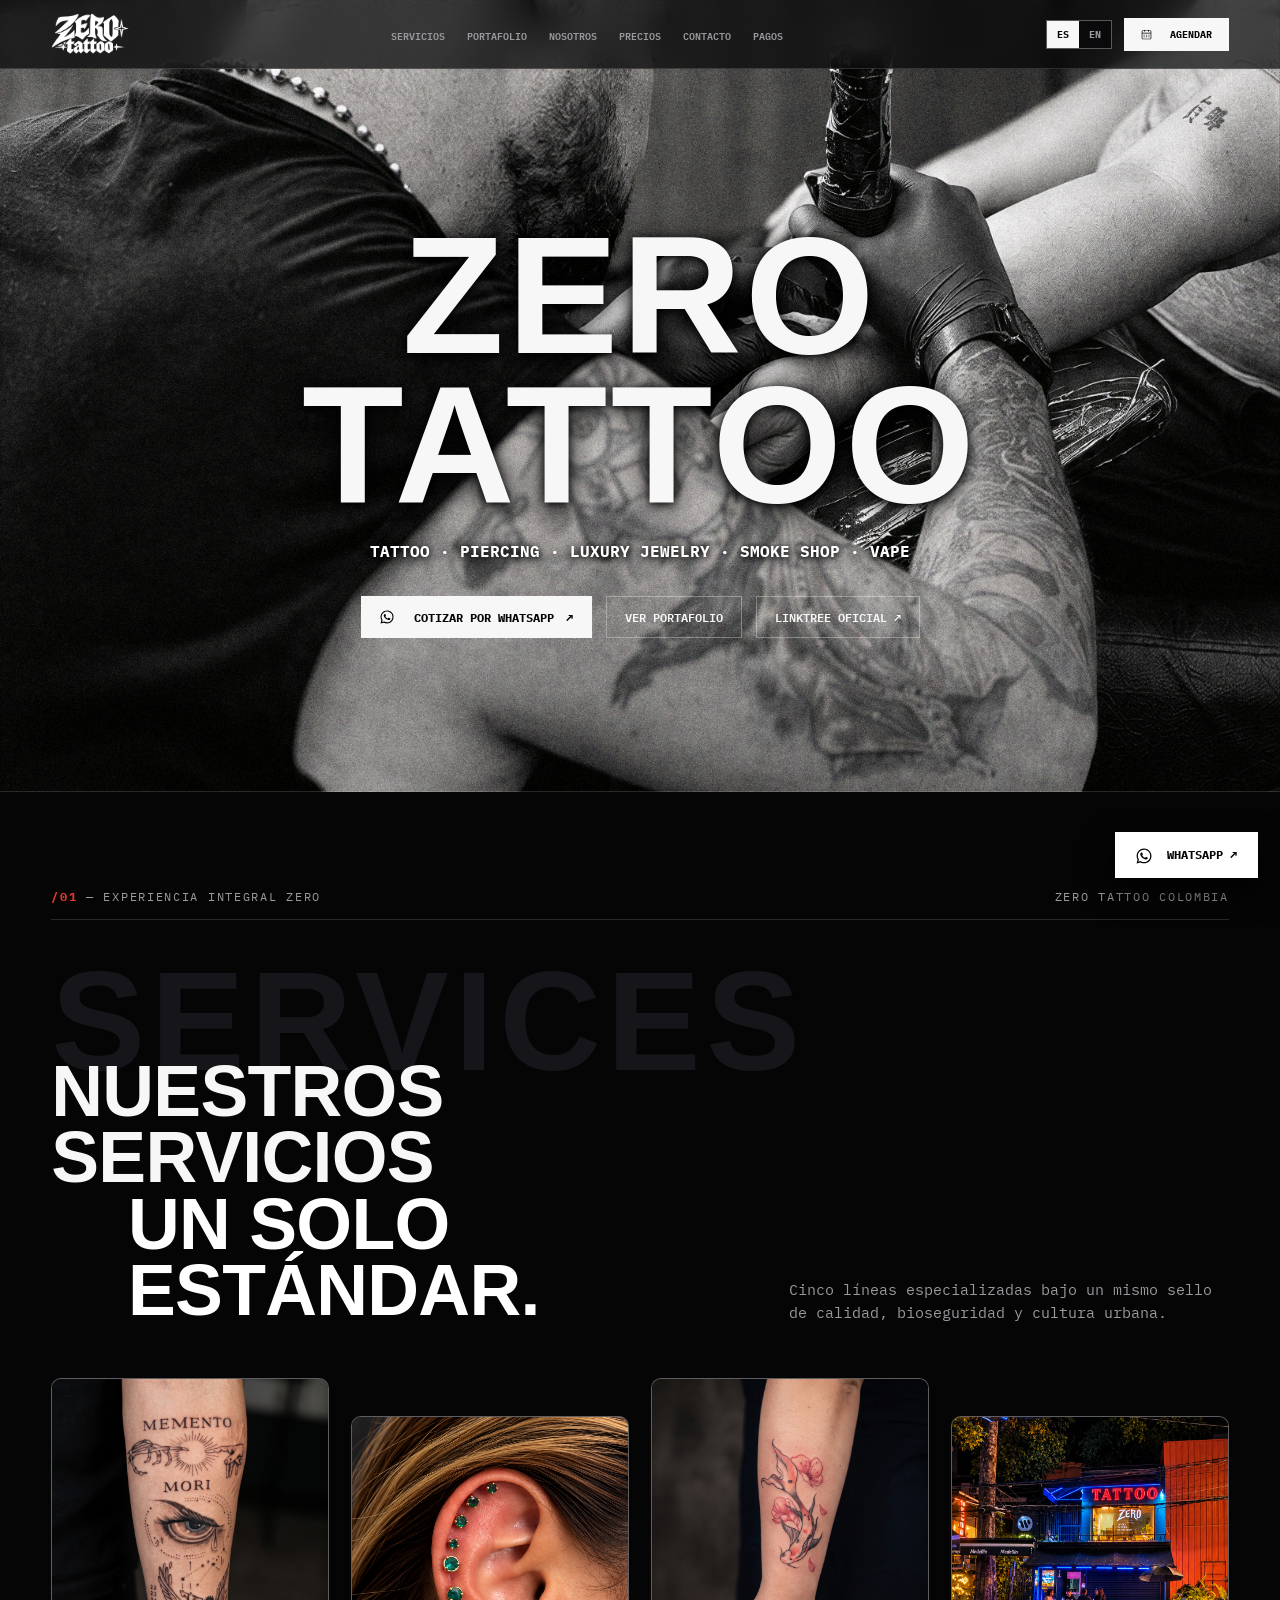
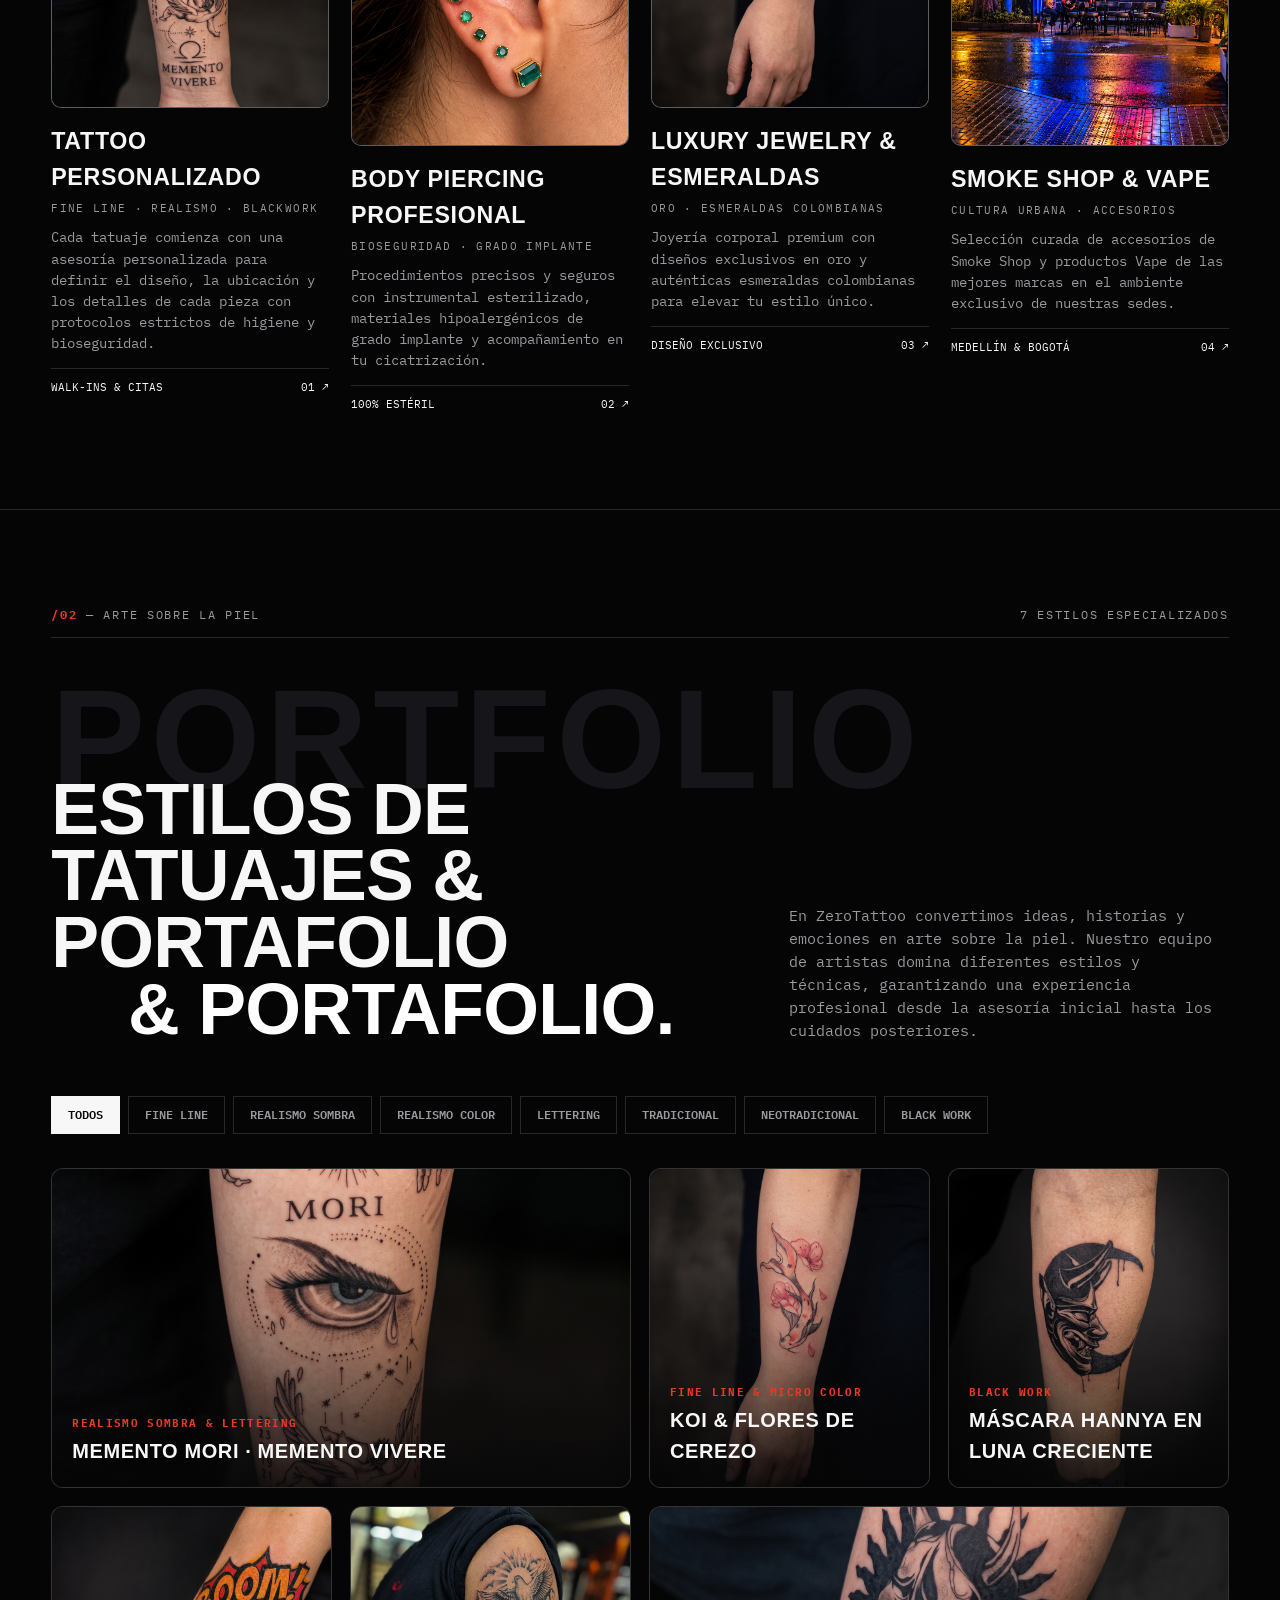
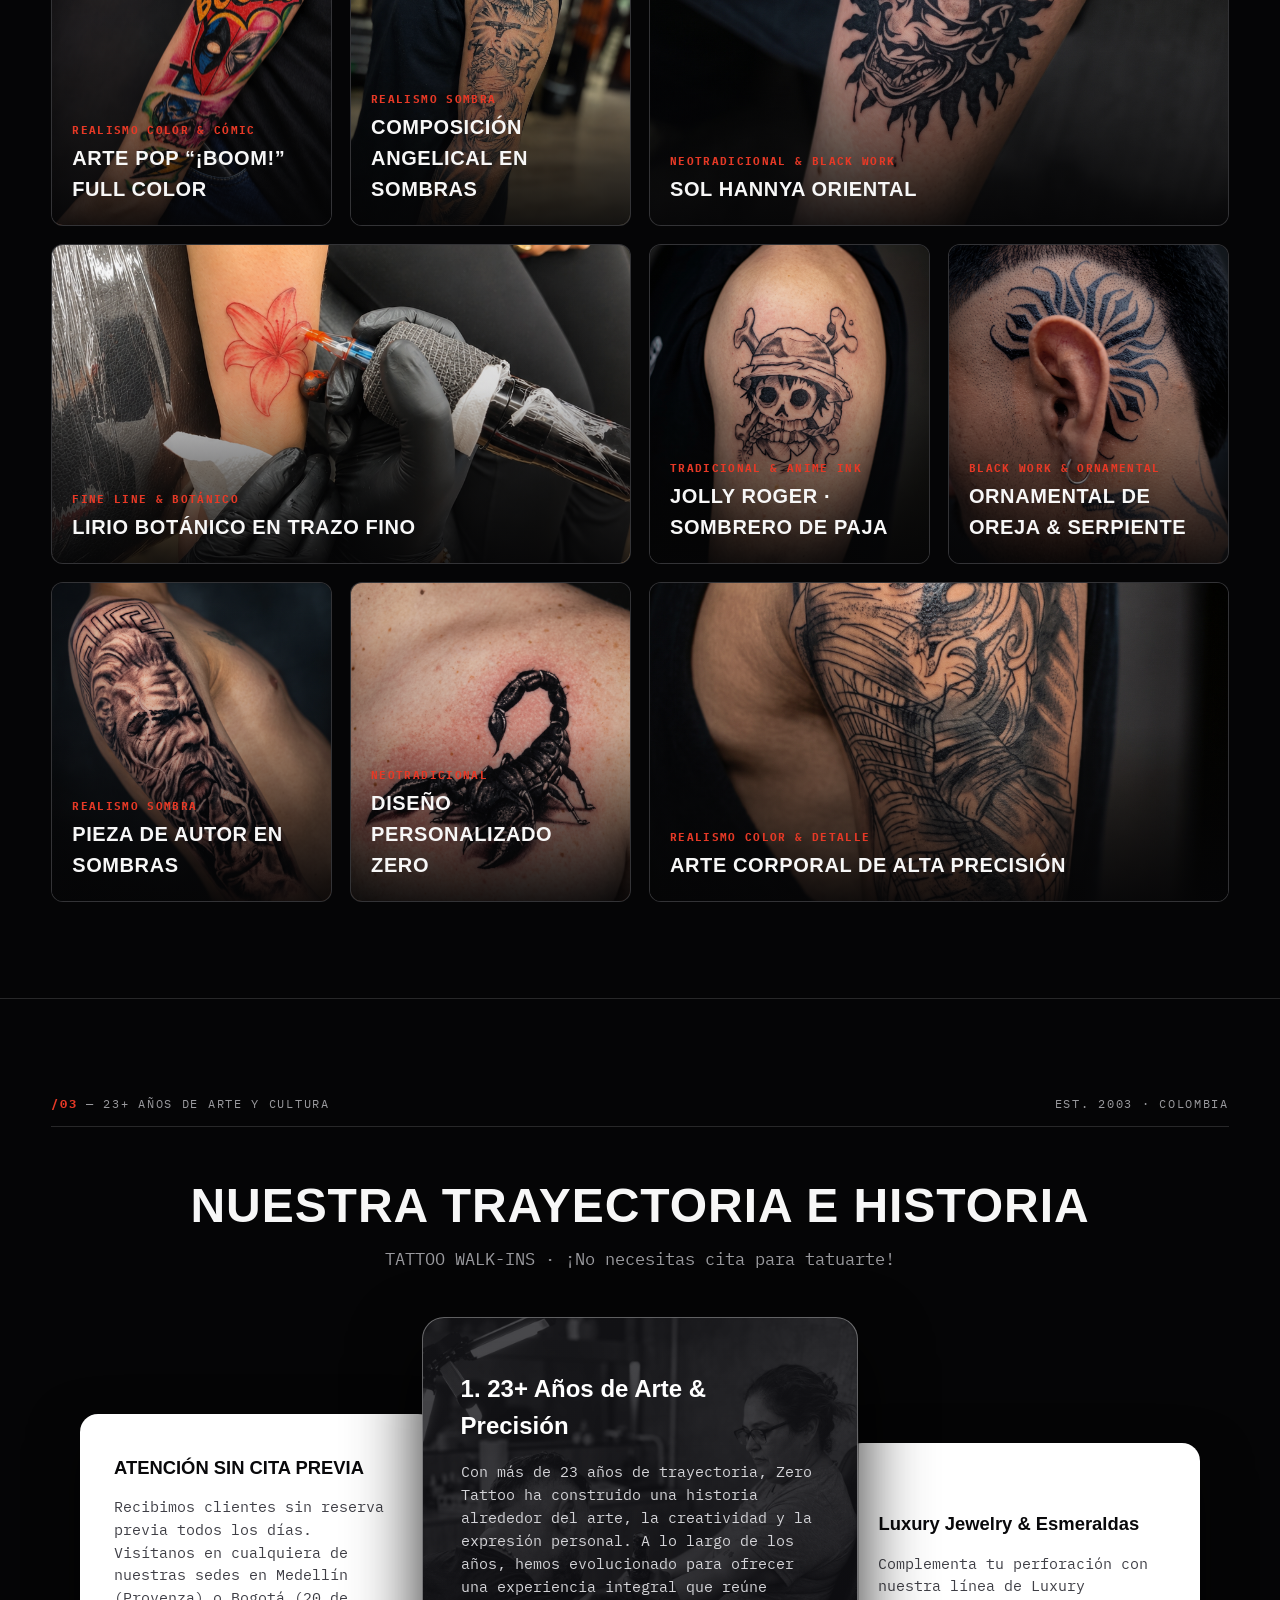
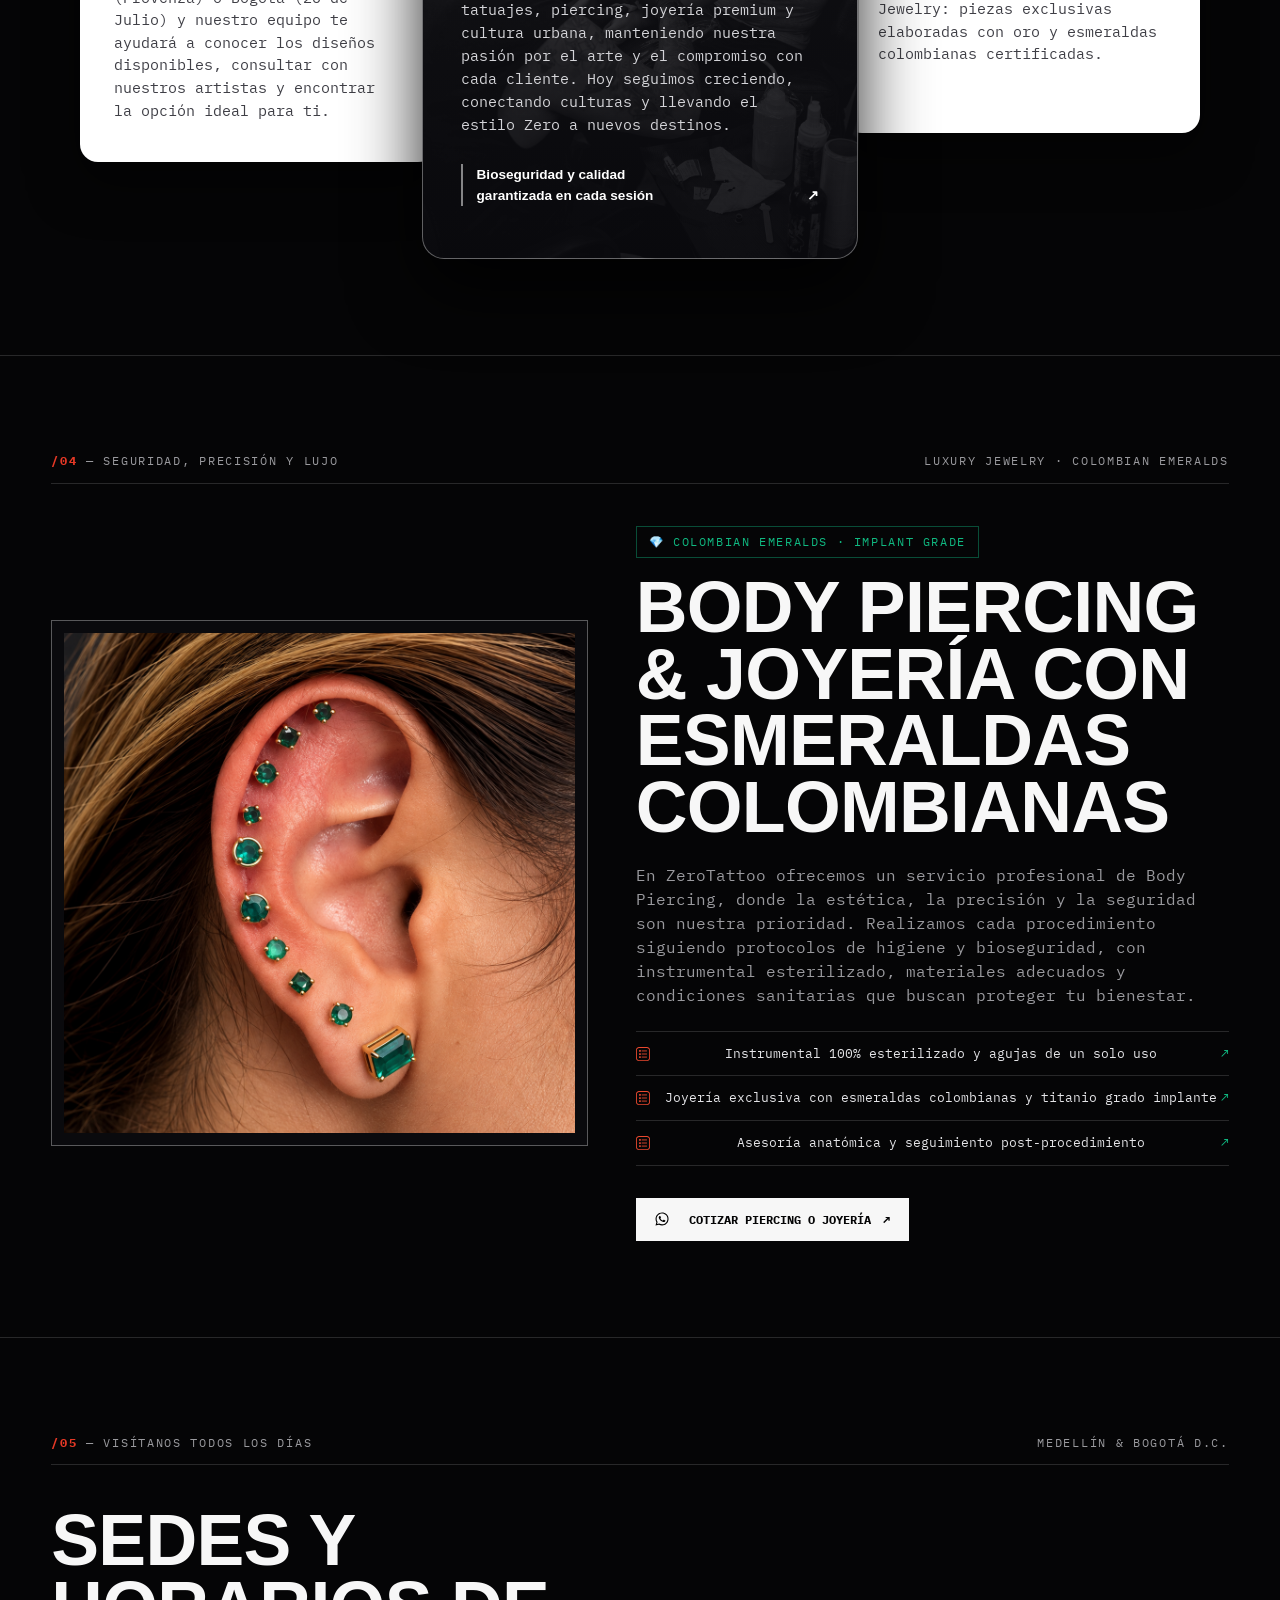
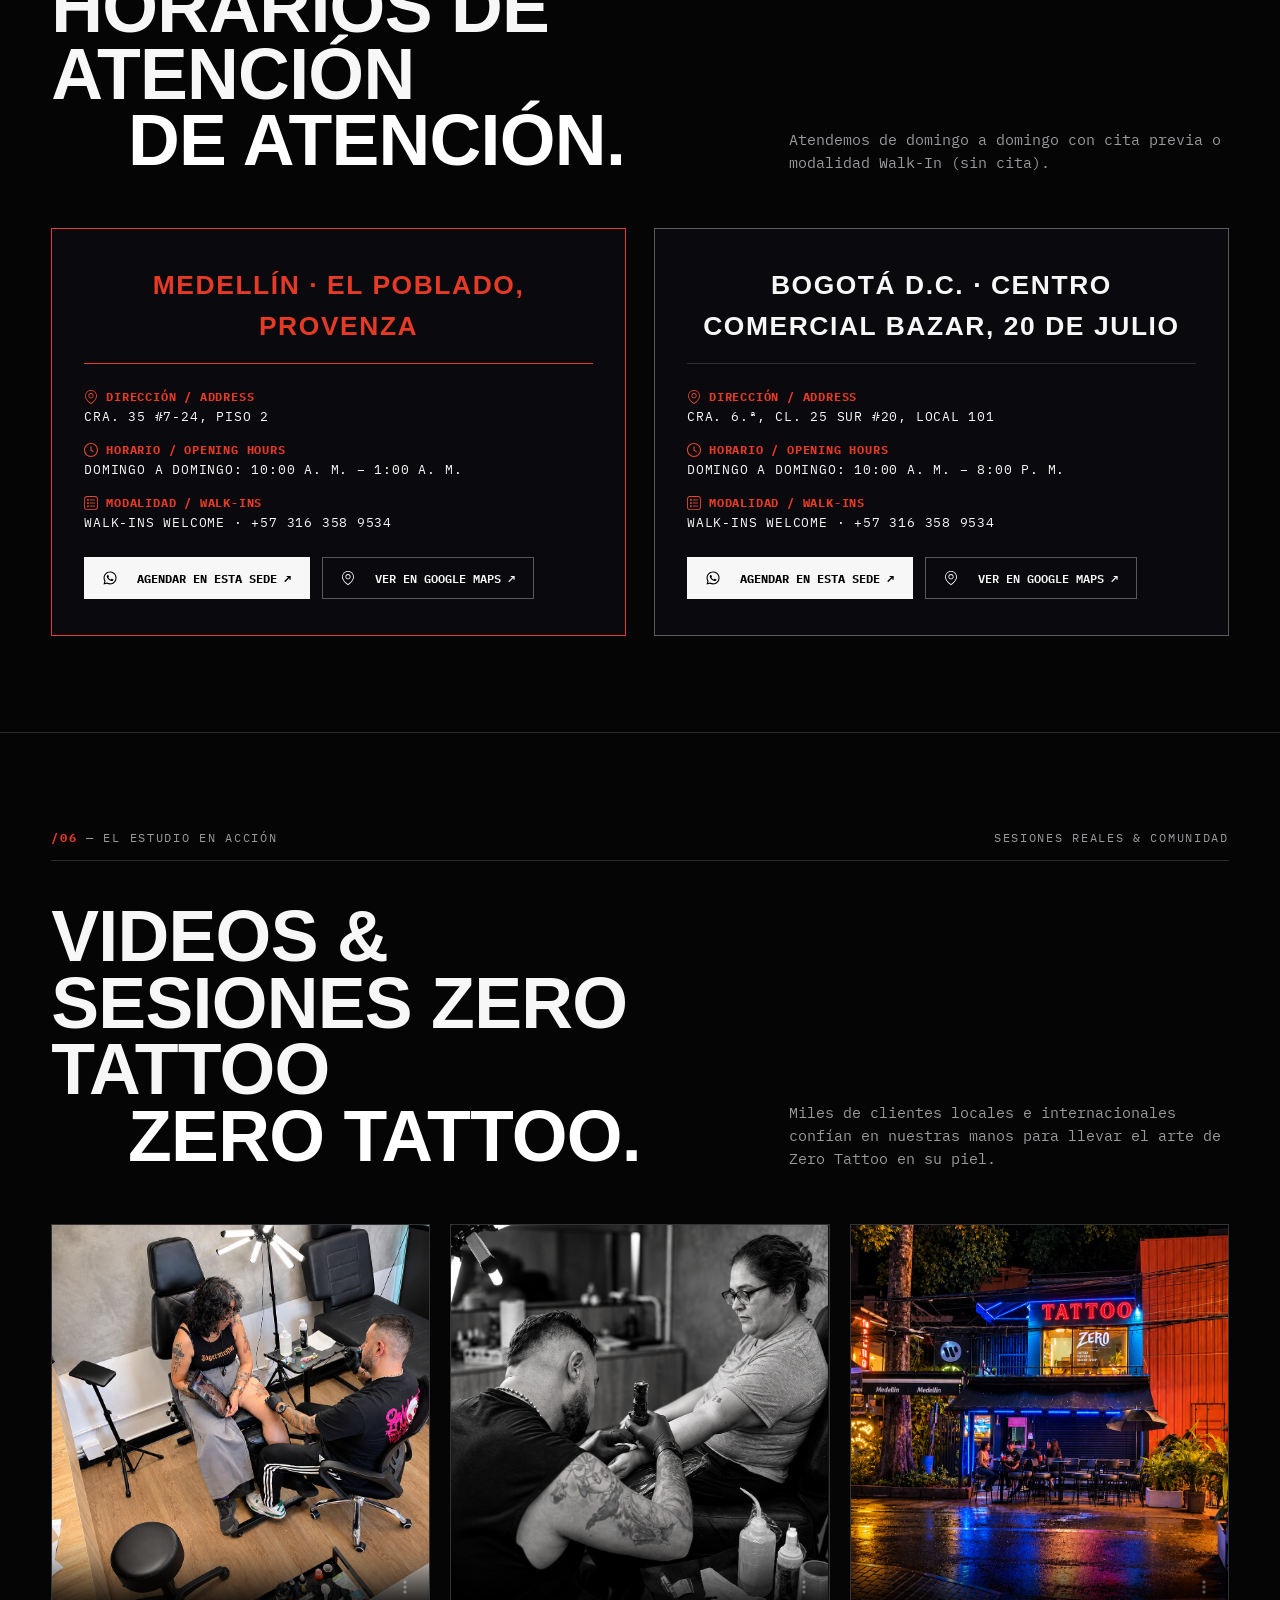
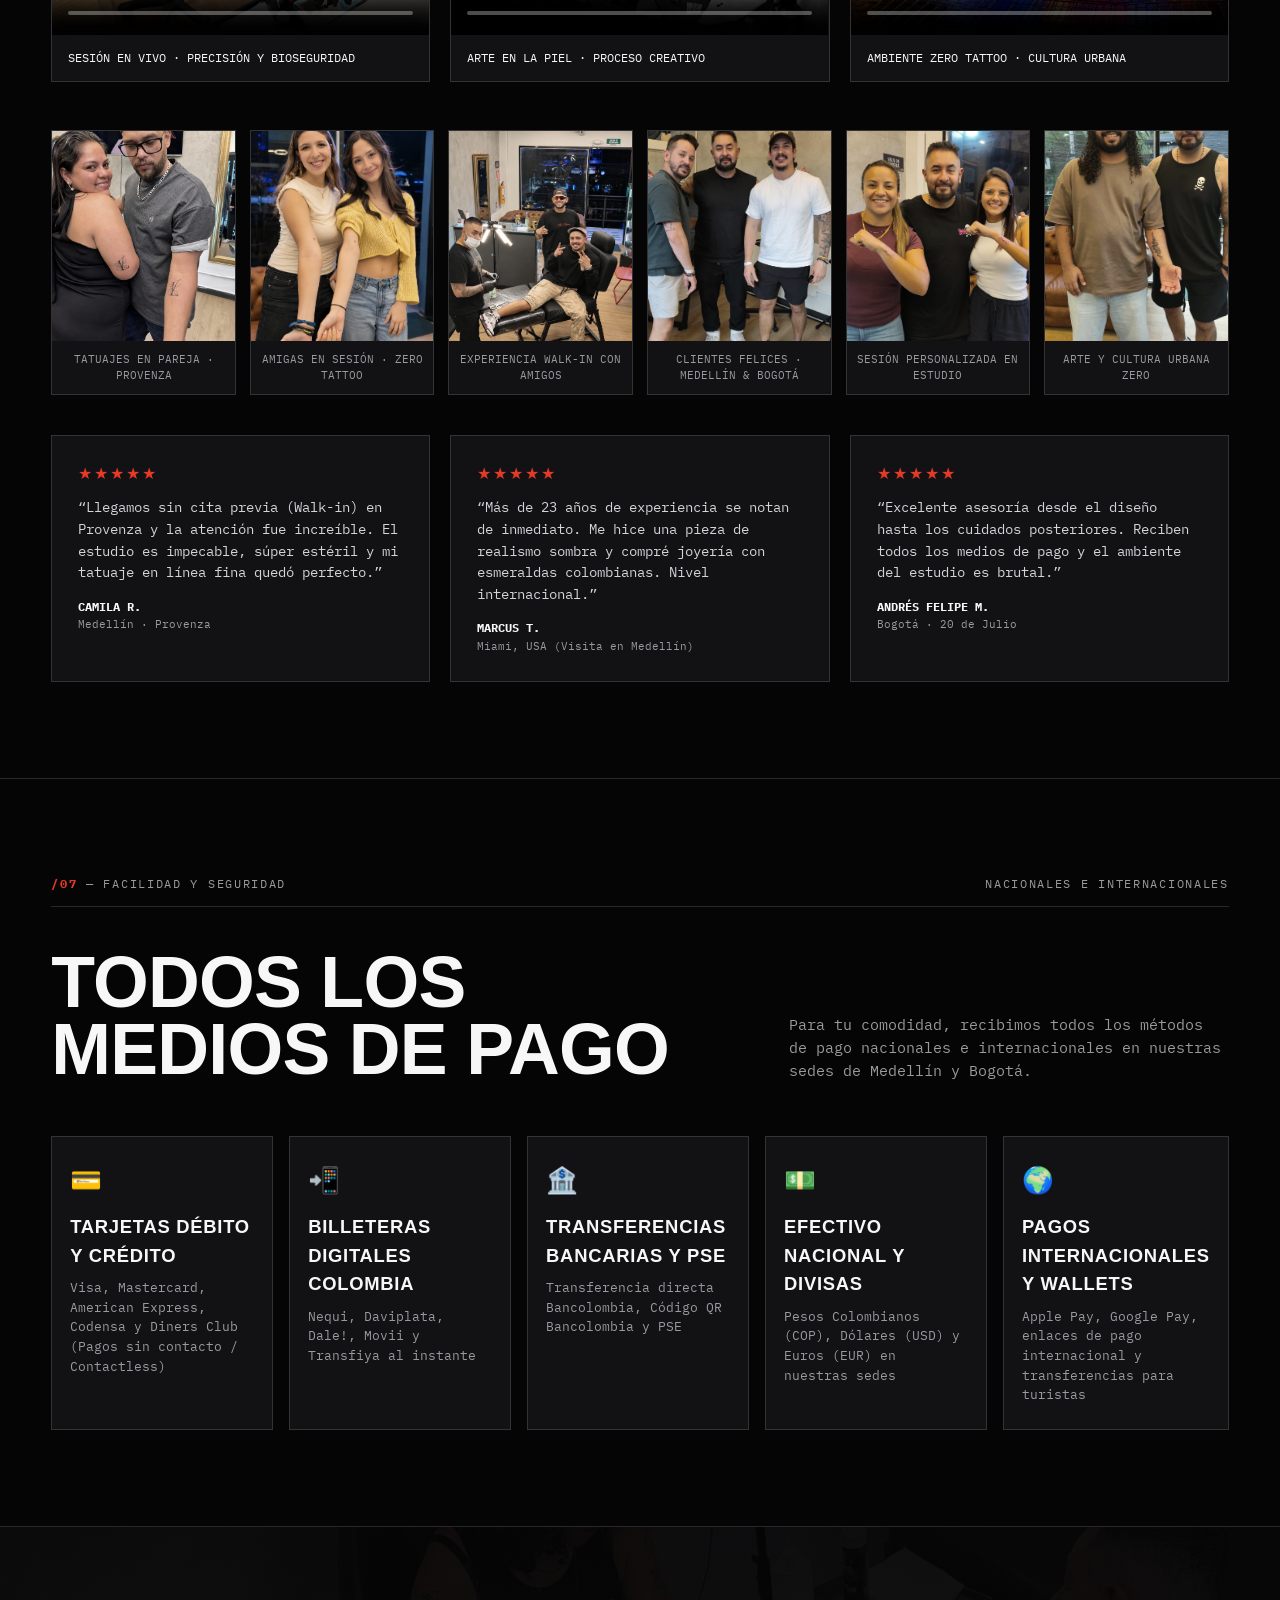
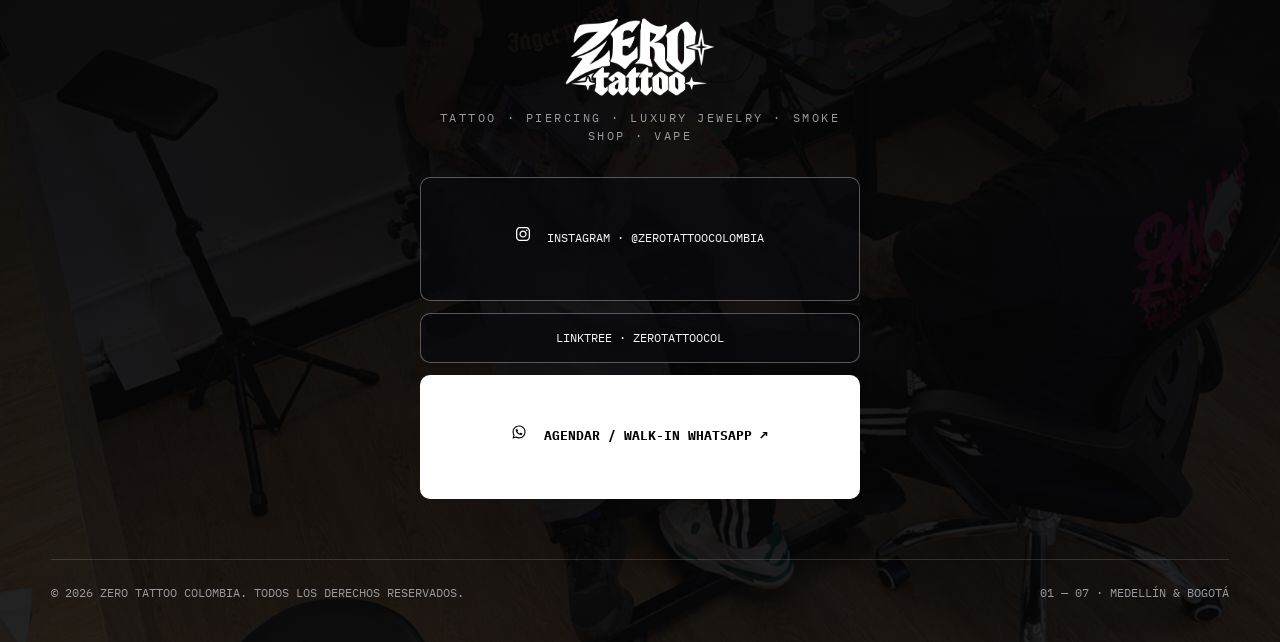
==== index.html @ 1a03e484 "Initial commit: Zero Tattoo Colombia website" ====
<!DOCTYPE html>
<html lang="es">
<head>
  <meta charset="UTF-8" />
  <meta name="viewport" content="width=device-width, initial-scale=1.0" />
  <title>ZERO TATTOO COLOMBIA | Tattoo · Piercing · Luxury Jewelry · Smoke Shop · Vape</title>
  <meta name="description" content="Zero Tattoo Colombia: Más de 23 años de trayectoria en tatuajes personalizados, body piercing, joyería con esmeraldas colombianas, Smoke Shop y Vape en Medellín y Bogotá." />
  <link rel="preconnect" href="https://fonts.googleapis.com">
  <link rel="preconnect" href="https://fonts.gstatic.com" crossorigin>
  <link href="https://fonts.googleapis.com/css2?family=IBM+Plex+Mono:ital,wght@0,400;0,500;0,600;0,700;1,400&display=swap" rel="stylesheet">
  <link rel="stylesheet" href="styles.css" />
</head>
<body>

  <!-- ========================================================================
       1. BARRA DE NAVEGACIÓN MINIMALISTA (Ref: banner principal.jpg & tipofrafia.jpg)
       ======================================================================== -->
  <header class="navbar">
    <div class="container nav-inner">
      <a href="#inicio" class="nav-logo" aria-label="Zero Tattoo Inicio">
        <img src="img/logo.png" alt="Zero Tattoo Logo" />
      </a>

      <ul class="nav-links" id="navLinks">
        <li><a href="#servicios" data-i18n="navServicios">SERVICIOS</a></li>
        <li><a href="#portafolio" data-i18n="navPortafolio">PORTAFOLIO</a></li>
        <li><a href="#nosotros" data-i18n="navNosotros">NOSOTROS</a></li>
        <li><a href="#precios" data-i18n="navPrecios">PRECIOS</a></li>
        <li><a href="#contacto" data-i18n="navContacto">CONTACTO</a></li>
        <li><a href="#pagos" data-i18n="navPagos">PAGOS</a></li>
      </ul>

      <div class="nav-actions">
        <div class="lang-switch" role="group" aria-label="Selector de idioma">
          <button type="button" class="lang-btn active" id="btnLangEs" data-lang="es">ES</button>
          <button type="button" class="lang-btn" id="btnLangEn" data-lang="en">EN</button>
        </div>

        <a href="#sedes" class="btn-square-white" id="navCtaWhatsapp">
          <img src="Icon/agenda.svg" class="btn-icon" alt="" />
          <span data-i18n="navCotizar">AGENDAR</span>
        </a>

        <button type="button" class="menu-toggle" id="menuToggle" aria-label="Abrir menú">
          ☰
        </button>
      </div>
    </div>
  </header>

  <!-- ========================================================================
       2. HERO EDITORIAL MONUMENTAL CON TEXTO CENTRADO (banner_principal.jpg)
       ======================================================================== -->
  <section class="hero-editorial" id="inicio">
    <div class="container hero-center-container">
      <div class="hero-center-content">
        <h1 class="hero-giant-title-center">ZERO TATTOO</h1>
        
        <p class="hero-center-subtitle" data-i18n="heroSubtitulo">
          TATTOO · PIERCING · LUXURY JEWELRY · SMOKE SHOP · VAPE
        </p>
        
        <div class="hero-center-cta">
          <a href="#sedes" class="btn-square-white" id="heroBtnWa">
            <img src="Icon/whatsapp.svg" class="btn-icon" alt="" />
            <span data-i18n="heroBtnPrimario">Cotizar por WhatsApp</span> <span>↗</span>
          </a>
          <a href="#portafolio" class="btn-square-outline" data-i18n="heroBtnSecundario">
            Ver Portafolio
          </a>
          <a href="#sedes" class="btn-square-outline" id="heroBtnLinktree">
            Linktree Oficial ↗
          </a>
        </div>
      </div>
    </div>
  </section>

  <!-- ========================================================================
       3. SERVICIOS — GRILLA ESCALONADA DE 4 COLUMNAS (Ref: tipofrafia.jpg & galeria de fotos.jpg)
       ======================================================================== -->
  <div id="precios"></div>
  <section class="section-editorial" id="servicios">
    <div class="container">
      <div class="section-meta-line">
        <span><span class="section-num">/01</span> — <span data-i18n="serviciosTag">EXPERIENCIA INTEGRAL ZERO</span></span>
        <span>ZERO TATTOO COLOMBIA</span>
      </div>

      <div class="watermark-title" aria-hidden="true">SERVICES</div>

      <div class="editorial-split-head">
        <h2 class="display-heading">
          <span data-i18n="serviciosTitulo">NUESTROS SERVICIOS.</span>
          <span class="indent-line">UN SOLO ESTÁNDAR.</span>
        </h2>
        <p class="editorial-lead" data-i18n="serviciosIntro">
          Cinco líneas especializadas bajo un mismo sello de calidad, bioseguridad y cultura urbana.
        </p>
      </div>

      <div class="staggered-services-grid">
        <article class="staggered-card">
          <div class="staggered-card-img">
            <img src="img/tattoo-4.jpg" alt="Custom Tattoo Zero" />
          </div>
          <h3 data-i18n="srv1Titulo">Tattoo Personalizado</h3>
          <div class="staggered-card-sub">FINE LINE · REALISMO · BLACKWORK</div>
          <p data-i18n="srv1Desc">Cada tatuaje comienza con una asesoría personalizada para definir el diseño, la ubicación y los detalles de cada pieza.</p>
          <div class="staggered-card-foot">
            <span>WALK-INS &amp; CITAS</span>
            <span>01 ↗</span>
          </div>
        </article>

        <article class="staggered-card">
          <div class="staggered-card-img">
            <img src="img/piercing-esmeraldas.png" alt="Body Piercing Zero" />
          </div>
          <h3 data-i18n="srv2Titulo">Body Piercing Profesional</h3>
          <div class="staggered-card-sub">BIOSEGURIDAD · GRADO IMPLANTE</div>
          <p data-i18n="srv2Desc">Procedimientos precisos y seguros con instrumental esterilizado, materiales hipoalergénicos y acompañamiento.</p>
          <div class="staggered-card-foot">
            <span>100% ESTÉRIL</span>
            <span>02 ↗</span>
          </div>
        </article>

        <article class="staggered-card">
          <div class="staggered-card-img">
            <img src="img/tattoo-5.jpg" alt="Luxury Jewelry Esmeraldas" />
          </div>
          <h3 data-i18n="srv3Titulo">Luxury Jewelry &amp; Esmeraldas</h3>
          <div class="staggered-card-sub">ORO · ESMERALDAS COLOMBIANAS</div>
          <p data-i18n="srv3Desc">Joyería corporal premium con diseños exclusivos en oro y auténticas esmeraldas colombianas.</p>
          <div class="staggered-card-foot">
            <span>DISEÑO EXCLUSIVO</span>
            <span>03 ↗</span>
          </div>
        </article>

        <article class="staggered-card">
          <div class="staggered-card-img">
            <img src="img/hero-studio.png" alt="Smoke Shop & Vape Zero" />
          </div>
          <h3 data-i18n="srv4Titulo">Smoke Shop &amp; Vape</h3>
          <div class="staggered-card-sub">CULTURA URBANA · ACCESORIOS</div>
          <p data-i18n="srv4Desc">Selección curada de accesorios de Smoke Shop y productos Vape de las mejores marcas en nuestras sedes.</p>
          <div class="staggered-card-foot">
            <span>MEDELLÍN &amp; BOGOTÁ</span>
            <span>04 ↗</span>
          </div>
        </article>
      </div>
    </div>
  </section>

  <!-- ========================================================================
       4. PORTAFOLIO BENTO ASIMÉTRICO (Ref: galeria de fotos.jpg PORTFOLIO)
       ======================================================================== -->
  <section class="section-editorial" id="portafolio">
    <div class="container">
      <div class="section-meta-line">
        <span><span class="section-num">/02</span> — <span data-i18n="estilosTag">ARTE SOBRE LA PIEL</span></span>
        <span>7 ESTILOS ESPECIALIZADOS</span>
      </div>

      <div class="watermark-title" aria-hidden="true">PORTFOLIO</div>

      <div class="editorial-split-head">
        <h2 class="display-heading">
          <span data-i18n="estilosTitulo">ESTILOS DE TATUAJES</span>
          <span class="indent-line">&amp; PORTAFOLIO.</span>
        </h2>
        <p class="editorial-lead" data-i18n="estilosIntro">
          Convertimos ideas, historias y emociones en arte sobre la piel con atención al detalle y protocolos de bioseguridad.
        </p>
      </div>

      <div class="filter-bar-editorial" id="filterBar">
        <button type="button" class="filter-btn active" data-filter="all" data-i18n="filtroTodos">Todos</button>
        <button type="button" class="filter-btn" data-filter="fine-line" data-i18n="filtroFineLine">Fine Line</button>
        <button type="button" class="filter-btn" data-filter="realismo-sombra" data-i18n="filtroRealismoSombra">Realismo Sombra</button>
        <button type="button" class="filter-btn" data-filter="realismo-color" data-i18n="filtroRealismoColor">Realismo Color</button>
        <button type="button" class="filter-btn" data-filter="lettering" data-i18n="filtroLettering">Lettering</button>
        <button type="button" class="filter-btn" data-filter="tradicional" data-i18n="filtroTradicional">Tradicional</button>
        <button type="button" class="filter-btn" data-filter="neotradicional" data-i18n="filtroNeotradicional">Neotradicional</button>
        <button type="button" class="filter-btn" data-filter="black-work" data-i18n="filtroBlackWork">Black Work</button>
      </div>

      <div class="bento-portfolio-grid" id="portfolioGrid"></div>
    </div>
  </section>

  <!-- ========================================================================
       5. ACERCA DE NOSOTROS — 3 TARJETAS CONTRASTE BLANCO/GLASS (Ref: acerca de nosotros.jpg)
       ======================================================================== -->
  <div id="nosotros"></div>
  <section class="section-editorial" id="historia">
    <div class="container about-showcase">
      <div class="section-meta-line">
        <span><span class="section-num">/03</span> — <span data-i18n="historiaTag">23+ AÑOS DE ARTE Y CULTURA</span></span>
        <span>EST. 2003 · COLOMBIA</span>
      </div>

      <div class="about-title-block">
        <h2 data-i18n="historiaTitulo">NUESTRA TRAYECTORIA E HISTORIA</h2>
        <p data-i18n="walkinTitulo">TATTOO WALK-INS · ¡No necesitas cita para tatuarte!</p>
      </div>

      <div class="about-trio-cards">
        <!-- Tarjeta Blanca Izquierda -->
        <article class="about-card-white">
          <h3 data-i18n="walkinBadge">2. Atención Sin Cita (Walk-Ins)</h3>
          <p data-i18n="walkinTexto">
            No necesitas cita para tatuarte, recibimos clientes sin reserva previa todos los días en Medellín y Bogotá. Nuestro equipo te asesora en tiempo real.
          </p>
        </article>

        <!-- Tarjeta Central Oscura Glassmorphism -->
        <article class="about-card-glass">
          <div>
            <h3>1. 23+ Años de Arte &amp; Precisión</h3>
            <p data-i18n="historiaTexto">
              Con más de 23 años de trayectoria, Zero Tattoo ha construido una historia alrededor del arte, la creatividad y la expresión personal, reuniendo tatuajes, piercing, joyería premium y cultura urbana.
            </p>
          </div>
          <div class="about-card-glass-foot">
            <span>Bioseguridad y calidad<br/>garantizada en cada sesión</span>
            <span>↗</span>
          </div>
        </article>

        <!-- Tarjeta Blanca Derecha -->
        <article class="about-card-white">
          <h3 data-i18n="srv3Titulo">3. Joyería &amp; Esmeraldas</h3>
          <p data-i18n="piercingP2">
            Complementa tu estilo con nuestra línea de Luxury Jewelry: diseños exclusivos elaborados en oro con auténticas esmeraldas colombianas y protocolo estéril.
          </p>
        </article>
      </div>
    </div>
  </section>

  <!-- ========================================================================
       6. BODY PIERCING & LUXURY JEWELRY CON ESMERALDAS COLOMBIANAS
       ======================================================================== -->
  <section class="section-editorial" id="piercing">
    <div class="container">
      <div class="section-meta-line">
        <span><span class="section-num">/04</span> — <span data-i18n="piercingTag">SEGURIDAD, PRECISIÓN Y LUJO</span></span>
        <span>LUXURY JEWELRY · COLOMBIAN EMERALDS</span>
      </div>

      <div class="piercing-editorial-grid">
        <div class="piercing-frame">
          <img src="img/piercing-esmeraldas.png" alt="Body Piercing con Esmeraldas Colombianas" id="imgPiercingEsmeraldas" />
        </div>

        <div>
          <span class="piercing-tag-emerald">💎 COLOMBIAN EMERALDS · IMPLANT GRADE</span>
          <h2 class="display-heading" data-i18n="piercingTitulo" style="margin-bottom:22px;">
            BODY PIERCING &amp; JOYERÍA CON ESMERALDAS
          </h2>
          <p style="color:var(--text-gray); margin-bottom:16px;" data-i18n="piercingP1">
            En ZeroTattoo ofrecemos un servicio profesional de Body Piercing, donde la estética, la precisión y la seguridad son nuestra prioridad. Realizamos cada procedimiento siguiendo protocolos de higiene y bioseguridad.
          </p>

          <ul class="piercing-checklist">
            <li data-i18n="piercingCheck1">Instrumental 100% esterilizado y agujas de un solo uso</li>
            <li data-i18n="piercingCheck2">Joyería exclusiva con esmeraldas colombianas y titanio grado implante</li>
            <li data-i18n="piercingCheck3">Asesoría anatómica y seguimiento post-procedimiento</li>
          </ul>

          <a href="#sedes" class="btn-square-white" id="piercingBtnWa">
            <img src="Icon/whatsapp.svg" class="btn-icon" alt="" />
            <span data-i18n="piercingBtn">Cotizar Piercing o Joyería</span> <span>↗</span>
          </a>
        </div>
      </div>
    </div>
  </section>

  <!-- ========================================================================
       7. SEDES Y HORARIOS — CAJAS COMPARATIVAS ROJO/BLANCO (Ref: estructura.jpg /02)
       ======================================================================== -->
  <div id="contacto"></div>
  <section class="section-editorial" id="sedes">
    <div class="container">
      <div class="section-meta-line">
        <span><span class="section-num">/05</span> — <span data-i18n="sedesTag">VISÍTANOS TODOS LOS DÍAS</span></span>
        <span>MEDELLÍN &amp; BOGOTÁ D.C.</span>
      </div>

      <div class="editorial-split-head">
        <h2 class="display-heading">
          <span data-i18n="sedesTitulo">SEDES Y HORARIOS</span>
          <span class="indent-line">DE ATENCIÓN.</span>
        </h2>
        <p class="editorial-lead" data-i18n="sedesIntro">
          Atendemos de domingo a domingo con cita previa o modalidad Walk-In (sin cita).
        </p>
      </div>

      <div class="kharkiv-boxes-grid" id="locationsGrid"></div>
    </div>
  </section>

  <!-- ========================================================================
       8. VIDEOS, CLIENTES Y TODOS LOS MEDIOS DE PAGO
       ======================================================================== -->
  <section class="section-editorial" id="videos">
    <div class="container">
      <div class="section-meta-line">
        <span><span class="section-num">/06</span> — <span data-i18n="videosTag">EL ESTUDIO EN ACCIÓN</span></span>
        <span>SESIONES REALES &amp; COMUNIDAD</span>
      </div>

      <div class="editorial-split-head">
        <h2 class="display-heading">
          <span data-i18n="videosTitulo">VIDEOS &amp; CLIENTES</span>
          <span class="indent-line">ZERO TATTOO.</span>
        </h2>
        <p class="editorial-lead" data-i18n="clientesIntro">
          Miles de clientes locales e internacionales confían en nuestras manos para llevar el arte de Zero Tattoo en su piel.
        </p>
      </div>

      <div class="videos-grid" id="videosGrid" style="margin-bottom:48px;"></div>
      <div class="clients-grid" id="clientsGrid"></div>
      <div class="reviews-grid" id="reviewsGrid"></div>
    </div>
  </section>

  <section class="section-editorial" id="pagos">
    <div class="container">
      <div class="section-meta-line">
        <span><span class="section-num">/07</span> — <span data-i18n="pagosTag">FACILIDAD Y SEGURIDAD</span></span>
        <span>NACIONALES E INTERNACIONALES</span>
      </div>

      <div class="editorial-split-head">
        <h2 class="display-heading" data-i18n="pagosTitulo">TODOS LOS MEDIOS DE PAGO.</h2>
        <p class="editorial-lead" data-i18n="pagosIntro">
          Recibimos tarjetas, billeteras digitales, transferencias y divisas en Medellín y Bogotá.
        </p>
      </div>

      <div class="payments-grid" id="paymentsGrid"></div>
    </div>
  </section>

  <!-- ========================================================================
       9. CIERRE ESTILO EMPIRE (Ref: galeria de fotos.jpg parte inferior)
       ======================================================================== -->
  <footer class="empire-footer">
    <div class="container">
      <div class="empire-center-box">
        <img src="img/logo.png" alt="Zero Tattoo Logo" />
        <div class="empire-sub">TATTOO · PIERCING · LUXURY JEWELRY · SMOKE SHOP · VAPE</div>

        <div class="empire-pill-stack">
          <a href="#sedes" class="empire-pill-outline" id="footerIgLink"><img src="Icon/instagram.svg" class="btn-icon icon-white" alt="" /> INSTAGRAM · @ZEROTATTOOCOLOMBIA</a>
          <a href="#sedes" class="empire-pill-outline" id="footerLinktreeLink">LINKTREE · ZEROTATTOOCOL</a>
          <a href="#sedes" class="empire-pill-solid" id="footerWaBtn"><img src="Icon/whatsapp.svg" class="btn-icon" alt="" /> AGENDAR / WALK-IN WHATSAPP ↗</a>
        </div>
      </div>

      <div class="footer-bottom-bar">
        <span data-i18n="footerDerechos">© 2026 Zero Tattoo Colombia. Todos los derechos reservados.</span>
        <span>01 — 07 · MEDELLÍN &amp; BOGOTÁ</span>
      </div>
    </div>
  </footer>

  <!-- Botón flotante de WhatsApp -->
  <a href="#sedes" class="whatsapp-float" id="floatWaBtn" aria-label="Chatear por WhatsApp">
    <img src="Icon/whatsapp.svg" class="btn-icon" alt="" />
    <span>WHATSAPP ↗</span>
  </a>

  <!-- Visor Lightbox para ampliar imágenes -->
  <div class="lightbox" id="lightbox">
    <button type="button" class="lightbox-close" id="lightboxClose" aria-label="Cerrar">&times;</button>
    <img id="lightboxImg" src="" alt="Vista ampliada Zero Tattoo" />
  </div>

  <script src="datos.js"></script>
  <script src="script.js"></script>
</body>
</html>
---- styles.css ----
@import url('https://fonts.googleapis.com/css2?family=IBM+Plex+Mono:ital,wght@0,400;0,500;0,600;0,700;1,400&display=swap');

/* ==========================================================================
   ESTILOS VISUALES EDITORIALES — ZERO TATTOO COLOMBIA (styles.css)
   Inspirado en la carpeta Referentes/:
   1. banner principal.jpg (UROKI: Hero tipográfico gigante + esquinas editoriales)
   2. tipofrafia.jpg (BLACK LEDGER: Condensada ultra-bold + tarjetas escalonadas + mono metadata)
   3. acerca de nosotros.jpg (ABOUT US: 3 tarjetas con central en Glassmorphism y laterales blancas)
   4. galeria de fotos.jpg (EMPIRE: Títulos gigantes en bajo contraste + Mosaico Bento asimétrico)
   5. estructura.jpg (KHARKIV: Numeración /01-/06 + títulos escalonados + cajas comparativas ROJO/BLANCO)
   ========================================================================== */

:root {
  --bg-black: #050506;
  --bg-elevated: #0c0c0e;
  --bg-card: #121215;
  --text-white: #f7f7f7;
  --text-gray: #9a9a9e;
  --text-Watermark: #16161a;
  --accent-red: #e63926;
  --accent-emerald: #10b981;
  --border-line: rgba(255, 255, 255, 0.14);
  --border-strong: rgba(255, 255, 255, 0.32);
  --font-display: 'Impact', 'Haettenschweiler', 'Arial Narrow Bold', 'Oswald', sans-serif;
  --font-sans: 'Inter', -apple-system, BlinkMacSystemFont, 'Helvetica Neue', sans-serif;
  --font-mono: 'IBM Plex Mono', ui-monospace, 'SFMono-Regular', 'Menlo', 'Monaco', 'Consolas', monospace;
  --transition: all 0.28s cubic-bezier(0.22, 1, 0.36, 1);
}

* {
  box-sizing: border-box;
  margin: 0;
  padding: 0;
}

html {
  scroll-behavior: smooth;
}

body {
  background-color: var(--bg-black);
  color: var(--text-white);
  font-family: var(--font-sans);
  line-height: 1.55;
  overflow-x: hidden;
  -webkit-font-smoothing: antialiased;
}

/* ==========================================================================
   TIPOGRAFÍA IBM PLEX MONO (Párrafos, Listas, Botones y Descripciones)
   Especificaciones: Fuente 'IBM Plex Mono', letter-spacing: 0.00em, line-height: 1.5
   ========================================================================== */
p,
ul,
ol,
li,
button,
.btn-square-white,
.btn-square-outline,
.lang-btn,
.filter-btn,
.empire-pill-solid,
.empire-pill-outline,
.whatsapp-float,
.hero-center-desc,
.editorial-lead,
.staggered-card p,
.about-card-white p,
.about-card-glass p,
.piercing-checklist,
.piercing-checklist li,
.review-text,
.payment-card p,
.client-card p,
.video-caption,
.description,
.desc {
  font-family: 'IBM Plex Mono', ui-monospace, 'SFMono-Regular', 'Menlo', 'Monaco', 'Consolas', monospace !important;
  letter-spacing: 0.00em !important;
  line-height: 1.5 !important;
}


a {
  color: inherit;
  text-decoration: none;
}

img, video {
  max-width: 100%;
  display: block;
}

.container {
  width: 92%;
  max-width: 1340px;
  margin: 0 auto;
}

/* ==========================================================================
   1. NAVBAR MINIMALISTA (Transparencia 70%, Desenfoque y Textos a 10px)
   ========================================================================== */
.navbar {
  position: fixed;
  top: 0;
  left: 0;
  width: 100%;
  z-index: 1000;
  background: rgba(5, 5, 6, 0.70);
  backdrop-filter: blur(16px);
  -webkit-backdrop-filter: blur(16px);
  border-bottom: 1px solid var(--border-line);
}

.nav-inner {
  display: flex;
  align-items: center;
  justify-content: space-between;
  height: 68px;
  gap: 20px;
}

.nav-logo {
  display: flex;
  align-items: center;
}

.nav-logo img {
  height: 42px;
  width: auto;
}

.nav-links {
  display: flex;
  align-items: center;
  gap: 22px;
  list-style: none;
}

.nav-links a {
  font-family: 'IBM Plex Mono', monospace;
  font-size: 10px !important;
  font-weight: 600;
  text-transform: uppercase;
  letter-spacing: 0.00em !important;
  line-height: 1.5 !important;
  color: var(--text-gray);
  padding-bottom: 4px;
  border-bottom: 1px solid transparent;
  transition: var(--transition);
}

.nav-links a:hover {
  color: var(--text-white);
  border-bottom-color: var(--text-white);
}

.nav-actions {
  display: flex;
  align-items: center;
  gap: 12px;
}

.lang-switch {
  display: inline-flex;
  border: 1px solid var(--border-strong);
  background: #0a0a0c;
}

.lang-btn {
  background: transparent;
  border: none;
  color: var(--text-gray);
  font-family: 'IBM Plex Mono', monospace;
  font-size: 10px !important;
  font-weight: 700;
  letter-spacing: 0.00em !important;
  line-height: 1.5 !important;
  padding: 6px 10px;
  cursor: pointer;
  transition: var(--transition);
}

.lang-btn.active {
  background: var(--text-white);
  color: var(--bg-black);
}

#navCtaWhatsapp.btn-square-white {
  font-family: 'IBM Plex Mono', monospace;
  font-size: 10px !important;
  font-weight: 700;
  letter-spacing: 0.00em !important;
  line-height: 1.5 !important;
  padding: 8px 16px;
  justify-content: center;
}

.btn-square-white {
  display: inline-flex;
  align-items: center;
  justify-content: space-between;
  gap: 12px;
  background: var(--text-white);
  color: var(--bg-black);
  font-size: 0.78rem;
  font-weight: 700;
  text-transform: uppercase;
  letter-spacing: 0.00em;
  line-height: 1.5;
  font-family: 'IBM Plex Mono', monospace;
  padding: 11px 18px;
  border: 1px solid var(--text-white);
  cursor: pointer;
  transition: var(--transition);
}

.btn-square-white:hover {
  background: var(--accent-red);
  border-color: var(--accent-red);
  color: var(--text-white);
}

.btn-square-outline {
  display: inline-flex;
  align-items: center;
  justify-content: space-between;
  gap: 12px;
  background: transparent;
  color: var(--text-white);
  font-size: 0.78rem;
  font-weight: 600;
  text-transform: uppercase;
  letter-spacing: 0.00em;
  line-height: 1.5;
  font-family: 'IBM Plex Mono', monospace;
  padding: 11px 18px;
  border: 1px solid var(--border-strong);
  cursor: pointer;
  transition: var(--transition);
}

.btn-square-outline:hover {
  border-color: var(--text-white);
  background: rgba(255, 255, 255, 0.06);
}

.menu-toggle {
  display: none;
  background: transparent;
  border: 1px solid var(--border-line);
  color: var(--text-white);
  padding: 8px 12px;
  font-size: 1.1rem;
  cursor: pointer;
}

/* ==========================================================================
   2. HERO MONUMENTAL CON TEXTO CENTRADO (banner_principal.jpg sin transparencias)
   ========================================================================== */
.hero-editorial {
  position: relative;
  min-height: 88vh;
  padding-top: 68px;
  display: flex;
  align-items: center;
  justify-content: center;
  border-bottom: 1px solid var(--border-line);
  overflow: hidden;
  background: url('img/banner_principal.jpg') center/cover no-repeat;
}

.hero-center-container {
  display: flex;
  align-items: center;
  justify-content: center;
  padding: 60px 0;
  position: relative;
  z-index: 2;
  width: 100%;
}

.hero-center-content {
  max-width: 960px;
  margin: 0 auto;
  text-align: center;
  display: flex;
  flex-direction: column;
  align-items: center;
}

.hero-giant-title-center {
  font-family: var(--font-display);
  font-size: clamp(4.2rem, 13vw, 10.5rem);
  font-weight: 900;
  text-transform: uppercase;
  letter-spacing: 0.02em;
  line-height: 0.90;
  color: var(--text-white);
  margin-bottom: 20px;
  text-shadow: 0 4px 30px rgba(0, 0, 0, 0.95), 0 2px 10px #000000;
}

.hero-center-subtitle {
  font-family: 'IBM Plex Mono', monospace;
  font-size: clamp(0.78rem, 1.8vw, 0.98rem);
  font-weight: 700;
  letter-spacing: 0.00em !important;
  line-height: 1.5 !important;
  text-transform: uppercase;
  color: #ffffff;
  margin-bottom: 32px;
  text-shadow: 0 2px 12px rgba(0, 0, 0, 0.95), 0 1px 6px #000000;
}

.hero-center-cta {
  display: flex;
  align-items: center;
  justify-content: center;
  gap: 14px;
  flex-wrap: wrap;
}

/* ==========================================================================
   3. CABECERAS DE SECCIÓN EDITORIALES (Referentes: estructura.jpg & tipofrafia.jpg)
   ========================================================================== */
.section-editorial {
  position: relative;
  padding: 96px 0;
  border-bottom: 1px solid var(--border-line);
}

.section-meta-line {
  display: flex;
  justify-content: space-between;
  align-items: center;
  border-bottom: 1px solid var(--border-line);
  padding-bottom: 12px;
  margin-bottom: 42px;
  font-family: var(--font-mono);
  font-size: 0.76rem;
  letter-spacing: 0.14em;
  text-transform: uppercase;
  color: var(--text-gray);
}

.section-num {
  color: var(--accent-red);
  font-weight: 700;
}

/* Título gigante en bajo contraste (Referente: galeria de fotos.jpg SERVICES / PORTFOLIO) */
.watermark-title {
  font-family: var(--font-display);
  font-size: clamp(3.8rem, 11vw, 10rem);
  font-weight: 900;
  text-transform: uppercase;
  letter-spacing: 0.04em;
  line-height: 0.85;
  color: var(--text-Watermark);
  user-select: none;
  margin-bottom: -24px;
}

.editorial-split-head {
  display: grid;
  grid-template-columns: 1.2fr 0.8fr;
  gap: 36px;
  align-items: end;
  margin-bottom: 54px;
}

.display-heading {
  font-family: var(--font-display);
  font-size: clamp(2.6rem, 5.6vw, 4.8rem);
  font-weight: 900;
  text-transform: uppercase;
  line-height: 0.93;
  letter-spacing: -0.01em;
  color: var(--text-white);
}

.display-heading .indent-line {
  display: block;
  padding-left: clamp(24px, 6vw, 90px);
  color: #ffffff;
}

.editorial-lead {
  color: var(--text-gray);
  font-size: 0.96rem;
  max-width: 440px;
  justify-self: end;
  font-family: 'IBM Plex Mono', monospace;
  letter-spacing: 0.00em;
  line-height: 1.5;
}

/* ==========================================================================
   4. SERVICIOS EN GRILLA ESCALONADA DE 4 COLUMNAS (Referente: tipofrafia.jpg & galeria de fotos.jpg)
   ========================================================================== */
.staggered-services-grid {
  display: grid;
  grid-template-columns: repeat(4, 1fr);
  gap: 22px;
}

.staggered-card {
  display: flex;
  flex-direction: column;
}

/* Columnas 2 y 4 desplazadas hacia abajo como en tipofrafia.jpg (FOUR HANDS. ONE STANDARD.) */
.staggered-card:nth-child(even) {
  margin-top: 38px;
}

.staggered-card-img {
  height: 330px;
  border: 1px solid var(--border-strong);
  border-radius: 10px;
  overflow: hidden;
  margin-bottom: 16px;
  background: var(--bg-card);
}

.staggered-card-img img {
  width: 100%;
  height: 100%;
  object-fit: cover;
  transition: transform 0.5s ease;
}

.staggered-card:hover .staggered-card-img img {
  transform: scale(1.06);
}

.staggered-card h3 {
  font-family: var(--font-display);
  font-size: 1.45rem;
  text-transform: uppercase;
  letter-spacing: 0.03em;
  margin-bottom: 4px;
}

.staggered-card-sub {
  font-family: var(--font-mono);
  font-size: 0.7rem;
  text-transform: uppercase;
  letter-spacing: 0.12em;
  color: var(--text-gray);
  margin-bottom: 10px;
}

.staggered-card p {
  font-size: 0.88rem;
  color: var(--text-gray);
  padding-bottom: 14px;
  border-bottom: 1px solid var(--border-line);
  margin-bottom: 10px;
}

.staggered-card-foot {
  display: flex;
  justify-content: space-between;
  font-family: var(--font-mono);
  font-size: 0.7rem;
  color: var(--text-white);
  text-transform: uppercase;
}

/* ==========================================================================
   5. PORTAFOLIO BENTO ASIMÉTRICO (Referente: galeria de fotos.jpg PORTFOLIO)
   ========================================================================== */
.filter-bar-editorial {
  display: flex;
  flex-wrap: wrap;
  gap: 8px;
  margin-bottom: 34px;
}

.filter-btn {
  background: transparent;
  color: var(--text-gray);
  border: 1px solid var(--border-line);
  padding: 9px 16px;
  font-family: var(--font-mono);
  font-size: 0.74rem;
  font-weight: 600;
  text-transform: uppercase;
  letter-spacing: 0.00em;
  line-height: 1.5;
  font-family: 'IBM Plex Mono', monospace;
  cursor: pointer;
  transition: var(--transition);
}

.filter-btn:hover,
.filter-btn.active {
  background: var(--text-white);
  color: var(--bg-black);
  border-color: var(--text-white);
}

/* Mosaico Bento de 4 columnas donde los ítems 1 y 6 ocupan 2 columnas (anchos) */
.bento-portfolio-grid {
  display: grid;
  grid-template-columns: repeat(4, 1fr);
  grid-auto-rows: 320px;
  gap: 18px;
}

.portfolio-item {
  position: relative;
  border-radius: 12px;
  overflow: hidden;
  background: var(--bg-card);
  border: 1px solid var(--border-line);
  cursor: pointer;
}

/* Patrón asimétrico exacto de galeria de fotos.jpg:
   Fila 1: Ancha (2 col) + Vertical (1 col) + Vertical (1 col)
   Fila 2: Vertical (1 col) + Vertical (1 col) + Ancha (2 col) */
.portfolio-item:nth-child(6n + 1),
.portfolio-item:nth-child(6n + 6) {
  grid-column: span 2;
}

.portfolio-item img {
  width: 100%;
  height: 100%;
  object-fit: cover;
  transition: transform 0.55s ease;
}

.portfolio-item:hover img {
  transform: scale(1.05);
}

.portfolio-overlay {
  position: absolute;
  inset: 0;
  background: linear-gradient(to top, rgba(5, 5, 6, 0.9) 0%, rgba(5, 5, 6, 0.15) 55%, transparent 100%);
  display: flex;
  flex-direction: column;
  justify-content: flex-end;
  padding: 20px;
}

.portfolio-style {
  font-family: var(--font-mono);
  font-size: 0.7rem;
  text-transform: uppercase;
  letter-spacing: 0.12em;
  color: var(--accent-red);
  font-weight: 700;
  margin-bottom: 4px;
}

.portfolio-title {
  font-family: var(--font-display);
  font-size: 1.25rem;
  letter-spacing: 0.03em;
  text-transform: uppercase;
  color: var(--text-white);
}

/* ==========================================================================
   6. ACERCA DE NOSOTROS — 3 TARJETAS (Referente: acerca de nosotros.jpg ABOUT US)
   ========================================================================== */
.about-showcase {
  position: relative;
  text-align: center;
}

.about-title-block {
  margin-bottom: 44px;
}

.about-title-block h2 {
  font-family: var(--font-sans);
  font-size: clamp(2rem, 4vw, 3rem);
  font-weight: 800;
  text-transform: uppercase;
  letter-spacing: 0.02em;
}

.about-title-block p {
  color: var(--text-gray);
  font-size: 1.05rem;
  margin-top: 4px;
}

.about-trio-cards {
  display: grid;
  grid-template-columns: 1fr 1.15fr 1fr;
  align-items: center;
  gap: 0;
  max-width: 1120px;
  margin: 0 auto;
  position: relative;
}

.about-card-white {
  background: #ffffff;
  color: #09090b;
  padding: 40px 34px;
  border-radius: 18px;
  text-align: left;
  min-height: 290px;
  display: flex;
  flex-direction: column;
  justify-content: center;
  box-shadow: 0 20px 50px rgba(0, 0, 0, 0.5);
}

.about-card-white h3 {
  font-size: 1.15rem;
  font-weight: 800;
  margin-bottom: 14px;
  color: #09090b;
}

.about-card-white p {
  font-size: 0.94rem;
  color: #3f3f46;
  line-height: 1.5;
  letter-spacing: 0.00em;
  font-family: 'IBM Plex Mono', monospace;
}

.about-card-glass {
  background:
    linear-gradient(180deg, rgba(22, 22, 26, 0.78) 0%, rgba(10, 10, 14, 0.92) 100%),
    url('img/studio-shadows.png') center/cover no-repeat;
  backdrop-filter: blur(20px);
  border: 1px solid rgba(255, 255, 255, 0.35);
  border-radius: 22px;
  padding: 52px 38px;
  min-height: 390px;
  text-align: left;
  display: flex;
  flex-direction: column;
  justify-content: space-between;
  z-index: 2;
  margin: 0 -14px;
  box-shadow: 0 30px 70px rgba(0, 0, 0, 0.85);
}

.about-card-glass h3 {
  font-size: 1.5rem;
  font-weight: 700;
  color: #ffffff;
  margin-bottom: 16px;
}

.about-card-glass p {
  font-size: 0.96rem;
  color: #d4d4d8;
  line-height: 1.5;
  letter-spacing: 0.00em;
  font-family: 'IBM Plex Mono', monospace;
}

.about-card-glass-foot {
  display: flex;
  justify-content: space-between;
  align-items: flex-end;
  border-left: 2px solid rgba(255, 255, 255, 0.5);
  padding-left: 14px;
  margin-top: 28px;
  font-size: 0.85rem;
  font-weight: 600;
  color: #ffffff;
}

/* ==========================================================================
   7. BODY PIERCING & JOYERÍA CON ESMERALDAS
   ========================================================================== */
.piercing-editorial-grid {
  display: grid;
  grid-template-columns: 0.95fr 1.05fr;
  gap: 48px;
  align-items: center;
}

.piercing-frame {
  position: relative;
  border: 1px solid var(--border-strong);
  padding: 12px;
  background: #0a0a0d;
}

.piercing-frame img {
  width: 100%;
  height: 500px;
  object-fit: cover;
}

.piercing-tag-emerald {
  display: inline-block;
  font-family: var(--font-mono);
  font-size: 0.72rem;
  letter-spacing: 0.14em;
  text-transform: uppercase;
  color: var(--accent-emerald);
  border: 1px solid rgba(16, 185, 129, 0.4);
  padding: 6px 12px;
  margin-bottom: 16px;
}

.piercing-checklist {
  list-style: none;
  margin: 24px 0 32px;
  border-top: 1px solid var(--border-line);
}

.piercing-checklist li {
  padding: 12px 0;
  border-bottom: 1px solid var(--border-line);
  font-family: var(--font-mono);
  font-size: 0.82rem;
  color: #e4e4e7;
  display: flex;
  justify-content: space-between;
}

.piercing-checklist li::after {
  content: "↗";
  color: var(--accent-emerald);
}

/* ==========================================================================
   8. SEDES Y WALK-INS EN CAJAS COMPARATIVAS (Referente: estructura.jpg /02)
   ========================================================================== */
.kharkiv-boxes-grid {
  display: grid;
  grid-template-columns: repeat(2, 1fr);
  gap: 28px;
}

.kharkiv-box {
  padding: 36px 32px;
  background: rgba(12, 12, 15, 0.9);
  border: 1px solid var(--border-strong);
  display: flex;
  flex-direction: column;
  justify-content: space-between;
  gap: 24px;
}

.kharkiv-box.red-box {
  border-color: var(--accent-red);
}

.kharkiv-box-header {
  text-align: center;
  border-bottom: 1px solid var(--border-line);
  padding-bottom: 16px;
}

.kharkiv-box.red-box .kharkiv-box-header {
  border-bottom-color: var(--accent-red);
}

.kharkiv-box-header h3 {
  font-family: var(--font-display);
  font-size: 1.65rem;
  letter-spacing: 0.06em;
  text-transform: uppercase;
}

.kharkiv-box.red-box .kharkiv-box-header h3 {
  color: var(--accent-red);
}

.kharkiv-meta-list {
  display: flex;
  flex-direction: column;
  gap: 14px;
  font-family: var(--font-mono);
  font-size: 0.83rem;
  text-transform: uppercase;
  letter-spacing: 0.06em;
}

.kharkiv-meta-label {
  color: var(--accent-red);
  font-weight: 700;
  font-size: 0.74rem;
}

/* ==========================================================================
   9. VIDEOS, CLIENTES Y MEDIOS DE PAGO
   ========================================================================== */
.videos-grid {
  display: grid;
  grid-template-columns: repeat(3, 1fr);
  gap: 20px;
}

.video-card {
  border: 1px solid var(--border-line);
  background: var(--bg-card);
}

.video-card video {
  width: 100%;
  height: 410px;
  object-fit: cover;
}

.video-caption {
  padding: 14px 16px;
  font-family: var(--font-mono);
  font-size: 0.76rem;
  text-transform: uppercase;
  letter-spacing: 0.08em;
}

.clients-grid {
  display: grid;
  grid-template-columns: repeat(6, 1fr);
  gap: 14px;
  margin-bottom: 40px;
}

.client-card {
  border: 1px solid var(--border-line);
  background: var(--bg-card);
}

.client-card img {
  width: 100%;
  height: 210px;
  object-fit: cover;
  filter: grayscale(35%);
  transition: var(--transition);
}

.client-card:hover img {
  filter: grayscale(0%);
}

.client-card p {
  padding: 10px;
  font-family: var(--font-mono);
  font-size: 0.68rem;
  text-transform: uppercase;
  color: var(--text-gray);
  text-align: center;
}

.reviews-grid {
  display: grid;
  grid-template-columns: repeat(3, 1fr);
  gap: 20px;
}

.review-card {
  border: 1px solid var(--border-line);
  background: var(--bg-card);
  padding: 26px;
}

.review-stars {
  color: var(--accent-red);
  margin-bottom: 10px;
  letter-spacing: 2px;
}

.review-text {
  font-size: 0.9rem;
  color: #d4d4d8;
  margin-bottom: 14px;
}

.review-author {
  font-family: var(--font-mono);
  font-size: 0.78rem;
  font-weight: 700;
  text-transform: uppercase;
}

.review-location {
  font-family: var(--font-mono);
  font-size: 0.7rem;
  color: var(--text-gray);
}

.payments-grid {
  display: grid;
  grid-template-columns: repeat(5, 1fr);
  gap: 16px;
}

.payment-card {
  border: 1px solid var(--border-line);
  background: var(--bg-card);
  padding: 24px 18px;
  transition: var(--transition);
}

.payment-card:hover {
  border-color: var(--text-white);
}

.payment-icon {
  font-size: 1.6rem;
  margin-bottom: 12px;
}

.payment-card h3 {
  font-family: var(--font-display);
  font-size: 1.15rem;
  text-transform: uppercase;
  letter-spacing: 0.04em;
  margin-bottom: 8px;
}

.payment-card p {
  font-size: 0.82rem;
  color: var(--text-gray);
}

/* ==========================================================================
   10. CIERRE ESTILO EMPIRE (Referente: galeria de fotos.jpg parte inferior)
   ========================================================================== */
.empire-footer {
  position: relative;
  padding: 90px 0 40px;
  background:
    linear-gradient(180deg, rgba(5, 5, 6, 0.96) 0%, rgba(5, 5, 6, 0.88) 100%),
    url('img/studio-interior.png') center/cover no-repeat;
}

.empire-center-box {
  max-width: 440px;
  margin: 0 auto 60px;
  text-align: center;
}

.empire-center-box img {
  height: 82px;
  margin: 0 auto 10px;
}

.empire-sub {
  font-family: var(--font-mono);
  font-size: 0.72rem;
  letter-spacing: 0.22em;
  text-transform: uppercase;
  color: var(--text-gray);
  margin-bottom: 32px;
}

.empire-pill-stack {
  display: flex;
  flex-direction: column;
  gap: 12px;
}

.empire-pill-outline {
  display: block;
  padding: 15px 24px;
  border-radius: 10px;
  border: 1px solid var(--border-strong);
  background: rgba(10, 10, 14, 0.75);
  font-family: var(--font-mono);
  font-size: 0.76rem;
  letter-spacing: 0.00em;
  line-height: 1.5;
  font-family: 'IBM Plex Mono', monospace;
  text-transform: uppercase;
  color: var(--text-white);
  transition: var(--transition);
}

.empire-pill-outline:hover {
  border-color: var(--text-white);
  background: rgba(255, 255, 255, 0.08);
}

.empire-pill-solid {
  display: block;
  padding: 16px 24px;
  border-radius: 10px;
  background: #ffffff;
  color: #050506;
  font-family: var(--font-mono);
  font-size: 0.8rem;
  font-weight: 800;
  letter-spacing: 0.00em;
  line-height: 1.5;
  font-family: 'IBM Plex Mono', monospace;
  text-transform: uppercase;
  transition: var(--transition);
}

.empire-pill-solid:hover {
  background: var(--accent-red);
  color: #ffffff;
}

.footer-bottom-bar {
  display: flex;
  justify-content: space-between;
  align-items: center;
  flex-wrap: wrap;
  gap: 16px;
  padding-top: 24px;
  border-top: 1px solid var(--border-line);
  font-family: var(--font-mono);
  font-size: 0.72rem;
  color: var(--text-gray);
  text-transform: uppercase;
}

/* Botón flotante y Lightbox */
.whatsapp-float {
  position: fixed;
  bottom: 22px;
  right: 22px;
  z-index: 999;
  background: #ffffff;
  color: #050506;
  font-family: var(--font-mono);
  font-size: 0.76rem;
  font-weight: 800;
  text-transform: uppercase;
  letter-spacing: 0.00em;
  line-height: 1.5;
  font-family: 'IBM Plex Mono', monospace;
  padding: 13px 20px;
  border: 1px solid #ffffff;
  box-shadow: 0 12px 30px rgba(0, 0, 0, 0.75);
  transition: var(--transition);
}

.whatsapp-float:hover {
  background: var(--accent-red);
  border-color: var(--accent-red);
  color: #ffffff;
}

.lightbox {
  position: fixed;
  inset: 0;
  background: rgba(0, 0, 0, 0.94);
  z-index: 2000;
  display: none;
  align-items: center;
  justify-content: center;
  padding: 24px;
}

.lightbox.open {
  display: flex;
}

.lightbox img {
  max-height: 88vh;
  max-width: 92vw;
  border: 1px solid var(--border-strong);
}

.lightbox-close {
  position: absolute;
  top: 24px;
  right: 32px;
  background: none;
  border: none;
  color: #fff;
  font-size: 2.4rem;
  cursor: pointer;
}

/* ==========================================================================
   RESPONSIVE DESIGN (TABLETS Y CELULARES)
   ========================================================================== */
@media (max-width: 1024px) {
  .staggered-services-grid {
    grid-template-columns: repeat(2, 1fr);
  }
  .bento-portfolio-grid {
    grid-template-columns: repeat(2, 1fr);
  }
  .portfolio-item:nth-child(6n + 1),
  .portfolio-item:nth-child(6n + 6) {
    grid-column: span 2;
  }
  .about-trio-cards,
  .piercing-editorial-grid,
  .kharkiv-boxes-grid,
  .editorial-split-head {
    grid-template-columns: 1fr;
  }
  .about-card-glass {
    margin: -10px 0;
  }
  .payments-grid {
    grid-template-columns: repeat(2, 1fr);
  }
  .clients-grid {
    grid-template-columns: repeat(3, 1fr);
  }
  .videos-grid,
  .reviews-grid {
    grid-template-columns: 1fr;
  }
}

@media (max-width: 768px) {
  .nav-links {
    display: none;
    position: absolute;
    top: 76px;
    left: 0;
    width: 100%;
    background: #08080a;
    flex-direction: column;
    padding: 24px;
    border-bottom: 1px solid var(--border-line);
  }
  .nav-links.open {
    display: flex;
  }
  .menu-toggle {
    display: inline-block;
  }
  .hero-bottom-row {
    grid-template-columns: 1fr;
  }
  .hero-see-work {
    justify-self: start;
  }
  .staggered-services-grid,
  .bento-portfolio-grid,
  .payments-grid {
    grid-template-columns: 1fr;
  }
  .staggered-card:nth-child(even) {
    margin-top: 0;
  }
  .portfolio-item:nth-child(6n + 1),
  .portfolio-item:nth-child(6n + 6) {
    grid-column: span 1;
  }
  .clients-grid {
    grid-template-columns: repeat(2, 1fr);
  }
}


/* ==========================================================================
   ESTILOS DE ICONOS SVG EN BOTONES Y LISTAS
   ========================================================================== */
.btn-icon,
.meta-icon,
.icon-svg {
  display: inline-block;
  width: 14px;
  height: 14px;
  object-fit: contain;
  vertical-align: middle;
  flex-shrink: 0;
}

.btn-square-white .btn-icon {
  filter: brightness(0);
  margin-right: 8px;
}

.btn-square-white:hover .btn-icon {
  filter: brightness(0) invert(1);
}

.btn-square-outline .btn-icon {
  filter: brightness(0) invert(1);
  margin-right: 8px;
}

#navCtaWhatsapp .btn-icon {
  width: 11px;
  height: 11px;
  margin-right: 6px;
  filter: brightness(0);
}

#navCtaWhatsapp:hover .btn-icon {
  filter: brightness(0) invert(1);
}

.whatsapp-float .btn-icon {
  width: 16px;
  height: 16px;
  margin-right: 8px;
  filter: brightness(0);
}

.whatsapp-float:hover .btn-icon {
  filter: brightness(0) invert(1);
}

.empire-pill-outline .btn-icon {
  filter: brightness(0) invert(1);
  margin-right: 10px;
}

.empire-pill-solid .btn-icon {
  filter: brightness(0);
  margin-right: 10px;
}

.empire-pill-solid:hover .btn-icon {
  filter: brightness(0) invert(1);
}

.icon-white {
  filter: brightness(0) invert(1) !important;
}

.kharkiv-meta-label {
  display: flex !important;
  align-items: center;
  gap: 8px;
  color: var(--accent-red);
  font-weight: 700;
  font-size: 0.74rem;
}

.kharkiv-meta-label .meta-icon {
  width: 14px;
  height: 14px;
  filter: invert(34%) sepia(85%) saturate(2250%) hue-rotate(345deg) brightness(95%) contrast(92%);
}

.piercing-checklist li {
  display: flex;
  align-items: center;
  justify-content: space-between;
}

.piercing-checklist li::before {
  content: '';
  display: inline-block;
  width: 14px;
  height: 14px;
  margin-right: 12px;
  background: url('Icon/modalidad.svg') no-repeat center/contain;
  filter: invert(34%) sepia(85%) saturate(2250%) hue-rotate(345deg) brightness(95%) contrast(92%);
  flex-shrink: 0;
}
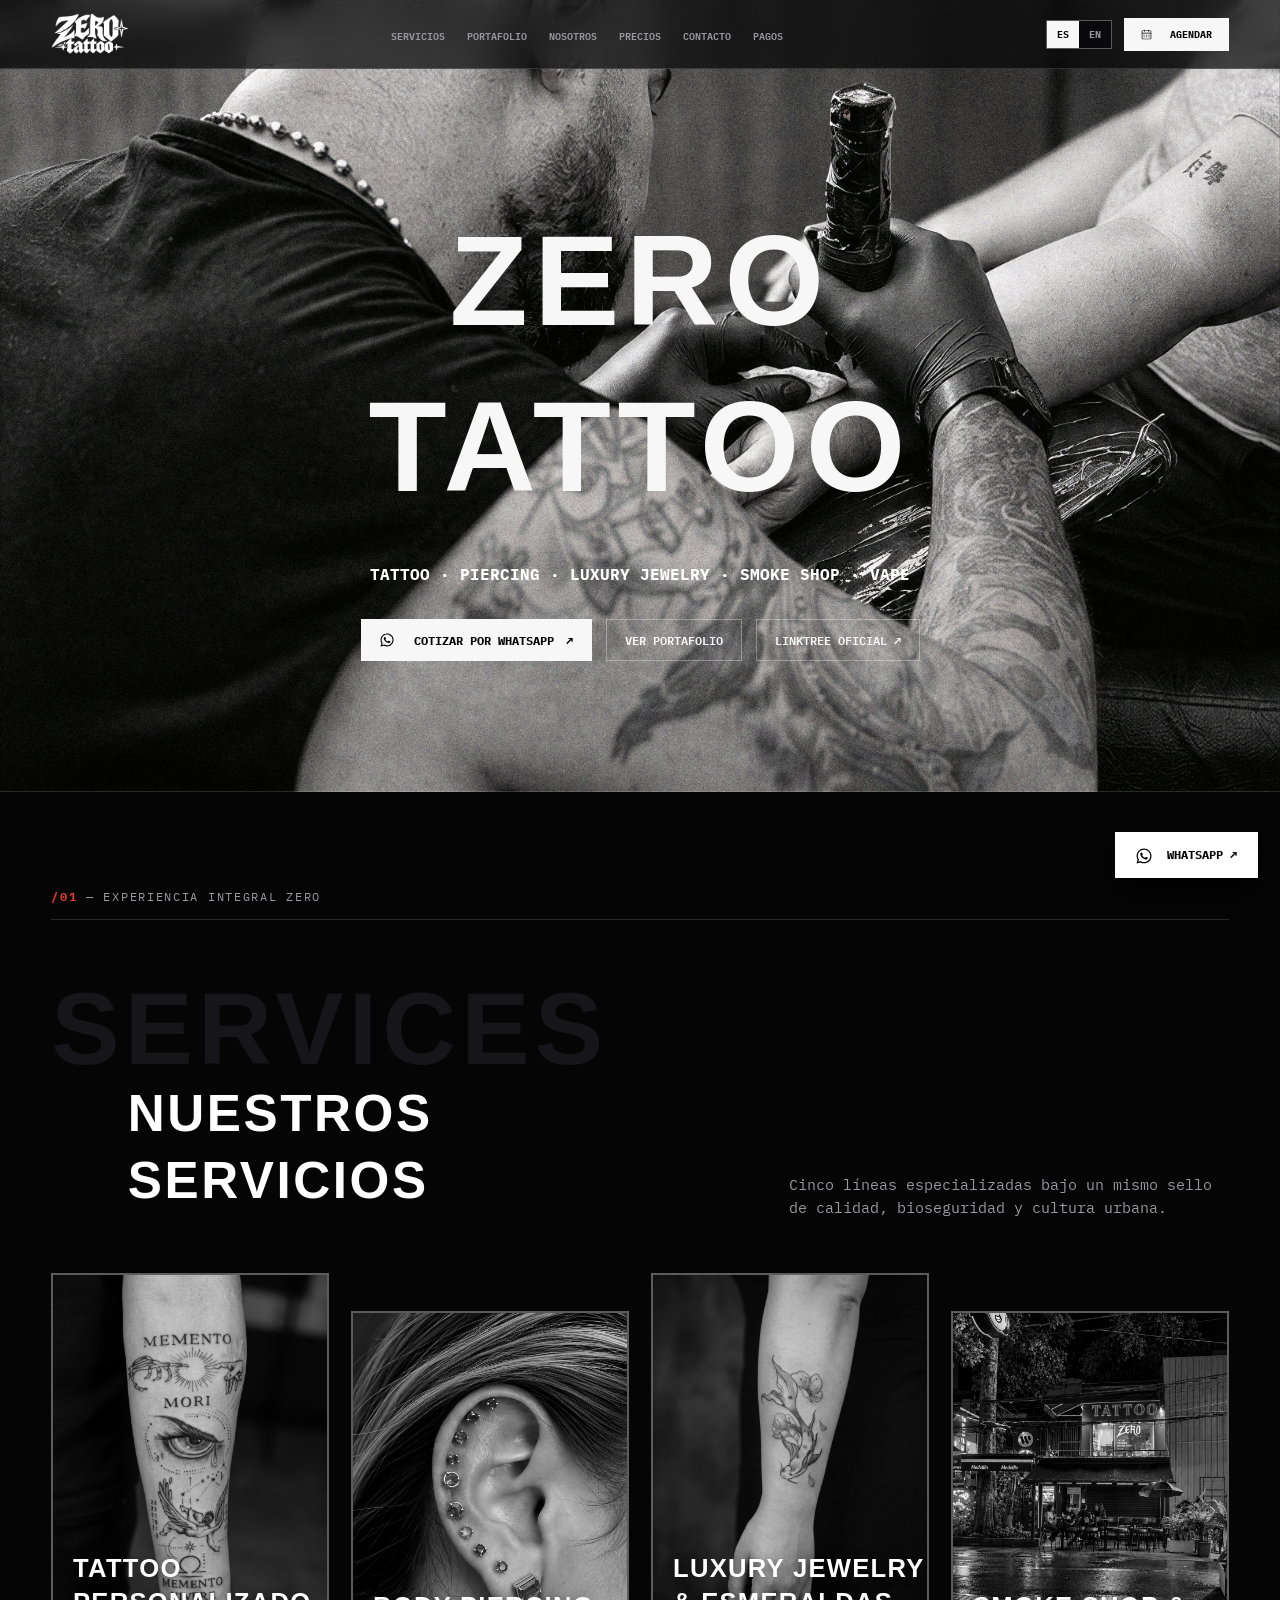
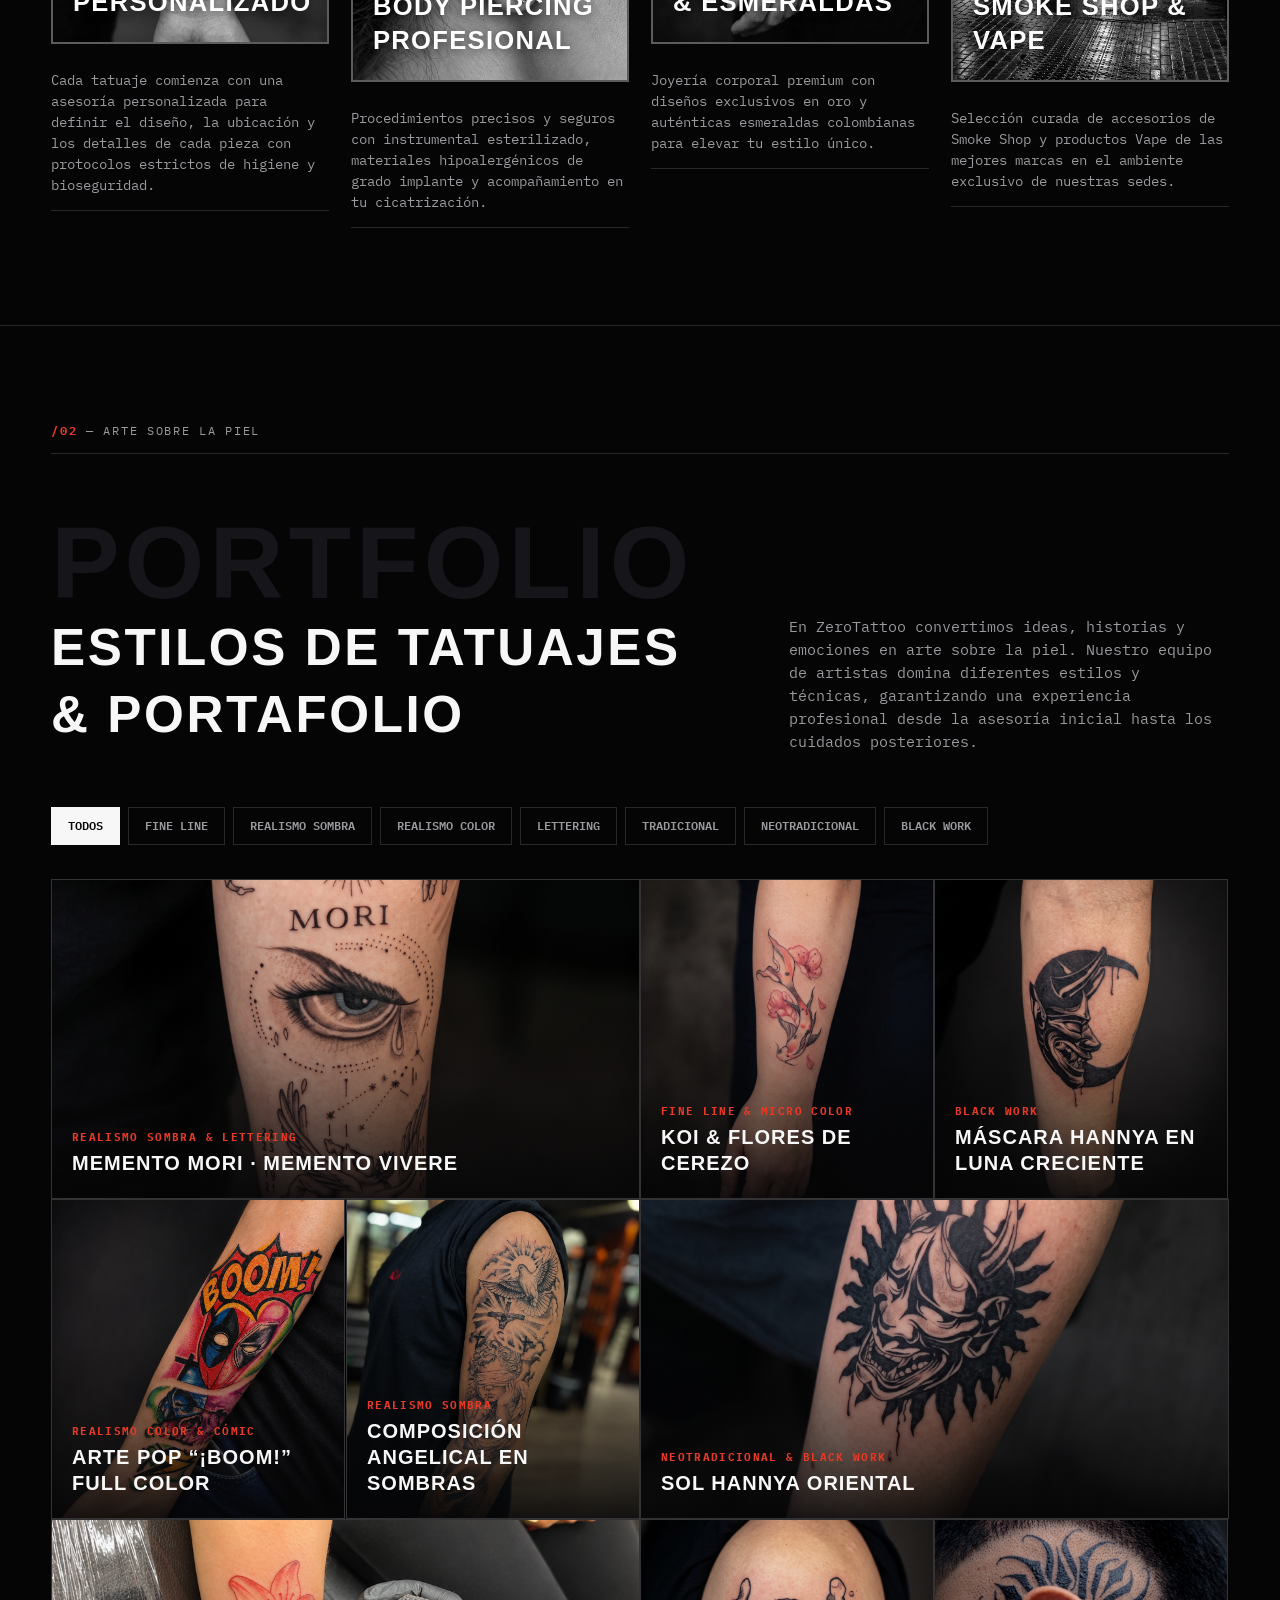
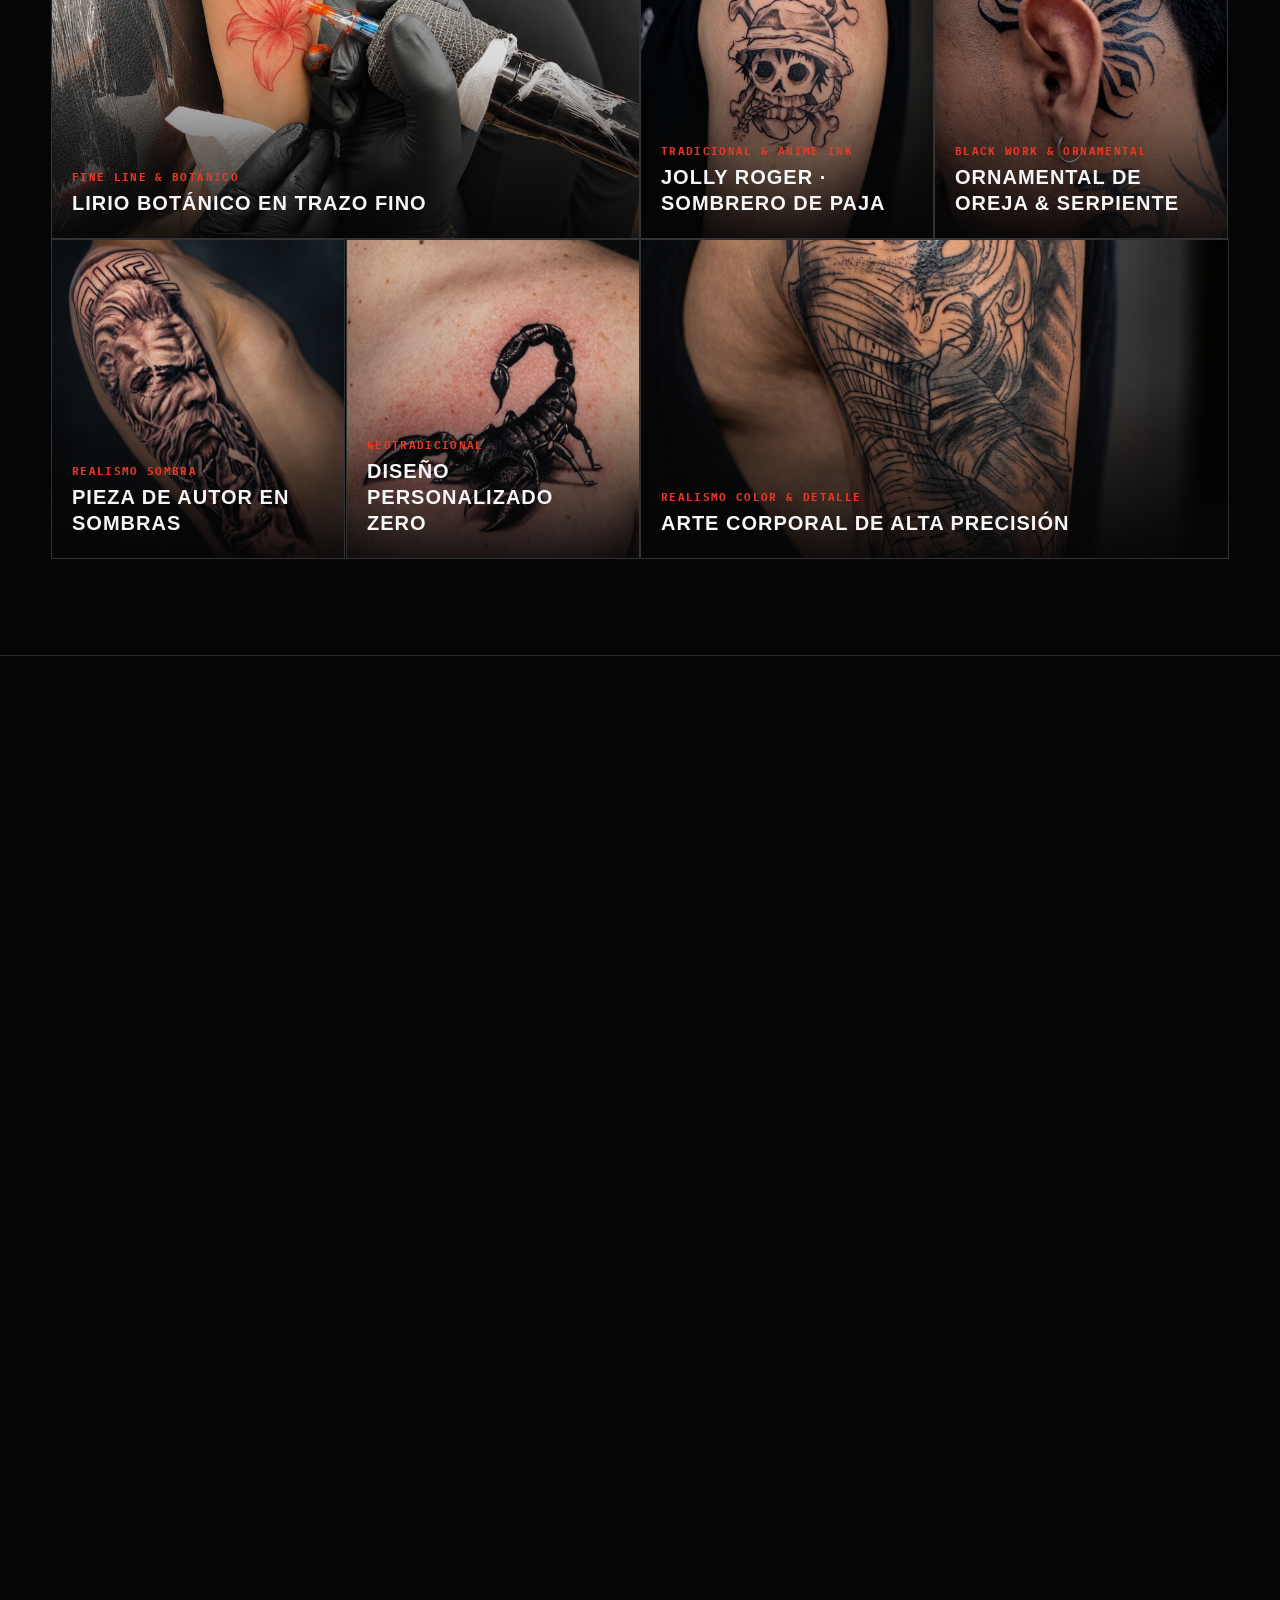
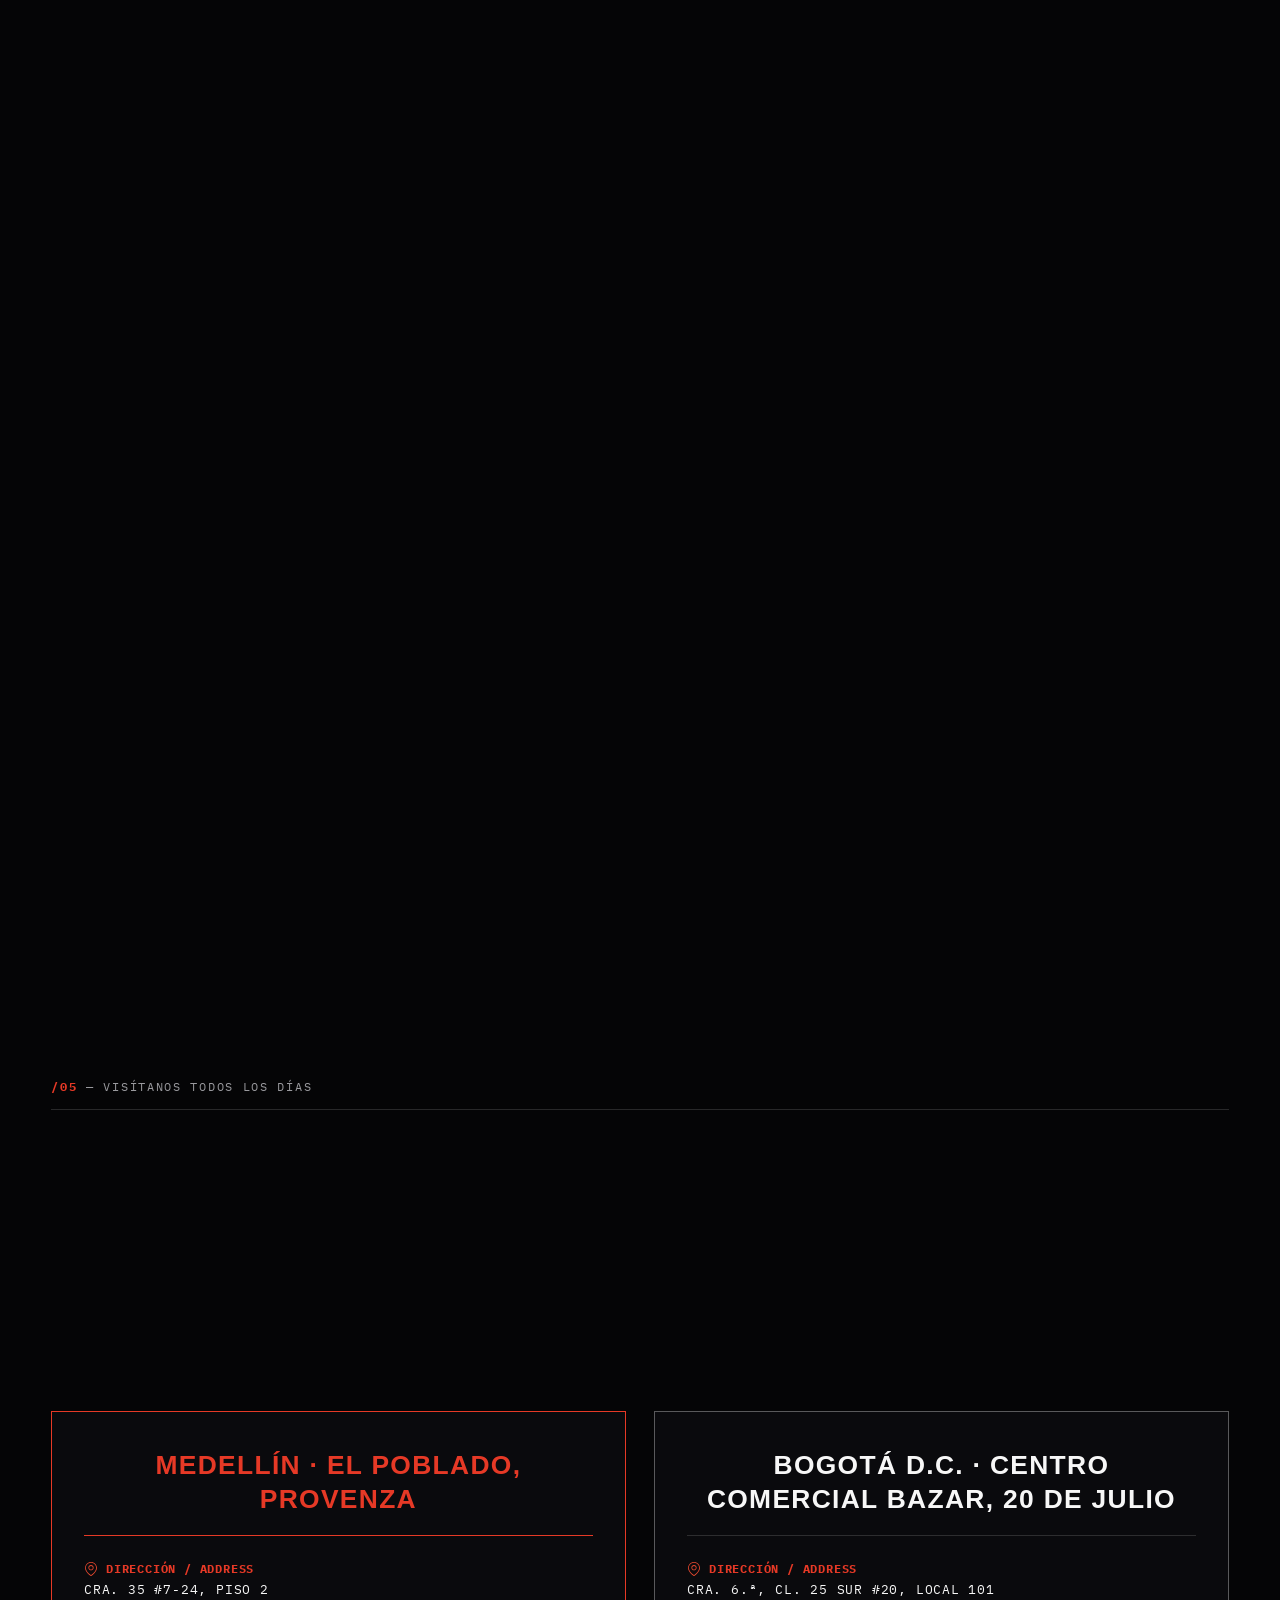
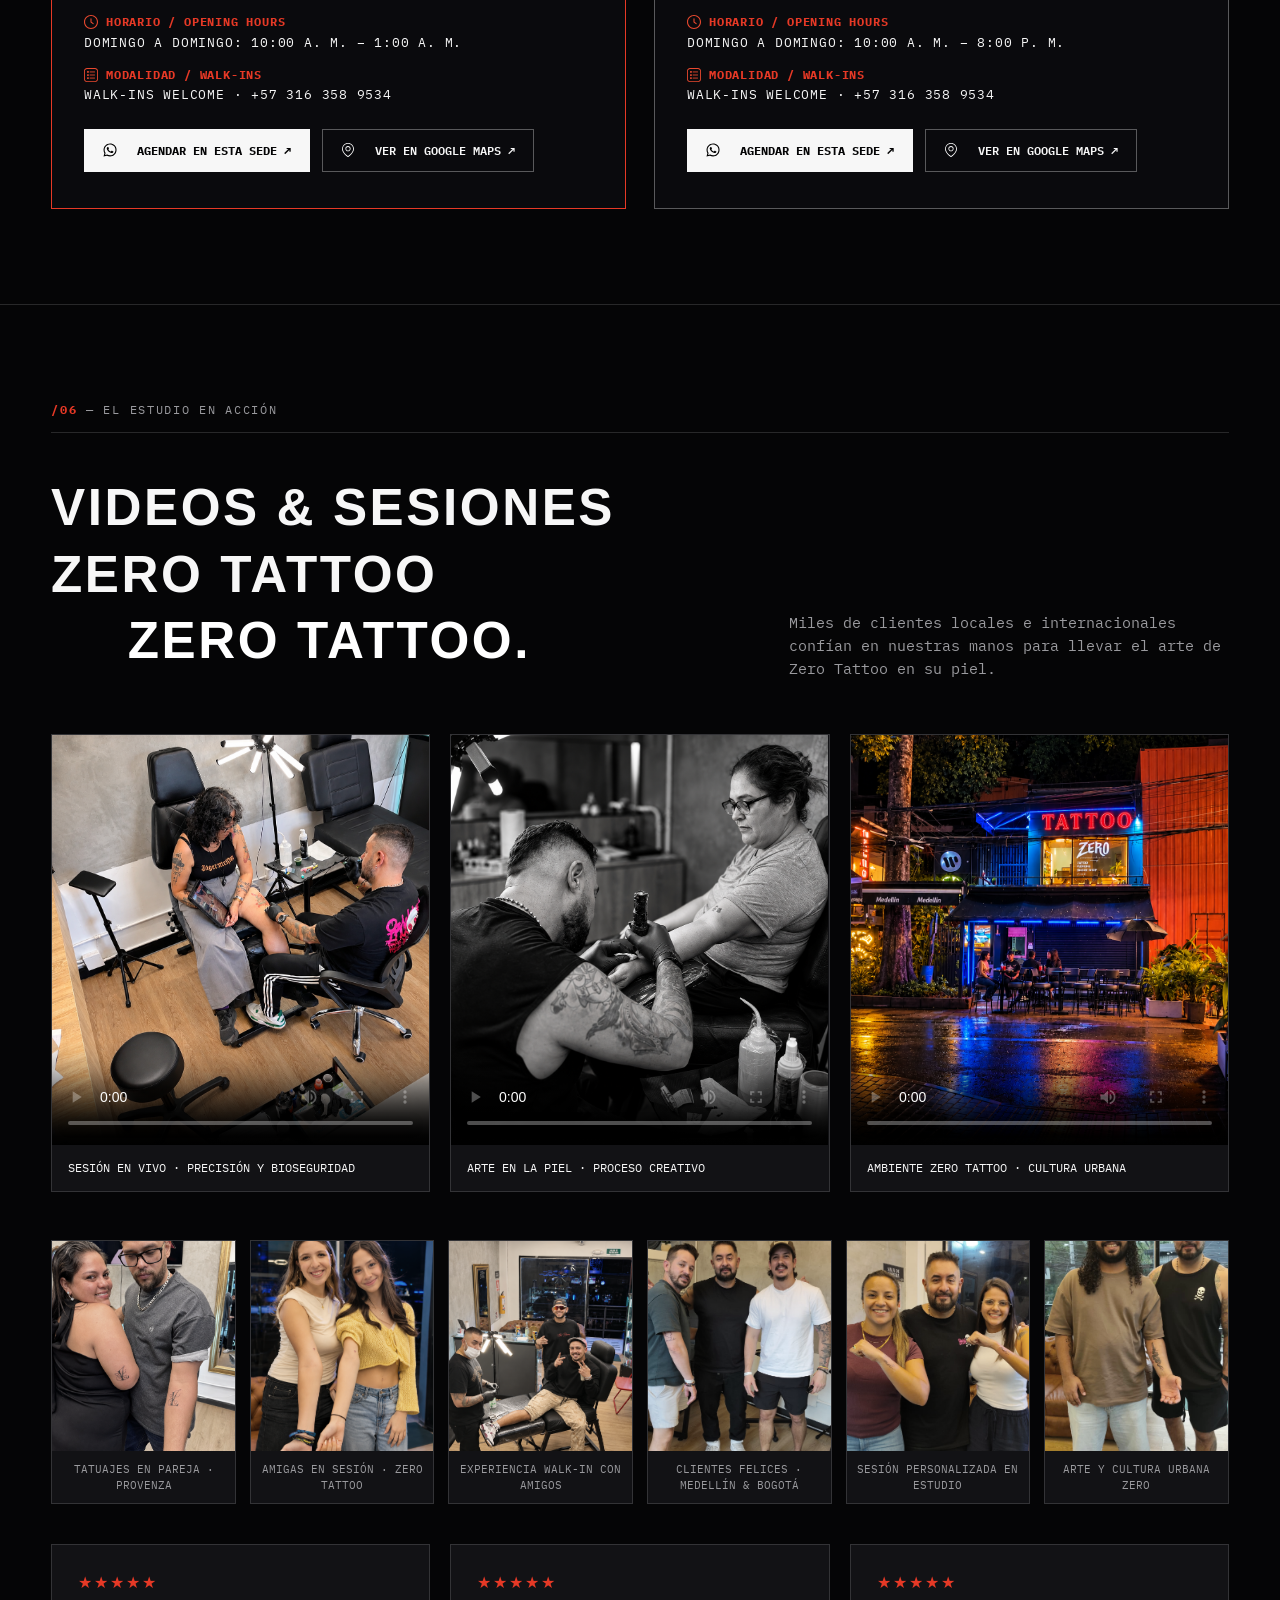
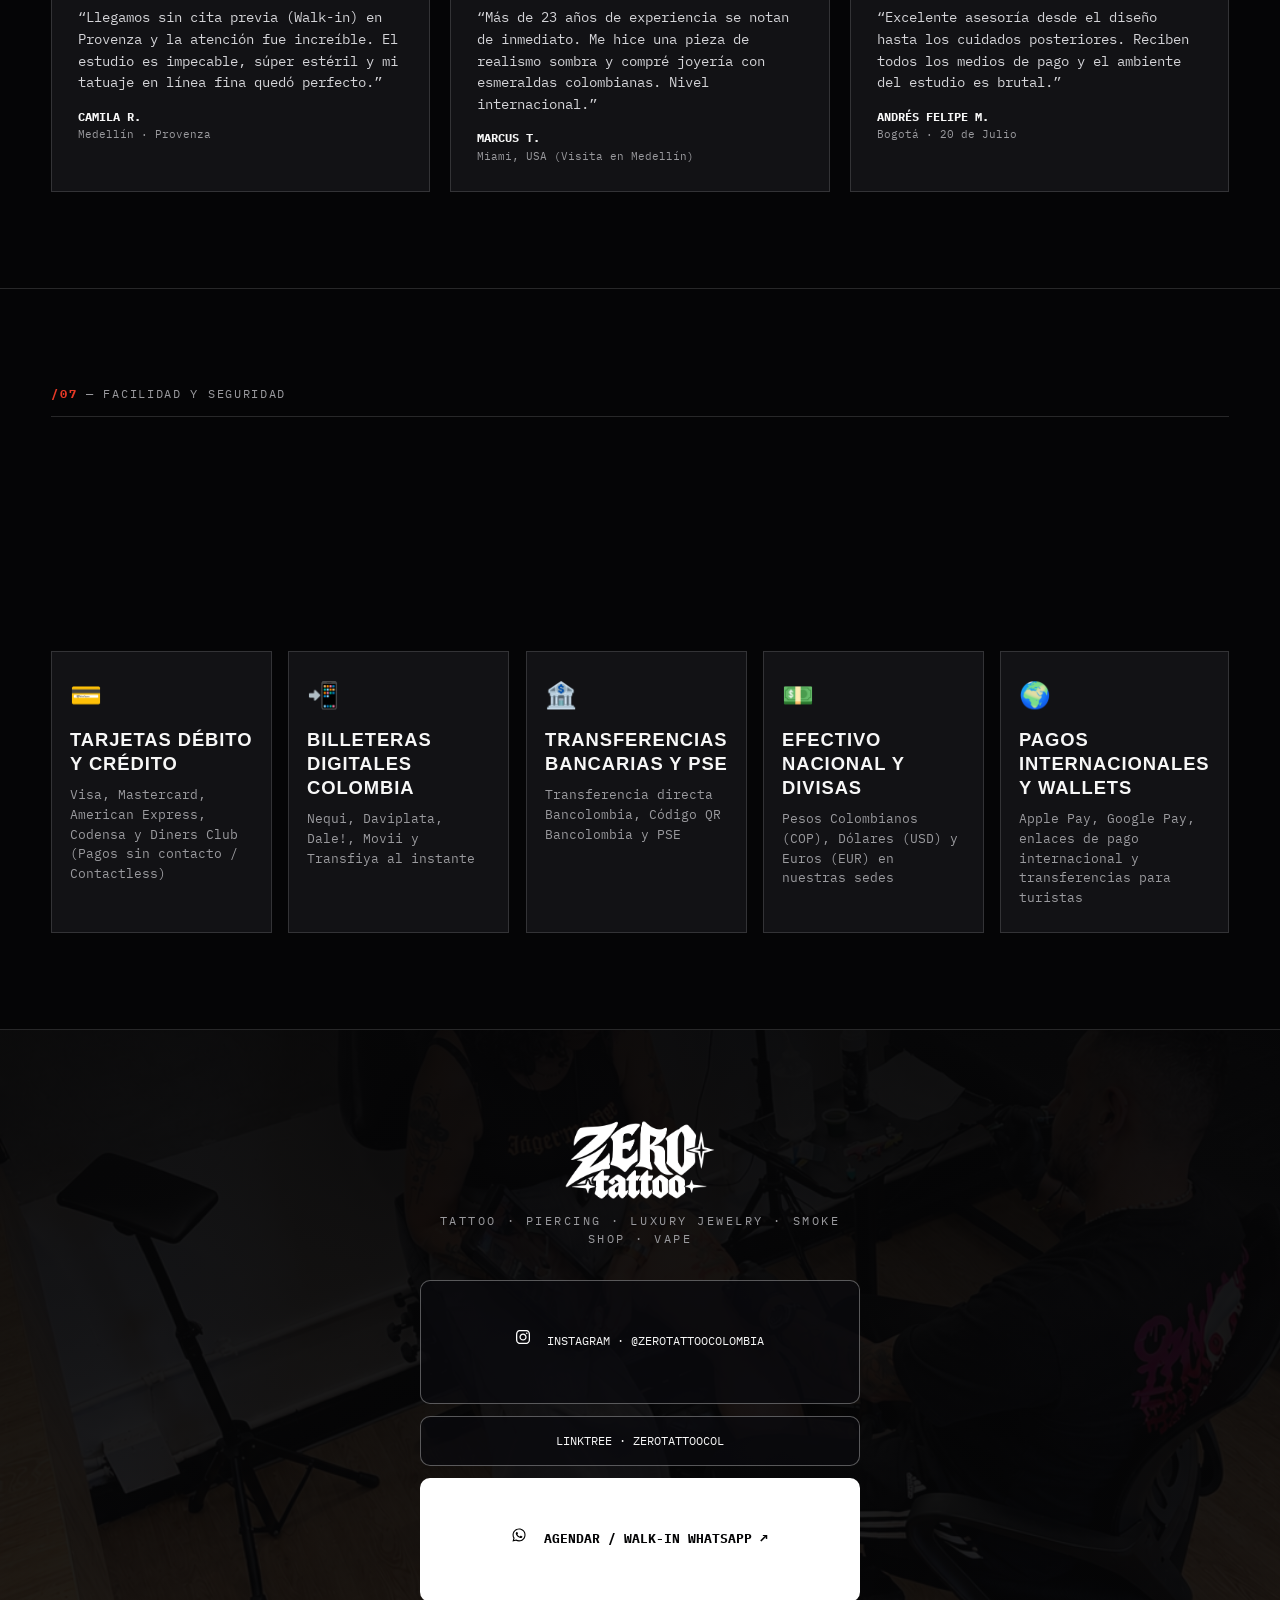
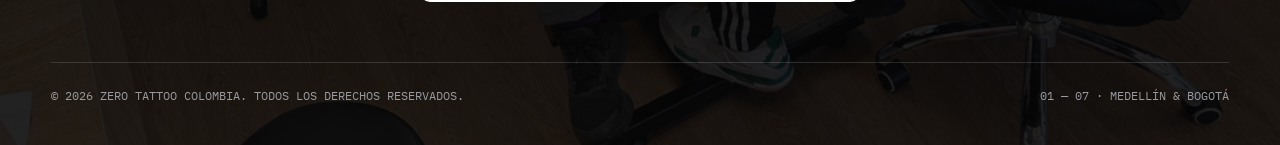
==== commit fcf39130: "Add files via upload" ====
--- a/index.html
+++ b/index.html
@@ -84,15 +84,13 @@
     <div class="container">
       <div class="section-meta-line">
         <span><span class="section-num">/01</span> — <span data-i18n="serviciosTag">EXPERIENCIA INTEGRAL ZERO</span></span>
-        <span>ZERO TATTOO COLOMBIA</span>
       </div>
 
       <div class="watermark-title" aria-hidden="true">SERVICES</div>
 
       <div class="editorial-split-head">
         <h2 class="display-heading">
-          <span data-i18n="serviciosTitulo">NUESTROS SERVICIOS.</span>
-          <span class="indent-line">UN SOLO ESTÁNDAR.</span>
+          <span class="indent-line" data-i18n="serviciosTitulo">UN SOLO ESTÁNDAR.</span>
         </h2>
         <p class="editorial-lead" data-i18n="serviciosIntro">
           Cinco líneas especializadas bajo un mismo sello de calidad, bioseguridad y cultura urbana.
@@ -103,53 +101,33 @@
         <article class="staggered-card">
           <div class="staggered-card-img">
             <img src="img/tattoo-4.jpg" alt="Custom Tattoo Zero" />
-          </div>
-          <h3 data-i18n="srv1Titulo">Tattoo Personalizado</h3>
-          <div class="staggered-card-sub">FINE LINE · REALISMO · BLACKWORK</div>
+            <h3 data-i18n="srv1Titulo">Tattoo</h3>
+          </div>
           <p data-i18n="srv1Desc">Cada tatuaje comienza con una asesoría personalizada para definir el diseño, la ubicación y los detalles de cada pieza.</p>
-          <div class="staggered-card-foot">
-            <span>WALK-INS &amp; CITAS</span>
-            <span>01 ↗</span>
-          </div>
         </article>
 
         <article class="staggered-card">
           <div class="staggered-card-img">
             <img src="img/piercing-esmeraldas.png" alt="Body Piercing Zero" />
-          </div>
-          <h3 data-i18n="srv2Titulo">Body Piercing Profesional</h3>
-          <div class="staggered-card-sub">BIOSEGURIDAD · GRADO IMPLANTE</div>
+            <h3 data-i18n="srv2Titulo">Piercing</h3>
+          </div>
           <p data-i18n="srv2Desc">Procedimientos precisos y seguros con instrumental esterilizado, materiales hipoalergénicos y acompañamiento.</p>
-          <div class="staggered-card-foot">
-            <span>100% ESTÉRIL</span>
-            <span>02 ↗</span>
-          </div>
         </article>
 
         <article class="staggered-card">
           <div class="staggered-card-img">
             <img src="img/tattoo-5.jpg" alt="Luxury Jewelry Esmeraldas" />
-          </div>
-          <h3 data-i18n="srv3Titulo">Luxury Jewelry &amp; Esmeraldas</h3>
-          <div class="staggered-card-sub">ORO · ESMERALDAS COLOMBIANAS</div>
+            <h3 data-i18n="srv3Titulo">Joyería</h3>
+          </div>
           <p data-i18n="srv3Desc">Joyería corporal premium con diseños exclusivos en oro y auténticas esmeraldas colombianas.</p>
-          <div class="staggered-card-foot">
-            <span>DISEÑO EXCLUSIVO</span>
-            <span>03 ↗</span>
-          </div>
         </article>
 
         <article class="staggered-card">
           <div class="staggered-card-img">
             <img src="img/hero-studio.png" alt="Smoke Shop & Vape Zero" />
-          </div>
-          <h3 data-i18n="srv4Titulo">Smoke Shop &amp; Vape</h3>
-          <div class="staggered-card-sub">CULTURA URBANA · ACCESORIOS</div>
+            <h3 data-i18n="srv4Titulo">Smoke Shop</h3>
+          </div>
           <p data-i18n="srv4Desc">Selección curada de accesorios de Smoke Shop y productos Vape de las mejores marcas en nuestras sedes.</p>
-          <div class="staggered-card-foot">
-            <span>MEDELLÍN &amp; BOGOTÁ</span>
-            <span>04 ↗</span>
-          </div>
         </article>
       </div>
     </div>
@@ -162,15 +140,13 @@
     <div class="container">
       <div class="section-meta-line">
         <span><span class="section-num">/02</span> — <span data-i18n="estilosTag">ARTE SOBRE LA PIEL</span></span>
-        <span>7 ESTILOS ESPECIALIZADOS</span>
       </div>
 
       <div class="watermark-title" aria-hidden="true">PORTFOLIO</div>
 
       <div class="editorial-split-head">
         <h2 class="display-heading">
-          <span data-i18n="estilosTitulo">ESTILOS DE TATUAJES</span>
-          <span class="indent-line">&amp; PORTAFOLIO.</span>
+          <span data-i18n="estilosTitulo">PORTAFOLIO.</span>
         </h2>
         <p class="editorial-lead" data-i18n="estilosIntro">
           Convertimos ideas, historias y emociones en arte sobre la piel con atención al detalle y protocolos de bioseguridad.
@@ -200,11 +176,10 @@
     <div class="container about-showcase">
       <div class="section-meta-line">
         <span><span class="section-num">/03</span> — <span data-i18n="historiaTag">23+ AÑOS DE ARTE Y CULTURA</span></span>
-        <span>EST. 2003 · COLOMBIA</span>
       </div>
 
       <div class="about-title-block">
-        <h2 data-i18n="historiaTitulo">NUESTRA TRAYECTORIA E HISTORIA</h2>
+        <h2 data-i18n="historiaTitulo">QUIENES SOMOS</h2>
         <p data-i18n="walkinTitulo">TATTOO WALK-INS · ¡No necesitas cita para tatuarte!</p>
       </div>
 
@@ -249,7 +224,6 @@
     <div class="container">
       <div class="section-meta-line">
         <span><span class="section-num">/04</span> — <span data-i18n="piercingTag">SEGURIDAD, PRECISIÓN Y LUJO</span></span>
-        <span>LUXURY JEWELRY · COLOMBIAN EMERALDS</span>
       </div>
 
       <div class="piercing-editorial-grid">
@@ -289,7 +263,6 @@
     <div class="container">
       <div class="section-meta-line">
         <span><span class="section-num">/05</span> — <span data-i18n="sedesTag">VISÍTANOS TODOS LOS DÍAS</span></span>
-        <span>MEDELLÍN &amp; BOGOTÁ D.C.</span>
       </div>
 
       <div class="editorial-split-head">
@@ -313,7 +286,6 @@
     <div class="container">
       <div class="section-meta-line">
         <span><span class="section-num">/06</span> — <span data-i18n="videosTag">EL ESTUDIO EN ACCIÓN</span></span>
-        <span>SESIONES REALES &amp; COMUNIDAD</span>
       </div>
 
       <div class="editorial-split-head">
@@ -336,7 +308,6 @@
     <div class="container">
       <div class="section-meta-line">
         <span><span class="section-num">/07</span> — <span data-i18n="pagosTag">FACILIDAD Y SEGURIDAD</span></span>
-        <span>NACIONALES E INTERNACIONALES</span>
       </div>
 
       <div class="editorial-split-head">
@@ -387,5 +358,33 @@
 
   <script src="datos.js"></script>
   <script src="script.js"></script>
+  <script>
+    document.addEventListener("DOMContentLoaded", () => {
+      const observerOptions = {
+        root: null,
+        rootMargin: '0px',
+        threshold: 0.15
+      };
+
+      const observer = new IntersectionObserver((entries, observer) => {
+        entries.forEach(entry => {
+          if (entry.isIntersecting) {
+            entry.target.classList.add('in-view');
+          } else {
+            // Permite que desaparezcan y vuelvan a animarse al subir/bajar si se prefiere, 
+            // o comenta la siguiente línea si solo quieres que aparezcan una vez.
+            entry.target.classList.remove('in-view');
+          }
+        });
+      }, observerOptions);
+
+      // Seleccionar secciones, títulos y bloques de texto para animar al hacer scroll
+      const fadeElements = document.querySelectorAll('.section-editorial, .display-heading, .editorial-lead, .staggered-card, .portfolio-item, .kharkiv-box, .payment-card, .about-card-white, .about-card-glass');
+      fadeElements.forEach(el => {
+        el.classList.add('fade-in-section');
+        observer.observe(el);
+      });
+    });
+  </script>
 </body>
 </html>
--- a/styles.css
+++ b/styles.css
@@ -9,6 +9,14 @@
    4. galeria de fotos.jpg (EMPIRE: Títulos gigantes en bajo contraste + Mosaico Bento asimétrico)
    5. estructura.jpg (KHARKIV: Numeración /01-/06 + títulos escalonados + cajas comparativas ROJO/BLANCO)
    ========================================================================== */
+
+@font-face {
+  font-family: 'Boldonse';
+  src: url('Boldonse/Boldonse-Regular.ttf') format('truetype');
+  font-weight: normal;
+  font-style: normal;
+  font-display: swap;
+}
 
 :root {
   --bg-black: #050506;
@@ -21,10 +29,36 @@
   --accent-emerald: #10b981;
   --border-line: rgba(255, 255, 255, 0.14);
   --border-strong: rgba(255, 255, 255, 0.32);
-  --font-display: 'Impact', 'Haettenschweiler', 'Arial Narrow Bold', 'Oswald', sans-serif;
+  --font-display: 'Boldonse', 'Impact', 'Haettenschweiler', 'Arial Narrow Bold', 'Oswald', sans-serif;
   --font-sans: 'Inter', -apple-system, BlinkMacSystemFont, 'Helvetica Neue', sans-serif;
   --font-mono: 'IBM Plex Mono', ui-monospace, 'SFMono-Regular', 'Menlo', 'Monaco', 'Consolas', monospace;
   --transition: all 0.28s cubic-bezier(0.22, 1, 0.36, 1);
+}
+
+/* Restaurar uppercase donde es necesario */
+h1, h2, h3, .display-heading, .hero-giant-title-center, .watermark-title, .staggered-card h3, .portfolio-title, .about-card-glass h3, .kharkiv-box-header h3, .payment-card h3 {
+  font-family: 'Boldonse', sans-serif !important;
+  letter-spacing: 0.05em !important;
+  line-height: 1.3 !important;
+  padding-bottom: 0.1em;
+}
+
+/* Solo aplicar mayúsculas a elementos específicos que lo requieren */
+.display-heading, .hero-giant-title-center, .watermark-title, .staggered-card h3, .about-card-glass h3, .kharkiv-box-header h3, .payment-card h3 {
+  text-transform: uppercase !important;
+}
+
+/* Reducción de tamaños para evitar superposición */
+.hero-giant-title-center {
+  font-size: clamp(3rem, 10vw, 8rem) !important;
+}
+
+.display-heading {
+  font-size: clamp(2rem, 4vw, 3.5rem) !important;
+}
+
+.watermark-title {
+  font-size: clamp(3rem, 8vw, 7rem) !important;
 }
 
 * {
@@ -291,14 +325,14 @@
 
 .hero-giant-title-center {
   font-family: var(--font-display);
-  font-size: clamp(4.2rem, 13vw, 10.5rem);
+  font-size: clamp(3rem, 10vw, 8rem) !important;
   font-weight: 900;
   text-transform: uppercase;
   letter-spacing: 0.02em;
   line-height: 0.90;
   color: var(--text-white);
   margin-bottom: 20px;
-  text-shadow: 0 4px 30px rgba(0, 0, 0, 0.95), 0 2px 10px #000000;
+  text-shadow: none;
 }
 
 .hero-center-subtitle {
@@ -310,7 +344,7 @@
   text-transform: uppercase;
   color: #ffffff;
   margin-bottom: 32px;
-  text-shadow: 0 2px 12px rgba(0, 0, 0, 0.95), 0 1px 6px #000000;
+  text-shadow: none;
 }
 
 .hero-center-cta {
@@ -399,6 +433,9 @@
 /* ==========================================================================
    4. SERVICIOS EN GRILLA ESCALONADA DE 4 COLUMNAS (Referente: tipofrafia.jpg & galeria de fotos.jpg)
    ========================================================================== */
+/* ==========================================================================
+   4. SERVICIOS EN GRILLA ESCALONADA (Actualizado: 3:4, Título en imagen, B&N a Color)
+   ========================================================================== */
 .staggered-services-grid {
   display: grid;
   grid-template-columns: repeat(4, 1fr);
@@ -410,18 +447,26 @@
   flex-direction: column;
 }
 
-/* Columnas 2 y 4 desplazadas hacia abajo como en tipofrafia.jpg (FOUR HANDS. ONE STANDARD.) */
 .staggered-card:nth-child(even) {
   margin-top: 38px;
 }
 
 .staggered-card-img {
-  height: 330px;
-  border: 1px solid var(--border-strong);
-  border-radius: 10px;
+  aspect-ratio: 3 / 4;
+  width: 100%;
+  border-radius: 0;
+  border: 2px solid #e63926 !important;
   overflow: hidden;
   margin-bottom: 16px;
   background: var(--bg-card);
+  position: relative;
+  filter: grayscale(100%);
+  transition: var(--transition);
+}
+
+.staggered-card:hover .staggered-card-img {
+  filter: grayscale(0%);
+  border: 2px solid #e63926 !important;
 }
 
 .staggered-card-img img {
@@ -435,21 +480,22 @@
   transform: scale(1.06);
 }
 
-.staggered-card h3 {
-  font-family: var(--font-display);
-  font-size: 1.45rem;
-  text-transform: uppercase;
-  letter-spacing: 0.03em;
-  margin-bottom: 4px;
-}
-
-.staggered-card-sub {
-  font-family: var(--font-mono);
-  font-size: 0.7rem;
-  text-transform: uppercase;
-  letter-spacing: 0.12em;
-  color: var(--text-gray);
-  margin-bottom: 10px;
+/* Título dentro de la imagen, inferior izquierda */
+.staggered-card-img h3 {
+  position: absolute;
+  bottom: 20px;
+  left: 20px;
+  z-index: 2;
+  font-family: 'Boldonse', sans-serif !important;
+  font-size: 1.6rem;
+  text-transform: uppercase;
+  color: #ffffff;
+  margin: 0;
+  text-shadow: 0 2px 10px rgba(0,0,0,0.5);
+}
+
+.staggered-card-sub, .staggered-card-foot {
+  display: none;
 }
 
 .staggered-card p {
@@ -457,16 +503,7 @@
   color: var(--text-gray);
   padding-bottom: 14px;
   border-bottom: 1px solid var(--border-line);
-  margin-bottom: 10px;
-}
-
-.staggered-card-foot {
-  display: flex;
-  justify-content: space-between;
-  font-family: var(--font-mono);
-  font-size: 0.7rem;
-  color: var(--text-white);
-  text-transform: uppercase;
+  margin-top: 10px;
 }
 
 /* ==========================================================================
@@ -507,12 +544,12 @@
   display: grid;
   grid-template-columns: repeat(4, 1fr);
   grid-auto-rows: 320px;
-  gap: 18px;
+  gap: 0; /* Sin espaciado entre tarjetas */
 }
 
 .portfolio-item {
   position: relative;
-  border-radius: 12px;
+  border-radius: 0; /* Esquinas cuadradas */
   overflow: hidden;
   background: var(--bg-card);
   border: 1px solid var(--border-line);
@@ -1154,8 +1191,24 @@
 
 
 /* ==========================================================================
-   ESTILOS DE ICONOS SVG EN BOTONES Y LISTAS
-   ========================================================================== */
+   ANIMACIONES DE APARICIÓN AL HACER SCROLL (FADE-IN & PARALLAX)
+   ========================================================================== */
+.fade-in-section {
+  opacity: 0;
+  transform: translateY(30px);
+  transition: opacity 0.8s cubic-bezier(0.16, 1, 0.3, 1), transform 0.8s cubic-bezier(0.16, 1, 0.3, 1);
+  will-change: opacity, transform;
+}
+
+.fade-in-section.in-view {
+  opacity: 1;
+  transform: translateY(0);
+}
+
+/* Efecto Parallax sutil para el Hero */
+.hero-editorial {
+  background-attachment: fixed;
+}
 .btn-icon,
 .meta-icon,
 .icon-svg {
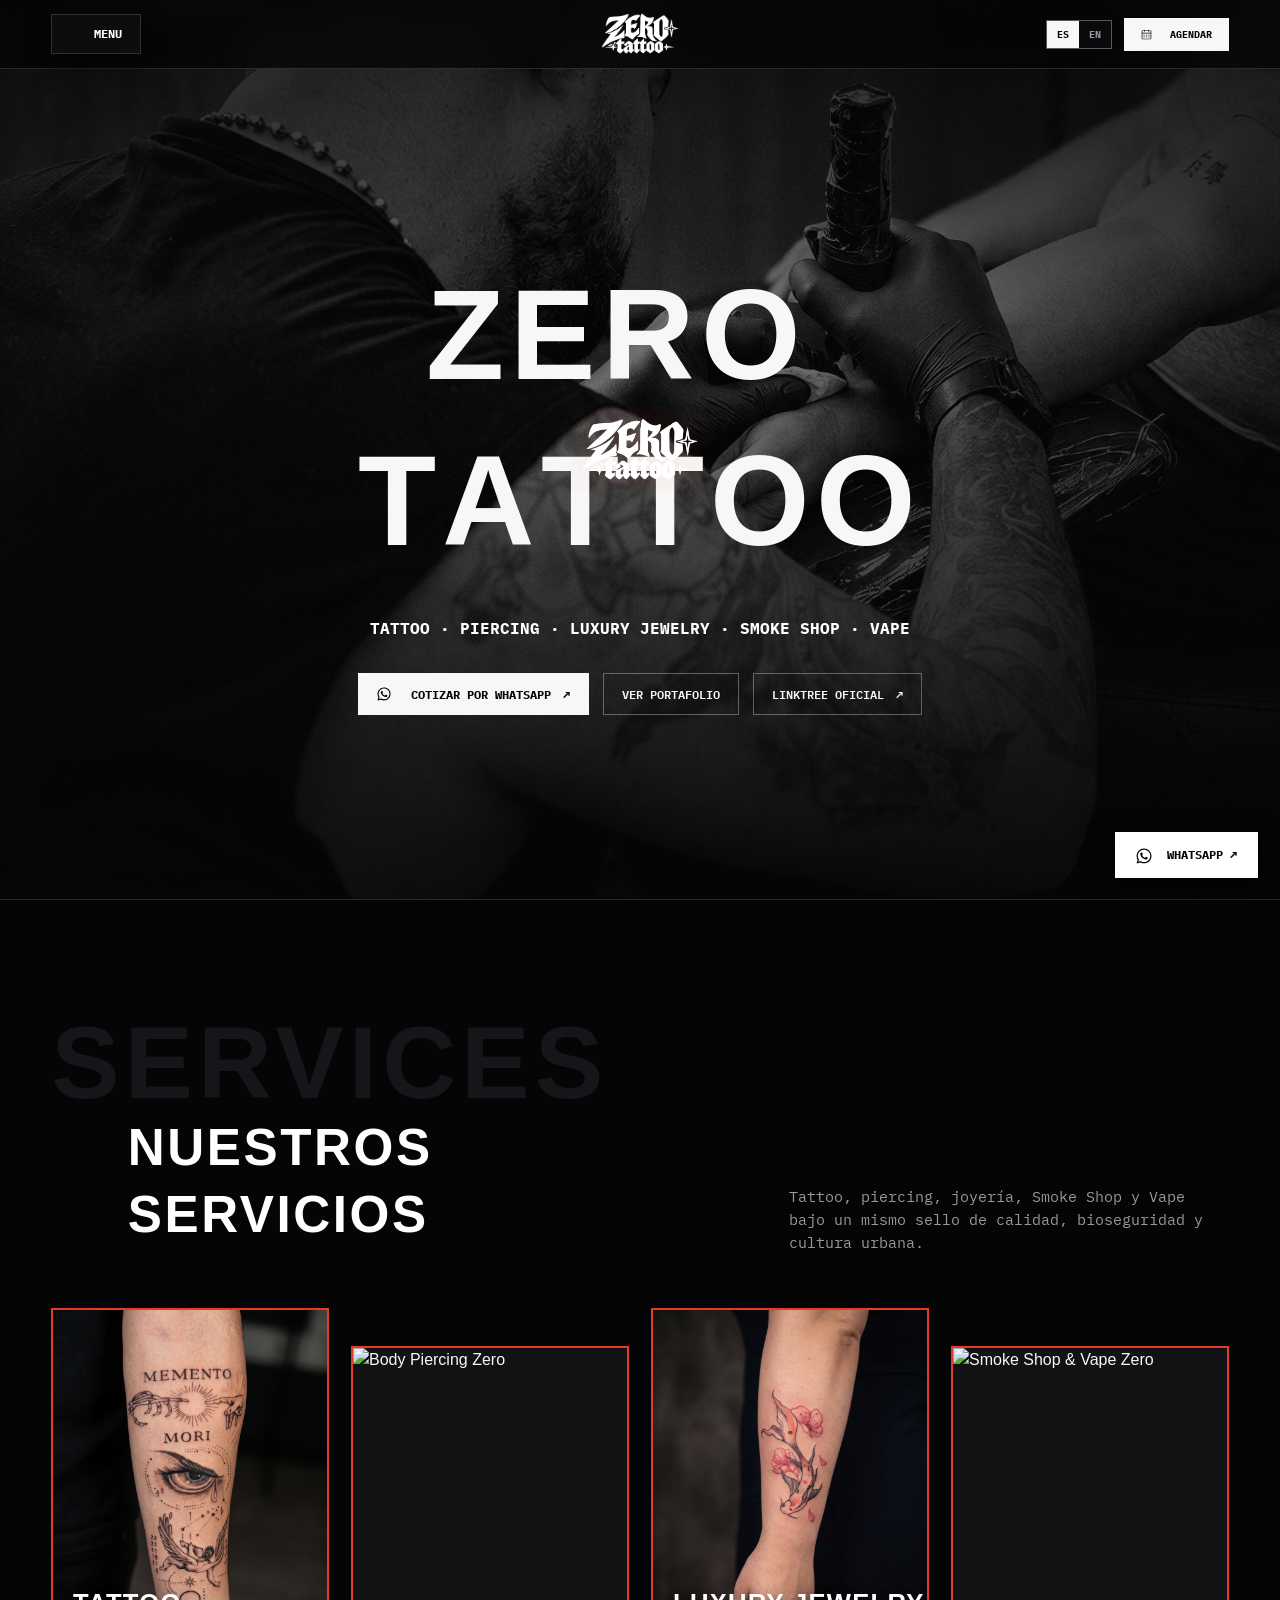
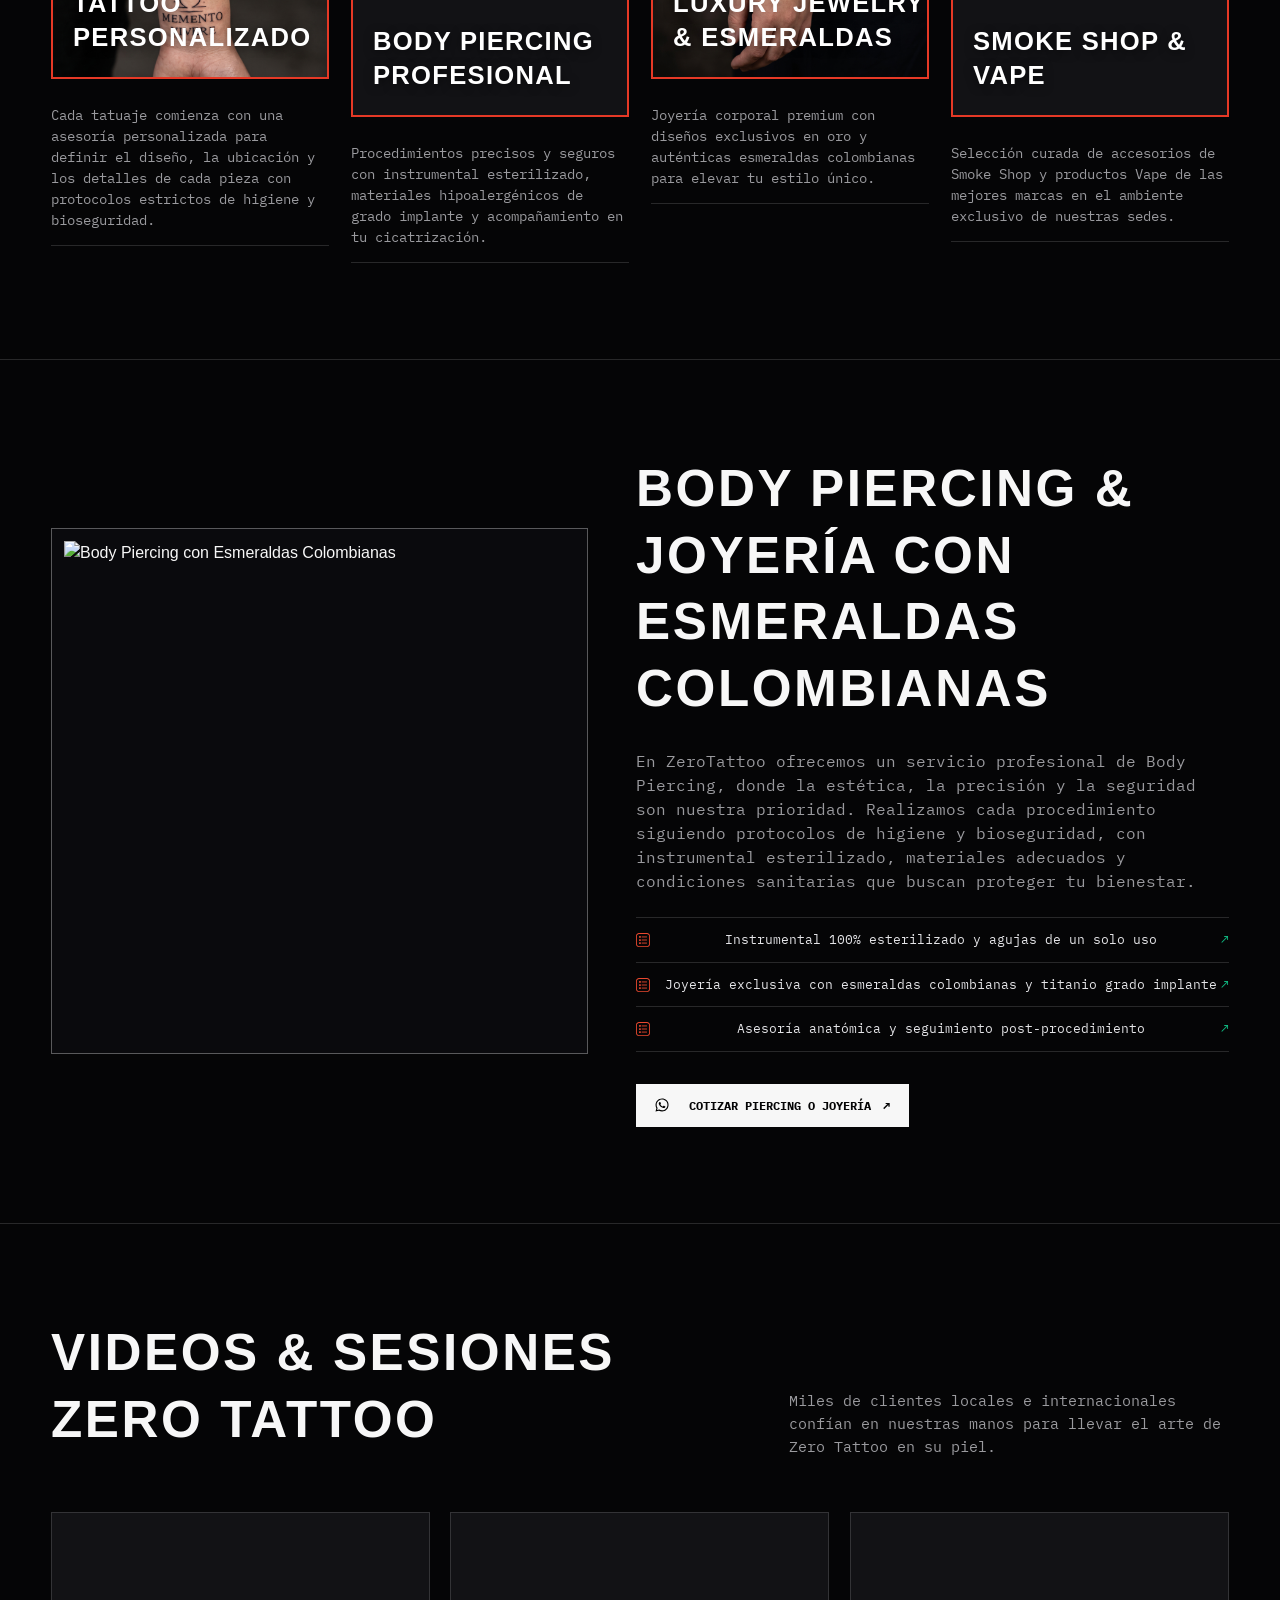
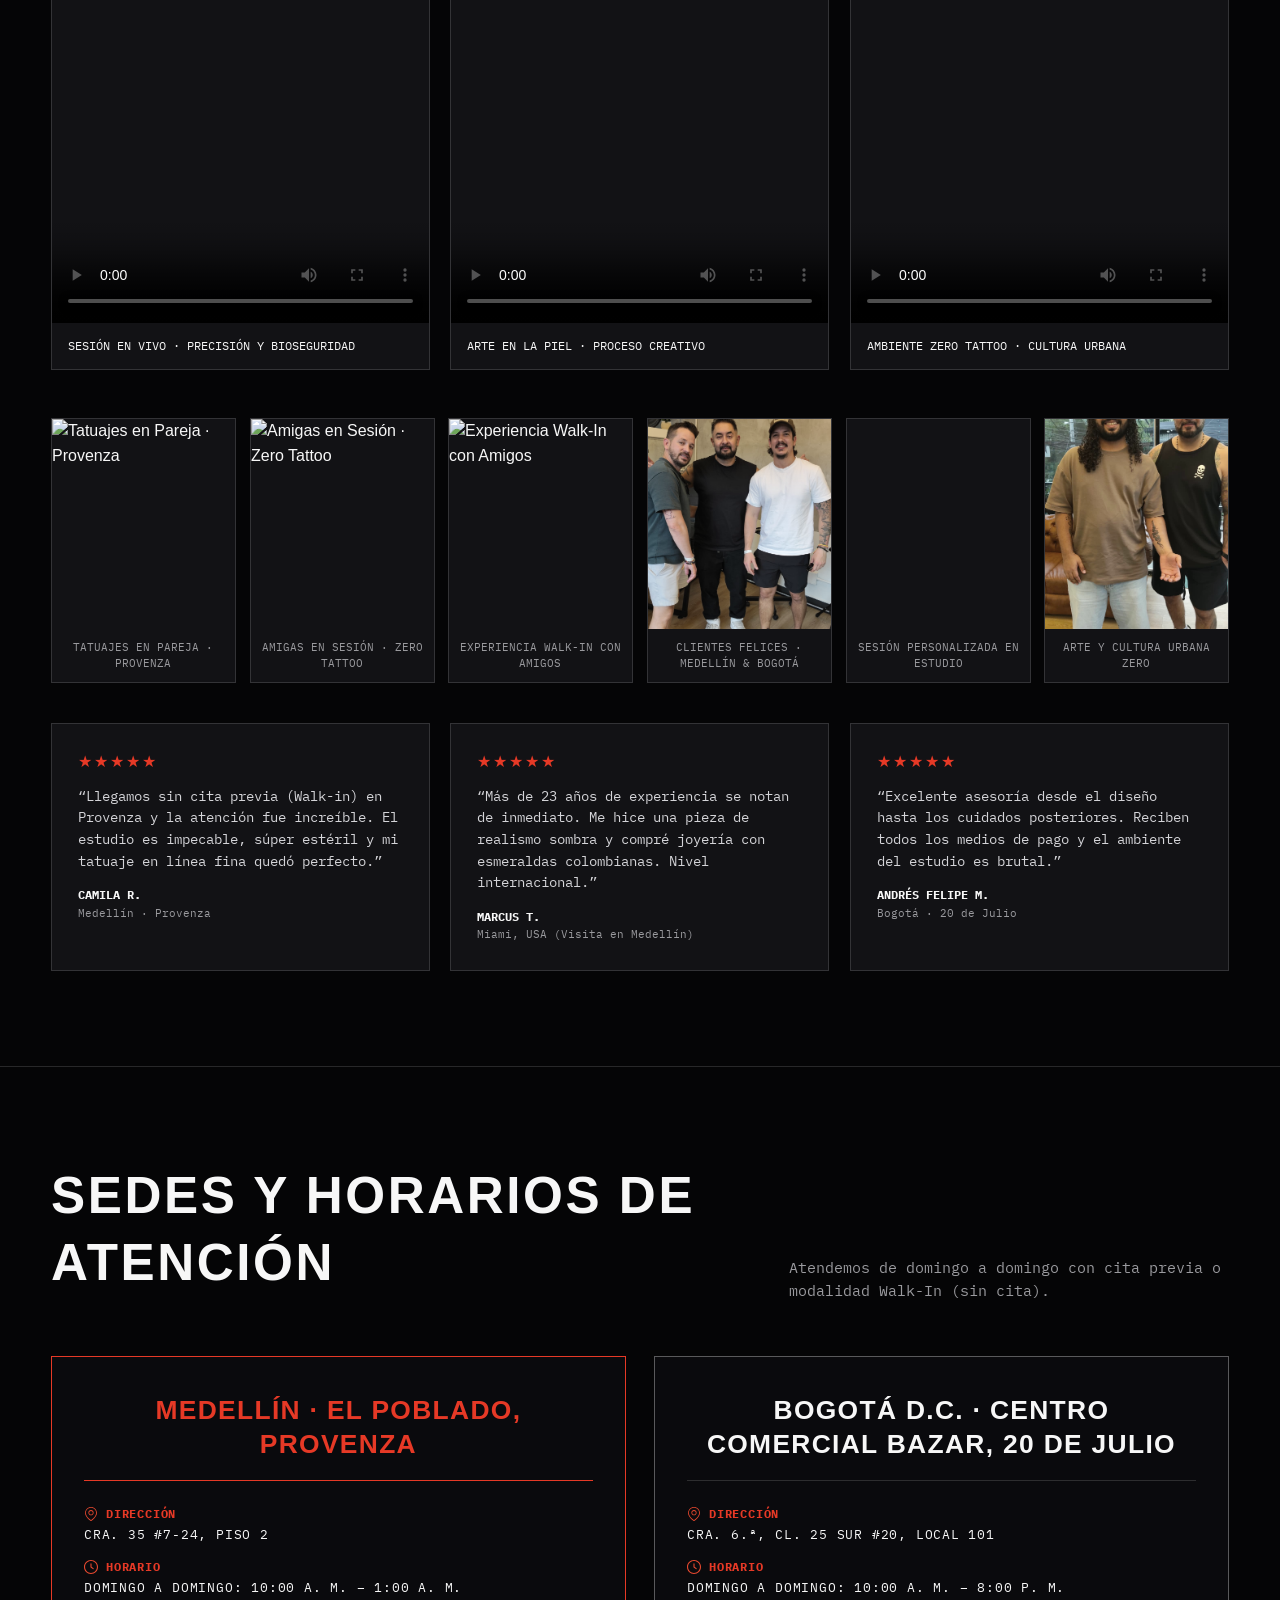
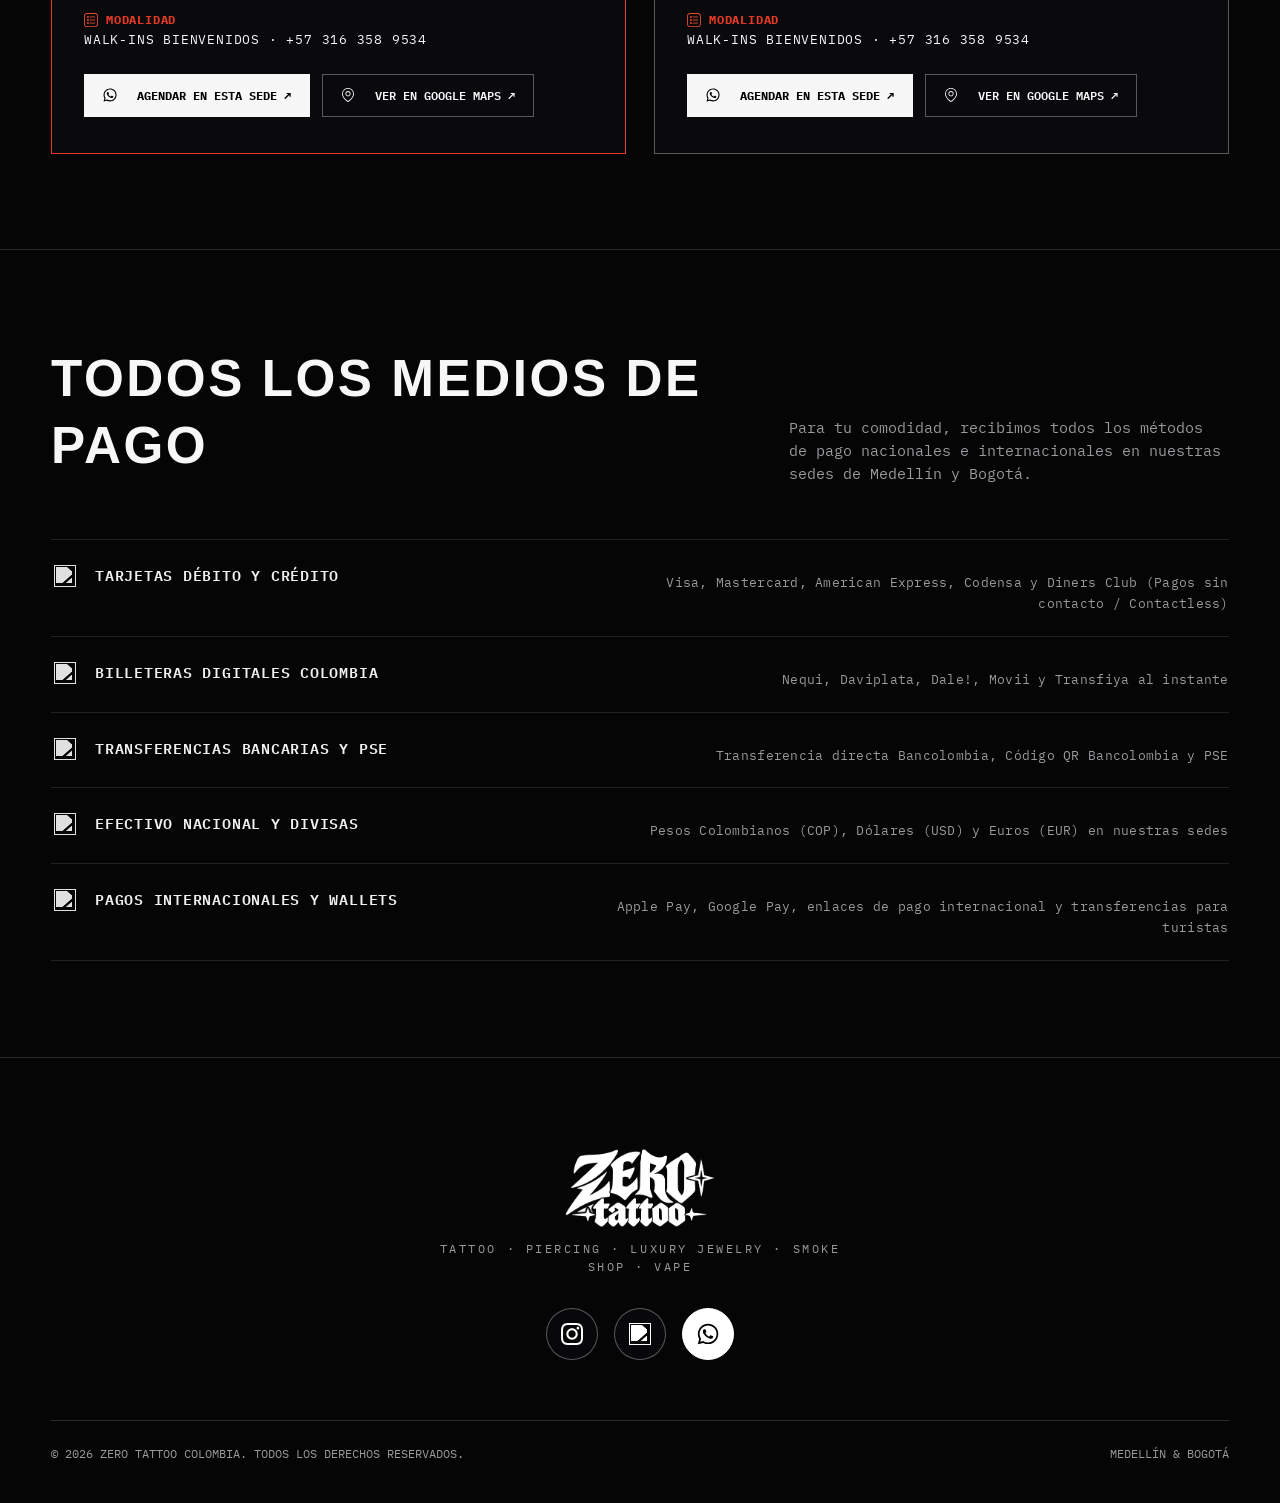
==== commit e1199b2a: "Add files via upload" ====
--- a/index.html
+++ b/index.html
@@ -1,390 +1,401 @@
-<!DOCTYPE html>
-<html lang="es">
-<head>
-  <meta charset="UTF-8" />
-  <meta name="viewport" content="width=device-width, initial-scale=1.0" />
-  <title>ZERO TATTOO COLOMBIA | Tattoo · Piercing · Luxury Jewelry · Smoke Shop · Vape</title>
-  <meta name="description" content="Zero Tattoo Colombia: Más de 23 años de trayectoria en tatuajes personalizados, body piercing, joyería con esmeraldas colombianas, Smoke Shop y Vape en Medellín y Bogotá." />
-  <link rel="preconnect" href="https://fonts.googleapis.com">
-  <link rel="preconnect" href="https://fonts.gstatic.com" crossorigin>
-  <link href="https://fonts.googleapis.com/css2?family=IBM+Plex+Mono:ital,wght@0,400;0,500;0,600;0,700;1,400&display=swap" rel="stylesheet">
-  <link rel="stylesheet" href="styles.css" />
-</head>
-<body>
-
-  <!-- ========================================================================
-       1. BARRA DE NAVEGACIÓN MINIMALISTA (Ref: banner principal.jpg & tipofrafia.jpg)
-       ======================================================================== -->
-  <header class="navbar">
-    <div class="container nav-inner">
-      <a href="#inicio" class="nav-logo" aria-label="Zero Tattoo Inicio">
-        <img src="img/logo.png" alt="Zero Tattoo Logo" />
-      </a>
-
-      <ul class="nav-links" id="navLinks">
-        <li><a href="#servicios" data-i18n="navServicios">SERVICIOS</a></li>
-        <li><a href="#portafolio" data-i18n="navPortafolio">PORTAFOLIO</a></li>
-        <li><a href="#nosotros" data-i18n="navNosotros">NOSOTROS</a></li>
-        <li><a href="#precios" data-i18n="navPrecios">PRECIOS</a></li>
-        <li><a href="#contacto" data-i18n="navContacto">CONTACTO</a></li>
-        <li><a href="#pagos" data-i18n="navPagos">PAGOS</a></li>
-      </ul>
-
-      <div class="nav-actions">
-        <div class="lang-switch" role="group" aria-label="Selector de idioma">
-          <button type="button" class="lang-btn active" id="btnLangEs" data-lang="es">ES</button>
-          <button type="button" class="lang-btn" id="btnLangEn" data-lang="en">EN</button>
-        </div>
-
-        <a href="#sedes" class="btn-square-white" id="navCtaWhatsapp">
-          <img src="Icon/agenda.svg" class="btn-icon" alt="" />
-          <span data-i18n="navCotizar">AGENDAR</span>
-        </a>
-
-        <button type="button" class="menu-toggle" id="menuToggle" aria-label="Abrir menú">
-          ☰
-        </button>
-      </div>
-    </div>
-  </header>
-
-  <!-- ========================================================================
-       2. HERO EDITORIAL MONUMENTAL CON TEXTO CENTRADO (banner_principal.jpg)
-       ======================================================================== -->
-  <section class="hero-editorial" id="inicio">
-    <div class="container hero-center-container">
-      <div class="hero-center-content">
-        <h1 class="hero-giant-title-center">ZERO TATTOO</h1>
-        
-        <p class="hero-center-subtitle" data-i18n="heroSubtitulo">
-          TATTOO · PIERCING · LUXURY JEWELRY · SMOKE SHOP · VAPE
-        </p>
-        
-        <div class="hero-center-cta">
-          <a href="#sedes" class="btn-square-white" id="heroBtnWa">
-            <img src="Icon/whatsapp.svg" class="btn-icon" alt="" />
-            <span data-i18n="heroBtnPrimario">Cotizar por WhatsApp</span> <span>↗</span>
-          </a>
-          <a href="#portafolio" class="btn-square-outline" data-i18n="heroBtnSecundario">
-            Ver Portafolio
-          </a>
-          <a href="#sedes" class="btn-square-outline" id="heroBtnLinktree">
-            Linktree Oficial ↗
-          </a>
-        </div>
-      </div>
-    </div>
-  </section>
-
-  <!-- ========================================================================
-       3. SERVICIOS — GRILLA ESCALONADA DE 4 COLUMNAS (Ref: tipofrafia.jpg & galeria de fotos.jpg)
-       ======================================================================== -->
-  <div id="precios"></div>
-  <section class="section-editorial" id="servicios">
-    <div class="container">
-      <div class="section-meta-line">
-        <span><span class="section-num">/01</span> — <span data-i18n="serviciosTag">EXPERIENCIA INTEGRAL ZERO</span></span>
-      </div>
-
-      <div class="watermark-title" aria-hidden="true">SERVICES</div>
-
-      <div class="editorial-split-head">
-        <h2 class="display-heading">
-          <span class="indent-line" data-i18n="serviciosTitulo">UN SOLO ESTÁNDAR.</span>
-        </h2>
-        <p class="editorial-lead" data-i18n="serviciosIntro">
-          Cinco líneas especializadas bajo un mismo sello de calidad, bioseguridad y cultura urbana.
-        </p>
-      </div>
-
-      <div class="staggered-services-grid">
-        <article class="staggered-card">
-          <div class="staggered-card-img">
-            <img src="img/tattoo-4.jpg" alt="Custom Tattoo Zero" />
-            <h3 data-i18n="srv1Titulo">Tattoo</h3>
-          </div>
-          <p data-i18n="srv1Desc">Cada tatuaje comienza con una asesoría personalizada para definir el diseño, la ubicación y los detalles de cada pieza.</p>
-        </article>
-
-        <article class="staggered-card">
-          <div class="staggered-card-img">
-            <img src="img/piercing-esmeraldas.png" alt="Body Piercing Zero" />
-            <h3 data-i18n="srv2Titulo">Piercing</h3>
-          </div>
-          <p data-i18n="srv2Desc">Procedimientos precisos y seguros con instrumental esterilizado, materiales hipoalergénicos y acompañamiento.</p>
-        </article>
-
-        <article class="staggered-card">
-          <div class="staggered-card-img">
-            <img src="img/tattoo-5.jpg" alt="Luxury Jewelry Esmeraldas" />
-            <h3 data-i18n="srv3Titulo">Joyería</h3>
-          </div>
-          <p data-i18n="srv3Desc">Joyería corporal premium con diseños exclusivos en oro y auténticas esmeraldas colombianas.</p>
-        </article>
-
-        <article class="staggered-card">
-          <div class="staggered-card-img">
-            <img src="img/hero-studio.png" alt="Smoke Shop & Vape Zero" />
-            <h3 data-i18n="srv4Titulo">Smoke Shop</h3>
-          </div>
-          <p data-i18n="srv4Desc">Selección curada de accesorios de Smoke Shop y productos Vape de las mejores marcas en nuestras sedes.</p>
-        </article>
-      </div>
-    </div>
-  </section>
-
-  <!-- ========================================================================
-       4. PORTAFOLIO BENTO ASIMÉTRICO (Ref: galeria de fotos.jpg PORTFOLIO)
-       ======================================================================== -->
-  <section class="section-editorial" id="portafolio">
-    <div class="container">
-      <div class="section-meta-line">
-        <span><span class="section-num">/02</span> — <span data-i18n="estilosTag">ARTE SOBRE LA PIEL</span></span>
-      </div>
-
-      <div class="watermark-title" aria-hidden="true">PORTFOLIO</div>
-
-      <div class="editorial-split-head">
-        <h2 class="display-heading">
-          <span data-i18n="estilosTitulo">PORTAFOLIO.</span>
-        </h2>
-        <p class="editorial-lead" data-i18n="estilosIntro">
-          Convertimos ideas, historias y emociones en arte sobre la piel con atención al detalle y protocolos de bioseguridad.
-        </p>
-      </div>
-
-      <div class="filter-bar-editorial" id="filterBar">
-        <button type="button" class="filter-btn active" data-filter="all" data-i18n="filtroTodos">Todos</button>
-        <button type="button" class="filter-btn" data-filter="fine-line" data-i18n="filtroFineLine">Fine Line</button>
-        <button type="button" class="filter-btn" data-filter="realismo-sombra" data-i18n="filtroRealismoSombra">Realismo Sombra</button>
-        <button type="button" class="filter-btn" data-filter="realismo-color" data-i18n="filtroRealismoColor">Realismo Color</button>
-        <button type="button" class="filter-btn" data-filter="lettering" data-i18n="filtroLettering">Lettering</button>
-        <button type="button" class="filter-btn" data-filter="tradicional" data-i18n="filtroTradicional">Tradicional</button>
-        <button type="button" class="filter-btn" data-filter="neotradicional" data-i18n="filtroNeotradicional">Neotradicional</button>
-        <button type="button" class="filter-btn" data-filter="black-work" data-i18n="filtroBlackWork">Black Work</button>
-      </div>
-
-      <div class="bento-portfolio-grid" id="portfolioGrid"></div>
-    </div>
-  </section>
-
-  <!-- ========================================================================
-       5. ACERCA DE NOSOTROS — 3 TARJETAS CONTRASTE BLANCO/GLASS (Ref: acerca de nosotros.jpg)
-       ======================================================================== -->
-  <div id="nosotros"></div>
-  <section class="section-editorial" id="historia">
-    <div class="container about-showcase">
-      <div class="section-meta-line">
-        <span><span class="section-num">/03</span> — <span data-i18n="historiaTag">23+ AÑOS DE ARTE Y CULTURA</span></span>
-      </div>
-
-      <div class="about-title-block">
-        <h2 data-i18n="historiaTitulo">QUIENES SOMOS</h2>
-        <p data-i18n="walkinTitulo">TATTOO WALK-INS · ¡No necesitas cita para tatuarte!</p>
-      </div>
-
-      <div class="about-trio-cards">
-        <!-- Tarjeta Blanca Izquierda -->
-        <article class="about-card-white">
-          <h3 data-i18n="walkinBadge">2. Atención Sin Cita (Walk-Ins)</h3>
-          <p data-i18n="walkinTexto">
-            No necesitas cita para tatuarte, recibimos clientes sin reserva previa todos los días en Medellín y Bogotá. Nuestro equipo te asesora en tiempo real.
-          </p>
-        </article>
-
-        <!-- Tarjeta Central Oscura Glassmorphism -->
-        <article class="about-card-glass">
-          <div>
-            <h3>1. 23+ Años de Arte &amp; Precisión</h3>
-            <p data-i18n="historiaTexto">
-              Con más de 23 años de trayectoria, Zero Tattoo ha construido una historia alrededor del arte, la creatividad y la expresión personal, reuniendo tatuajes, piercing, joyería premium y cultura urbana.
-            </p>
-          </div>
-          <div class="about-card-glass-foot">
-            <span>Bioseguridad y calidad<br/>garantizada en cada sesión</span>
-            <span>↗</span>
-          </div>
-        </article>
-
-        <!-- Tarjeta Blanca Derecha -->
-        <article class="about-card-white">
-          <h3 data-i18n="srv3Titulo">3. Joyería &amp; Esmeraldas</h3>
-          <p data-i18n="piercingP2">
-            Complementa tu estilo con nuestra línea de Luxury Jewelry: diseños exclusivos elaborados en oro con auténticas esmeraldas colombianas y protocolo estéril.
-          </p>
-        </article>
-      </div>
-    </div>
-  </section>
-
-  <!-- ========================================================================
-       6. BODY PIERCING & LUXURY JEWELRY CON ESMERALDAS COLOMBIANAS
-       ======================================================================== -->
-  <section class="section-editorial" id="piercing">
-    <div class="container">
-      <div class="section-meta-line">
-        <span><span class="section-num">/04</span> — <span data-i18n="piercingTag">SEGURIDAD, PRECISIÓN Y LUJO</span></span>
-      </div>
-
-      <div class="piercing-editorial-grid">
-        <div class="piercing-frame">
-          <img src="img/piercing-esmeraldas.png" alt="Body Piercing con Esmeraldas Colombianas" id="imgPiercingEsmeraldas" />
-        </div>
-
-        <div>
-          <span class="piercing-tag-emerald">💎 COLOMBIAN EMERALDS · IMPLANT GRADE</span>
-          <h2 class="display-heading" data-i18n="piercingTitulo" style="margin-bottom:22px;">
-            BODY PIERCING &amp; JOYERÍA CON ESMERALDAS
-          </h2>
-          <p style="color:var(--text-gray); margin-bottom:16px;" data-i18n="piercingP1">
-            En ZeroTattoo ofrecemos un servicio profesional de Body Piercing, donde la estética, la precisión y la seguridad son nuestra prioridad. Realizamos cada procedimiento siguiendo protocolos de higiene y bioseguridad.
-          </p>
-
-          <ul class="piercing-checklist">
-            <li data-i18n="piercingCheck1">Instrumental 100% esterilizado y agujas de un solo uso</li>
-            <li data-i18n="piercingCheck2">Joyería exclusiva con esmeraldas colombianas y titanio grado implante</li>
-            <li data-i18n="piercingCheck3">Asesoría anatómica y seguimiento post-procedimiento</li>
-          </ul>
-
-          <a href="#sedes" class="btn-square-white" id="piercingBtnWa">
-            <img src="Icon/whatsapp.svg" class="btn-icon" alt="" />
-            <span data-i18n="piercingBtn">Cotizar Piercing o Joyería</span> <span>↗</span>
-          </a>
-        </div>
-      </div>
-    </div>
-  </section>
-
-  <!-- ========================================================================
-       7. SEDES Y HORARIOS — CAJAS COMPARATIVAS ROJO/BLANCO (Ref: estructura.jpg /02)
-       ======================================================================== -->
-  <div id="contacto"></div>
-  <section class="section-editorial" id="sedes">
-    <div class="container">
-      <div class="section-meta-line">
-        <span><span class="section-num">/05</span> — <span data-i18n="sedesTag">VISÍTANOS TODOS LOS DÍAS</span></span>
-      </div>
-
-      <div class="editorial-split-head">
-        <h2 class="display-heading">
-          <span data-i18n="sedesTitulo">SEDES Y HORARIOS</span>
-          <span class="indent-line">DE ATENCIÓN.</span>
-        </h2>
-        <p class="editorial-lead" data-i18n="sedesIntro">
-          Atendemos de domingo a domingo con cita previa o modalidad Walk-In (sin cita).
-        </p>
-      </div>
-
-      <div class="kharkiv-boxes-grid" id="locationsGrid"></div>
-    </div>
-  </section>
-
-  <!-- ========================================================================
-       8. VIDEOS, CLIENTES Y TODOS LOS MEDIOS DE PAGO
-       ======================================================================== -->
-  <section class="section-editorial" id="videos">
-    <div class="container">
-      <div class="section-meta-line">
-        <span><span class="section-num">/06</span> — <span data-i18n="videosTag">EL ESTUDIO EN ACCIÓN</span></span>
-      </div>
-
-      <div class="editorial-split-head">
-        <h2 class="display-heading">
-          <span data-i18n="videosTitulo">VIDEOS &amp; CLIENTES</span>
-          <span class="indent-line">ZERO TATTOO.</span>
-        </h2>
-        <p class="editorial-lead" data-i18n="clientesIntro">
-          Miles de clientes locales e internacionales confían en nuestras manos para llevar el arte de Zero Tattoo en su piel.
-        </p>
-      </div>
-
-      <div class="videos-grid" id="videosGrid" style="margin-bottom:48px;"></div>
-      <div class="clients-grid" id="clientsGrid"></div>
-      <div class="reviews-grid" id="reviewsGrid"></div>
-    </div>
-  </section>
-
-  <section class="section-editorial" id="pagos">
-    <div class="container">
-      <div class="section-meta-line">
-        <span><span class="section-num">/07</span> — <span data-i18n="pagosTag">FACILIDAD Y SEGURIDAD</span></span>
-      </div>
-
-      <div class="editorial-split-head">
-        <h2 class="display-heading" data-i18n="pagosTitulo">TODOS LOS MEDIOS DE PAGO.</h2>
-        <p class="editorial-lead" data-i18n="pagosIntro">
-          Recibimos tarjetas, billeteras digitales, transferencias y divisas en Medellín y Bogotá.
-        </p>
-      </div>
-
-      <div class="payments-grid" id="paymentsGrid"></div>
-    </div>
-  </section>
-
-  <!-- ========================================================================
-       9. CIERRE ESTILO EMPIRE (Ref: galeria de fotos.jpg parte inferior)
-       ======================================================================== -->
-  <footer class="empire-footer">
-    <div class="container">
-      <div class="empire-center-box">
-        <img src="img/logo.png" alt="Zero Tattoo Logo" />
-        <div class="empire-sub">TATTOO · PIERCING · LUXURY JEWELRY · SMOKE SHOP · VAPE</div>
-
-        <div class="empire-pill-stack">
-          <a href="#sedes" class="empire-pill-outline" id="footerIgLink"><img src="Icon/instagram.svg" class="btn-icon icon-white" alt="" /> INSTAGRAM · @ZEROTATTOOCOLOMBIA</a>
-          <a href="#sedes" class="empire-pill-outline" id="footerLinktreeLink">LINKTREE · ZEROTATTOOCOL</a>
-          <a href="#sedes" class="empire-pill-solid" id="footerWaBtn"><img src="Icon/whatsapp.svg" class="btn-icon" alt="" /> AGENDAR / WALK-IN WHATSAPP ↗</a>
-        </div>
-      </div>
-
-      <div class="footer-bottom-bar">
-        <span data-i18n="footerDerechos">© 2026 Zero Tattoo Colombia. Todos los derechos reservados.</span>
-        <span>01 — 07 · MEDELLÍN &amp; BOGOTÁ</span>
-      </div>
-    </div>
-  </footer>
-
-  <!-- Botón flotante de WhatsApp -->
-  <a href="#sedes" class="whatsapp-float" id="floatWaBtn" aria-label="Chatear por WhatsApp">
-    <img src="Icon/whatsapp.svg" class="btn-icon" alt="" />
-    <span>WHATSAPP ↗</span>
-  </a>
-
-  <!-- Visor Lightbox para ampliar imágenes -->
-  <div class="lightbox" id="lightbox">
-    <button type="button" class="lightbox-close" id="lightboxClose" aria-label="Cerrar">&times;</button>
-    <img id="lightboxImg" src="" alt="Vista ampliada Zero Tattoo" />
-  </div>
-
-  <script src="datos.js"></script>
-  <script src="script.js"></script>
-  <script>
-    document.addEventListener("DOMContentLoaded", () => {
-      const observerOptions = {
-        root: null,
-        rootMargin: '0px',
-        threshold: 0.15
-      };
-
-      const observer = new IntersectionObserver((entries, observer) => {
-        entries.forEach(entry => {
-          if (entry.isIntersecting) {
-            entry.target.classList.add('in-view');
-          } else {
-            // Permite que desaparezcan y vuelvan a animarse al subir/bajar si se prefiere, 
-            // o comenta la siguiente línea si solo quieres que aparezcan una vez.
-            entry.target.classList.remove('in-view');
-          }
-        });
-      }, observerOptions);
-
-      // Seleccionar secciones, títulos y bloques de texto para animar al hacer scroll
-      const fadeElements = document.querySelectorAll('.section-editorial, .display-heading, .editorial-lead, .staggered-card, .portfolio-item, .kharkiv-box, .payment-card, .about-card-white, .about-card-glass');
-      fadeElements.forEach(el => {
-        el.classList.add('fade-in-section');
-        observer.observe(el);
-      });
-    });
-  </script>
-</body>
-</html>
+<!DOCTYPE html>
+<html lang="es">
+<head>
+  <meta charset="UTF-8" />
+  <meta name="viewport" content="width=device-width, initial-scale=1.0" />
+  <title>ZERO TATTOO COLOMBIA | Tattoo · Piercing · Luxury Jewelry · Smoke Shop · Vape</title>
+  <meta name="description" content="Zero Tattoo Colombia: Más de 23 años de trayectoria en tatuajes personalizados, body piercing, joyería con esmeraldas colombianas, Smoke Shop y Vape en Medellín y Bogotá." />
+  <meta name="theme-color" content="#050506" />
+
+  <!-- Icono de la pestaña del navegador -->
+  <link rel="icon" type="image/png" href="img/logo.png" />
+  <link rel="apple-touch-icon" href="img/logo.png" />
+
+  <!-- Vista previa al compartir el enlace (WhatsApp, Instagram, Facebook).
+       Cuando tengas el dominio, cambia "img/banner_principal.jpg" por la URL completa,
+       por ejemplo: https://www.tudominio.com/img/banner_principal.jpg -->
+  <meta property="og:type" content="website" />
+  <meta property="og:locale" content="es_CO" />
+  <meta property="og:site_name" content="Zero Tattoo Colombia" />
+  <meta property="og:title" content="ZERO TATTOO COLOMBIA | Tattoo · Piercing · Luxury Jewelry" />
+  <meta property="og:description" content="Más de 23 años de trayectoria en tatuajes, body piercing y joyería con esmeraldas colombianas en Medellín y Bogotá. Walk-ins todos los días." />
+  <meta property="og:image" content="img/banner_principal.jpg" />
+  <meta name="twitter:card" content="summary_large_image" />
+
+  <link rel="preconnect" href="https://fonts.googleapis.com">
+  <link rel="preconnect" href="https://fonts.gstatic.com" crossorigin>
+  <link href="https://fonts.googleapis.com/css2?family=IBM+Plex+Mono:ital,wght@0,400;0,500;0,600;0,700;1,400&display=swap" rel="stylesheet">
+  <link rel="preload" href="Boldonse/Boldonse-Regular.ttf" as="font" type="font/ttf" crossorigin>
+  <link rel="stylesheet" href="styles.css" />
+</head>
+<body>
+
+  <!-- ========================================================================
+       INTRO PRELOADER DE BIENVENIDA (Minimalista: Solo Logo + Curtain Split)
+       ======================================================================== -->
+  <div 
+    class="luxury-preloader" 
+    id="luxuryPreloader" 
+    aria-label="Cargando experiencia Zero Tattoo"
+  >
+    <div class="preloader-curtain curtain-top" aria-hidden="true"></div>
+    <div class="preloader-curtain curtain-bottom" aria-hidden="true"></div>
+
+    <div class="preloader-content" id="preloaderContent">
+      <div class="preloader-logo-wrapper">
+        <img 
+          src="img/logo.png" 
+          alt="Zero Tattoo Logo" 
+          class="preloader-logo" 
+          id="preloaderLogo" 
+        />
+      </div>
+    </div>
+  </div>
+
+  <!-- ========================================================================
+       1. BARRA DE NAVEGACIÓN MINIMALISTA (Ref: banner principal.jpg & tipofrafia.jpg)
+       ======================================================================== -->
+  <header class="navbar" id="mainNavbar">
+    <div class="container nav-inner">
+      <!-- 2. Botón de menú al lado izquierdo con Icon/menu.svg -->
+      <div class="nav-left">
+        <button 
+          type="button" 
+          class="luxury-menu-pill" 
+          id="luxuryMenuToggle" 
+          aria-expanded="false" 
+          aria-controls="luxuryMenuOverlay" 
+          aria-label="Abrir menú de navegación"
+        >
+          <img src="Icon/menu.svg" class="menu-pill-icon" alt="" />
+          <span class="luxury-pill-text" id="luxuryMenuText">MENU</span>
+        </button>
+      </div>
+
+      <!-- 1. Logo Central -->
+      <div class="nav-center">
+        <a href="#inicio" class="nav-logo" aria-label="Zero Tattoo Inicio">
+          <img src="img/logo.png" alt="Zero Tattoo Logo" />
+        </a>
+      </div>
+
+      <!-- Lado derecho: Idioma ES/EN y Botón Agendar -->
+      <div class="nav-actions">
+        <div class="lang-switch" role="group" aria-label="Selector de idioma">
+          <button type="button" class="lang-btn active" id="btnLangEs" data-lang="es" aria-pressed="true">ES</button>
+          <button type="button" class="lang-btn" id="btnLangEn" data-lang="en" aria-pressed="false">EN</button>
+        </div>
+
+        <a href="#contacto" class="btn-square-white" id="navCtaWhatsapp">
+          <img src="Icon/agenda.svg" class="btn-icon" alt="" />
+          <span data-i18n="navCotizar">AGENDAR</span>
+        </a>
+      </div>
+    </div>
+  </header>
+
+  <!-- Overlay a Pantalla Completa (Dark Luxury tomdekoning.work) -->
+  <div 
+    class="luxury-menu-overlay" 
+    id="luxuryMenuOverlay" 
+    role="dialog" 
+    aria-modal="true" 
+    aria-hidden="true"
+    aria-label="Menú principal de navegación"
+  >
+    <div class="luxury-menu-container">
+      
+      <!-- Encabezado sutil del Overlay -->
+      <div class="luxury-menu-header">
+        <button type="button" class="luxury-close-btn" id="luxuryMenuCloseBtn" aria-label="Cerrar menú">
+          &times;
+        </button>
+      </div>
+
+      <!-- Lista de Enlaces con Rolling Effect -->
+      <nav class="luxury-menu-nav" aria-label="Navegación principal del menú">
+        <ul class="luxury-nav-list" id="luxuryNavList">
+          <li class="luxury-nav-item">
+            <a href="portafolio.html" class="luxury-nav-link" data-i18n="navPortafolio">PORTAFOLIO</a>
+            <span class="luxury-nav-num">/01</span>
+          </li>
+          <li class="luxury-nav-item">
+            <a href="nosotros.html" class="luxury-nav-link" data-i18n="navNosotros">NOSOTROS</a>
+            <span class="luxury-nav-num">/02</span>
+          </li>
+          <li class="luxury-nav-item">
+            <a href="#servicios" class="luxury-nav-link" data-i18n="navServicios">SERVICIOS</a>
+            <span class="luxury-nav-num">/03</span>
+          </li>
+          <li class="luxury-nav-item">
+            <a href="#contacto" class="luxury-nav-link" data-i18n="navContacto">SEDES Y HORARIOS</a>
+            <span class="luxury-nav-num">/04</span>
+          </li>
+        </ul>
+      </nav>
+
+      <!-- Footer del Overlay -->
+      <div class="luxury-menu-footer">
+        <div class="luxury-footer-col social-col">
+          <div class="luxury-footer-links">
+            <a href="https://www.instagram.com/zerotattoocolombia/" target="_blank" rel="noopener" aria-label="Instagram">
+              <img src="Icon/instagram.svg" class="luxury-social-icon" alt="Instagram" />
+            </a>
+            <a href="https://linktr.ee/Zerotattoocol" target="_blank" rel="noopener" aria-label="Linktree">
+              <img src="Icon/linktree.svg" class="luxury-social-icon" alt="Linktree" />
+            </a>
+            <a href="https://wa.me/573163589534" target="_blank" rel="noopener" aria-label="WhatsApp">
+              <img src="Icon/whatsapp.svg" class="luxury-social-icon" alt="WhatsApp" />
+            </a>
+          </div>
+        </div>
+      </div>
+
+    </div>
+  </div>
+
+  <main>
+  <!-- ========================================================================
+       2. HERO EDITORIAL MONUMENTAL FULLSCREEN CON VIDEO DE FONDO
+       ======================================================================== -->
+  <section class="hero-editorial hero-fullscreen-video" id="inicio">
+    <!-- Video background a pantalla completa -->
+    <div class="hero-video-wrapper" aria-hidden="true">
+      <video 
+        class="hero-video-bg" 
+        autoplay 
+        loop 
+        muted 
+        playsinline 
+        preload="auto"
+        poster="img/banner_principal.jpg"
+      >
+        <source src="Banner/hero_zero_tattoo.mp4" type="video/mp4" />
+      </video>
+      <div class="hero-video-overlay"></div>
+    </div>
+
+    <div class="container hero-center-container">
+      <div class="hero-center-content">
+        <h1 class="hero-giant-title-center masked-heading-container" aria-label="ZERO TATTOO">
+          <span class="masked-word" aria-hidden="true">
+            <span class="masked-char-wrap"><span class="masked-char">Z</span></span><span class="masked-char-wrap"><span class="masked-char">E</span></span><span class="masked-char-wrap"><span class="masked-char">R</span></span><span class="masked-char-wrap"><span class="masked-char">O</span></span>
+          </span>
+          <span class="masked-space" aria-hidden="true">&nbsp;</span>
+          <span class="masked-word" aria-hidden="true">
+            <span class="masked-char-wrap"><span class="masked-char">T</span></span><span class="masked-char-wrap"><span class="masked-char">A</span></span><span class="masked-char-wrap"><span class="masked-char">T</span></span><span class="masked-char-wrap"><span class="masked-char">T</span></span><span class="masked-char-wrap"><span class="masked-char">O</span></span><span class="masked-char-wrap"><span class="masked-char">O</span></span>
+          </span>
+        </h1>
+
+        <p class="hero-center-subtitle" data-i18n="heroSubtitulo">
+          TATTOO · PIERCING · LUXURY JEWELRY · SMOKE SHOP · VAPE
+        </p>
+
+        <div class="hero-center-cta">
+          <a href="#contacto" class="btn-square-white" id="heroBtnWa">
+            <img src="Icon/whatsapp.svg" class="btn-icon" alt="" />
+            <span data-i18n="heroBtnPrimario">Cotizar por WhatsApp</span> <span aria-hidden="true">↗</span>
+          </a>
+          <a href="portafolio.html" class="btn-square-outline" data-i18n="heroBtnSecundario">
+            Ver Portafolio
+          </a>
+          <a href="https://linktr.ee/Zerotattoocol" class="btn-square-outline" id="heroBtnLinktree" target="_blank" rel="noopener">
+            <span data-i18n="heroBtnLinktree">Linktree Oficial</span> <span aria-hidden="true">↗</span>
+          </a>
+        </div>
+      </div>
+    </div>
+  </section>
+
+  <!-- ========================================================================
+       1. SERVICIOS — GRILLA ESCALONADA DE 4 COLUMNAS (Ref: tipofrafia.jpg & galeria de fotos.jpg)
+       ======================================================================== -->
+  <section class="section-editorial" id="servicios">
+    <div class="container">
+      <div class="watermark-title" aria-hidden="true">SERVICES</div>
+
+      <div class="editorial-split-head">
+        <h2 class="display-heading">
+          <span class="indent-line scroll-scrub-text" data-i18n="serviciosTitulo">NUESTROS SERVICIOS</span>
+        </h2>
+        <p class="editorial-lead" data-i18n="serviciosIntro">
+          Tattoo, piercing, joyería, Smoke Shop y Vape bajo un mismo sello de calidad, bioseguridad y cultura urbana.
+        </p>
+      </div>
+
+      <div class="staggered-services-grid">
+        <article class="staggered-card">
+          <div class="staggered-card-img">
+            <img src="img/tattoo-4.jpg" alt="Custom Tattoo Zero" loading="lazy" decoding="async" />
+            <h3 data-i18n="srv1Titulo">Tattoo Personalizado</h3>
+          </div>
+          <p data-i18n="srv1Desc">Cada tatuaje comienza con una asesoría personalizada para definir el diseño, la ubicación y los detalles de cada pieza.</p>
+        </article>
+
+        <article class="staggered-card">
+          <div class="staggered-card-img">
+            <img src="img/piercing-esmeraldas.jpg" alt="Body Piercing Zero" loading="lazy" decoding="async" />
+            <h3 data-i18n="srv2Titulo">Body Piercing Profesional</h3>
+          </div>
+          <p data-i18n="srv2Desc">Procedimientos precisos y seguros con instrumental esterilizado, materiales hipoalergénicos y acompañamiento.</p>
+        </article>
+
+        <article class="staggered-card">
+          <div class="staggered-card-img">
+            <img src="img/tattoo-5.jpg" alt="Luxury Jewelry Esmeraldas" loading="lazy" decoding="async" />
+            <h3 data-i18n="srv3Titulo">Luxury Jewelry &amp; Esmeraldas</h3>
+          </div>
+          <p data-i18n="srv3Desc">Joyería corporal premium con diseños exclusivos en oro y auténticas esmeraldas colombianas.</p>
+        </article>
+
+        <article class="staggered-card">
+          <div class="staggered-card-img">
+            <img src="img/hero-studio.jpg" alt="Smoke Shop &amp; Vape Zero" loading="lazy" decoding="async" />
+            <h3 data-i18n="srv4Titulo">Smoke Shop &amp; Vape</h3>
+          </div>
+          <p data-i18n="srv4Desc">Selección curada de accesorios de Smoke Shop y productos Vape de las mejores marcas en nuestras sedes.</p>
+        </article>
+      </div>
+    </div>
+  </section>
+
+  <!-- ========================================================================
+       2. BODY PIERCING & LUXURY JEWELRY CON ESMERALDAS COLOMBIANAS
+       ======================================================================== -->
+  <section class="section-editorial" id="piercing">
+    <div class="container">
+      <div class="piercing-editorial-grid">
+        <div class="piercing-frame">
+          <img src="img/piercing-esmeraldas.jpg" alt="Body Piercing con Esmeraldas Colombianas" id="imgPiercingEsmeraldas" loading="lazy" decoding="async" />
+        </div>
+
+        <div>
+          <h2 class="display-heading piercing-heading">
+            <span class="scroll-scrub-text" data-i18n="piercingTitulo">BODY PIERCING &amp; JOYERÍA CON ESMERALDAS COLOMBIANAS</span>
+          </h2>
+          <p class="piercing-intro" data-i18n="piercingP1">
+            En ZeroTattoo ofrecemos un servicio profesional de Body Piercing, donde la estética, la precisión y la seguridad son nuestra prioridad. Realizamos cada procedimiento siguiendo protocolos de higiene y bioseguridad.
+          </p>
+
+          <ul class="piercing-checklist">
+            <li data-i18n="piercingCheck1">Instrumental 100% esterilizado y agujas de un solo uso</li>
+            <li data-i18n="piercingCheck2">Joyería exclusiva con esmeraldas colombianas y titanio grado implante</li>
+            <li data-i18n="piercingCheck3">Asesoría anatómica y seguimiento post-procedimiento</li>
+          </ul>
+
+          <a href="#contacto" class="btn-square-white" id="piercingBtnWa">
+            <img src="Icon/whatsapp.svg" class="btn-icon" alt="" />
+            <span data-i18n="piercingBtn">Cotizar Piercing o Joyería</span> <span aria-hidden="true">↗</span>
+          </a>
+        </div>
+      </div>
+    </div>
+  </section>
+
+  <!-- ========================================================================
+       3. VIDEOS, CLIENTES Y RESEÑAS
+       ======================================================================== -->
+  <section class="section-editorial" id="videos">
+    <div class="container">
+      <div class="editorial-split-head">
+        <h2 class="display-heading">
+          <span class="scroll-scrub-text" data-i18n="videosTitulo">VIDEOS &amp; SESIONES ZERO TATTOO</span>
+        </h2>
+        <p class="editorial-lead" data-i18n="clientesIntro">
+          Miles de clientes locales e internacionales confían en nuestras manos para llevar el arte de Zero Tattoo en su piel.
+        </p>
+      </div>
+
+      <div class="videos-grid" id="videosGrid"></div>
+      <div class="clients-grid" id="clientsGrid"></div>
+      <div class="reviews-grid" id="reviewsGrid"></div>
+    </div>
+  </section>
+
+  <!-- ========================================================================
+       4. SEDES Y HORARIOS — CAJAS COMPARATIVAS ROJO/BLANCO (Ref: estructura.jpg /02)
+       ======================================================================== -->
+  <section class="section-editorial" id="contacto">
+    <div class="container">
+      <div class="editorial-split-head">
+        <h2 class="display-heading">
+          <span class="scroll-scrub-text" data-i18n="sedesTitulo">SEDES Y HORARIOS DE ATENCIÓN</span>
+        </h2>
+        <p class="editorial-lead" data-i18n="sedesIntro">
+          Atendemos de domingo a domingo con cita previa o modalidad Walk-In (sin cita).
+        </p>
+      </div>
+
+      <div class="kharkiv-boxes-grid" id="locationsGrid"></div>
+    </div>
+  </section>
+
+  <!-- ========================================================================
+       5. TODOS LOS MEDIOS DE PAGO
+       ======================================================================== -->
+  <section class="section-editorial" id="pagos">
+    <div class="container">
+      <div class="editorial-split-head">
+        <h2 class="display-heading">
+          <span class="scroll-scrub-text" data-i18n="pagosTitulo">TODOS LOS MEDIOS DE PAGO</span>
+        </h2>
+        <p class="editorial-lead" data-i18n="pagosIntro">
+          Recibimos tarjetas, billeteras digitales, transferencias y divisas en Medellín y Bogotá.
+        </p>
+      </div>
+
+      <dl class="meta-list" id="paymentsGrid"></dl>
+    </div>
+  </section>
+  </main>
+
+  <!-- ========================================================================
+       7. CIERRE ESTILO EMPIRE (Ref: galeria de fotos.jpg parte inferior)
+       ======================================================================== -->
+  <footer class="empire-footer">
+    <div class="container">
+      <div class="empire-center-box">
+        <img src="img/logo.png" alt="Zero Tattoo Logo" loading="lazy" decoding="async" />
+        <div class="empire-sub">TATTOO · PIERCING · LUXURY JEWELRY · SMOKE SHOP · VAPE</div>
+
+        <div class="empire-pill-stack">
+          <a href="https://www.instagram.com/zerotattoocolombia/" class="empire-pill-outline" id="footerIgLink" target="_blank" rel="noopener" aria-label="Instagram @zerotattoocolombia">
+            <img src="Icon/instagram.svg" class="btn-icon icon-white" alt="" />
+          </a>
+          <a href="https://linktr.ee/Zerotattoocol" class="empire-pill-outline" id="footerLinktreeLink" target="_blank" rel="noopener" aria-label="Linktree @Zerotattoocol">
+            <img src="Icon/linktree.svg" class="btn-icon icon-white" alt="" />
+          </a>
+          <a href="#contacto" class="empire-pill-solid" id="footerWaBtn" aria-label="WhatsApp Zero Tattoo">
+            <img src="Icon/whatsapp.svg" class="btn-icon" alt="" />
+          </a>
+        </div>
+      </div>
+
+      <div class="footer-bottom-bar">
+        <span data-i18n="footerDerechos">© 2026 Zero Tattoo Colombia. Todos los derechos reservados.</span>
+        <span>MEDELLÍN &amp; BOGOTÁ</span>
+      </div>
+    </div>
+  </footer>
+
+  <!-- Botón flotante de WhatsApp -->
+  <a href="#contacto" class="whatsapp-float" id="floatWaBtn" aria-label="Chatear por WhatsApp">
+    <img src="Icon/whatsapp.svg" class="btn-icon" alt="" />
+    <span>WHATSAPP <span aria-hidden="true">↗</span></span>
+  </a>
+
+  <!-- Visor Lightbox para ampliar imágenes -->
+  <div class="lightbox" id="lightbox" role="dialog" aria-modal="true" aria-label="Vista ampliada" aria-hidden="true">
+    <button type="button" class="lightbox-close" id="lightboxClose" aria-label="Cerrar">&times;</button>
+    <img id="lightboxImg" src="data:," alt="Vista ampliada Zero Tattoo" />
+  </div>
+
+  <!-- GSAP y ScrollTrigger para animaciones de lectura progresiva guiadas por scroll -->
+  <script src="https://cdn.jsdelivr.net/npm/gsap@3.12.5/dist/gsap.min.js"></script>
+  <script src="https://cdn.jsdelivr.net/npm/gsap@3.12.5/dist/ScrollTrigger.min.js"></script>
+
+  <script src="datos.js"></script>
+  <script src="script.js"></script>
+</body>
+</html>
--- a/styles.css
+++ b/styles.css
@@ -69,6 +69,13 @@
 
 html {
   scroll-behavior: smooth;
+  scroll-padding-top: 84px; /* Evita que la barra fija tape los títulos al navegar */
+}
+
+@media (prefers-reduced-motion: reduce) {
+  html {
+    scroll-behavior: auto;
+  }
 }
 
 body {
@@ -132,7 +139,7 @@
 }
 
 /* ==========================================================================
-   1. NAVBAR MINIMALISTA (Transparencia 70%, Desenfoque y Textos a 10px)
+   1. NAVBAR MINIMALISTA (Logo central, menú a la izquierda, acciones a la derecha)
    ========================================================================== */
 .navbar {
   position: fixed;
@@ -140,18 +147,37 @@
   left: 0;
   width: 100%;
   z-index: 1000;
-  background: rgba(5, 5, 6, 0.70);
-  backdrop-filter: blur(16px);
-  -webkit-backdrop-filter: blur(16px);
-  border-bottom: 1px solid var(--border-line);
+  background: rgba(5, 5, 6, 0.75) !important;
+  backdrop-filter: blur(16px) !important;
+  -webkit-backdrop-filter: blur(16px) !important;
+  border-bottom: 1px solid var(--border-line) !important;
 }
 
 .nav-inner {
-  display: flex;
-  align-items: center;
-  justify-content: space-between;
+  display: grid;
+  grid-template-columns: 1fr auto 1fr;
+  align-items: center;
   height: 68px;
-  gap: 20px;
+  gap: 16px;
+}
+
+.nav-left {
+  display: flex;
+  align-items: center;
+  justify-content: flex-start;
+}
+
+.nav-center {
+  display: flex;
+  align-items: center;
+  justify-content: center;
+}
+
+.nav-actions {
+  display: flex;
+  align-items: center;
+  justify-content: flex-end;
+  gap: 12px;
 }
 
 .nav-logo {
@@ -162,6 +188,15 @@
 .nav-logo img {
   height: 42px;
   width: auto;
+}
+
+.menu-pill-icon {
+  width: 14px;
+  height: 14px;
+  object-fit: contain;
+  filter: brightness(0) invert(1);
+  display: inline-block;
+  vertical-align: middle;
 }
 
 .nav-links {
@@ -290,18 +325,51 @@
 }
 
 /* ==========================================================================
-   2. HERO MONUMENTAL CON TEXTO CENTRADO (banner_principal.jpg sin transparencias)
+   2. HERO MONUMENTAL CON TEXTO CENTRADO Y VIDEO FULLSCREEN
    ========================================================================== */
 .hero-editorial {
   position: relative;
-  min-height: 88vh;
+  min-height: 100vh;
+  height: 100vh;
   padding-top: 68px;
   display: flex;
   align-items: center;
   justify-content: center;
   border-bottom: 1px solid var(--border-line);
   overflow: hidden;
-  background: url('img/banner_principal.jpg') center/cover no-repeat;
+  background: #050506;
+}
+
+/* Video de fondo a pantalla completa */
+.hero-video-wrapper {
+  position: absolute;
+  inset: 0;
+  width: 100%;
+  height: 100%;
+  overflow: hidden;
+  z-index: 1;
+}
+
+.hero-video-bg {
+  position: absolute;
+  top: 50%;
+  left: 50%;
+  min-width: 100%;
+  min-height: 100%;
+  width: auto;
+  height: auto;
+  transform: translate(-50%, -50%);
+  object-fit: cover;
+}
+
+/* Capa de contraste cinematográfica para máxima legibilidad tipográfica */
+.hero-video-overlay {
+  position: absolute;
+  inset: 0;
+  background: radial-gradient(circle at center, rgba(5, 5, 6, 0.45) 0%, rgba(5, 5, 6, 0.82) 100%),
+              linear-gradient(to bottom, rgba(5, 5, 6, 0.6) 0%, transparent 35%, rgba(5, 5, 6, 0.8) 100%);
+  z-index: 1;
+  pointer-events: none;
 }
 
 .hero-center-container {
@@ -460,12 +528,12 @@
   margin-bottom: 16px;
   background: var(--bg-card);
   position: relative;
-  filter: grayscale(100%);
+  filter: none;
   transition: var(--transition);
 }
 
 .staggered-card:hover .staggered-card-img {
-  filter: grayscale(0%);
+  filter: none;
   border: 2px solid #e63926 !important;
 }
 
@@ -670,7 +738,7 @@
 .about-card-glass {
   background:
     linear-gradient(180deg, rgba(22, 22, 26, 0.78) 0%, rgba(10, 10, 14, 0.92) 100%),
-    url('img/studio-shadows.png') center/cover no-repeat;
+    url('img/studio-shadows.jpg') center/cover no-repeat;
   backdrop-filter: blur(20px);
   border: 1px solid rgba(255, 255, 255, 0.35);
   border-radius: 22px;
@@ -926,39 +994,145 @@
   color: var(--text-gray);
 }
 
-.payments-grid {
-  display: grid;
-  grid-template-columns: repeat(5, 1fr);
+/* ==========================================================================
+   9. COMPONENTE: META-LIST (Editorial Key-Value Row List / Dark Luxury)
+   Inspirado en diseño editorial de alta gama (tomdekoning.work).
+   Componente genérico y reutilizable para cualquier estructura Clave - Valor.
+   ========================================================================== */
+.meta-list {
+  --meta-border-color: rgba(255, 255, 255, 0.12);
+  --meta-border-hover: rgba(255, 255, 255, 0.32);
+  --meta-key-color: #f0f0f2;
+  --meta-val-color: var(--text-gray, #9a9a9e);
+  --meta-val-hover: var(--text-white, #ffffff);
+  --meta-row-padding: 1.35rem 0;
+  --meta-hover-shift: 4px;
+  --meta-font-mono: 'IBM Plex Mono', ui-monospace, 'SFMono-Regular', Menlo, Monaco, Consolas, monospace;
+
+  font-family: var(--meta-font-mono) !important;
+  width: 100%;
+  margin: 36px 0 0 0;
+  padding: 0;
+  border-bottom: 1px solid var(--meta-border-color);
+}
+
+.meta-list,
+.meta-list * {
+  font-family: var(--meta-font-mono) !important;
+}
+
+.meta-list__row {
+  display: flex;
+  justify-content: space-between;
+  align-items: baseline;
+  gap: 2.5rem;
+  padding: var(--meta-row-padding);
+  border-top: 1px solid var(--meta-border-color);
+  transition: transform 0.25s cubic-bezier(0.16, 1, 0.3, 1),
+              border-color 0.25s ease,
+              background-color 0.25s ease;
+  position: relative;
+}
+
+.meta-list__row:hover {
+  border-color: var(--meta-border-hover);
+  transform: translateX(var(--meta-hover-shift));
+}
+
+.meta-list__key {
+  margin: 0;
+  padding: 0;
+  display: inline-flex;
+  align-items: center;
   gap: 16px;
-}
-
-.payment-card {
-  border: 1px solid var(--border-line);
-  background: var(--bg-card);
-  padding: 24px 18px;
-  transition: var(--transition);
-}
-
-.payment-card:hover {
-  border-color: var(--text-white);
-}
-
-.payment-icon {
-  font-size: 1.6rem;
-  margin-bottom: 12px;
-}
-
-.payment-card h3 {
-  font-family: var(--font-display);
-  font-size: 1.15rem;
-  text-transform: uppercase;
-  letter-spacing: 0.04em;
-  margin-bottom: 8px;
-}
-
-.payment-card p {
-  font-size: 0.82rem;
-  color: var(--text-gray);
+  font-family: var(--meta-font-mono) !important;
+  font-size: 0.96rem;
+  font-weight: 600;
+  letter-spacing: 0.05em;
+  text-transform: uppercase;
+  color: var(--meta-key-color);
+  flex-shrink: 0;
+  transition: color 0.25s ease;
+}
+
+.meta-list__row:hover .meta-list__key {
+  color: #ffffff;
+}
+
+.meta-list__icon {
+  display: inline-flex;
+  align-items: center;
+  justify-content: center;
+  width: 28px;
+  height: 28px;
+  flex-shrink: 0;
+}
+
+.meta-list__icon img {
+  width: 22px;
+  height: 22px;
+  object-fit: contain;
+  filter: brightness(0) invert(1);
+  opacity: 0.88;
+  transition: transform 0.25s ease, opacity 0.25s ease;
+}
+
+.meta-list__row:hover .meta-list__icon img {
+  opacity: 1;
+  transform: scale(1.08);
+}
+
+.meta-list__val {
+  margin: 0;
+  padding: 0;
+  font-family: var(--meta-font-mono);
+  font-size: 0.84rem;
+  line-height: 1.6;
+  letter-spacing: 0.02em;
+  color: var(--meta-val-color);
+  text-align: right;
+  max-width: 620px;
+  transition: color 0.25s ease;
+}
+
+.meta-list__row:hover .meta-list__val {
+  color: var(--meta-val-hover);
+}
+
+/* Responsivo para móviles y pantallas reducidas (< 640px) */
+@media (max-width: 640px) {
+  .meta-list__row {
+    flex-direction: column;
+    align-items: flex-start;
+    gap: 0.5rem;
+    padding: 1.15rem 0;
+  }
+
+  .meta-list__key {
+    font-size: 0.95rem;
+    gap: 12px;
+  }
+
+  .meta-list__icon {
+    width: 24px;
+    height: 24px;
+  }
+
+  .meta-list__icon img {
+    width: 18px;
+    height: 18px;
+  }
+
+  .meta-list__val {
+    text-align: left;
+    max-width: 100%;
+    font-size: 0.8rem;
+    padding-left: 36px;
+  }
+
+  .meta-list__row:hover {
+    transform: translateX(2px);
+  }
 }
 
 /* ==========================================================================
@@ -969,7 +1143,7 @@
   padding: 90px 0 40px;
   background:
     linear-gradient(180deg, rgba(5, 5, 6, 0.96) 0%, rgba(5, 5, 6, 0.88) 100%),
-    url('img/studio-interior.png') center/cover no-repeat;
+    url('img/studio-interior.jpg') center/cover no-repeat;
 }
 
 .empire-center-box {
@@ -994,50 +1168,48 @@
 
 .empire-pill-stack {
   display: flex;
-  flex-direction: column;
-  gap: 12px;
+  flex-direction: row;
+  justify-content: center;
+  align-items: center;
+  gap: 16px;
+}
+
+.empire-pill-outline,
+.empire-pill-solid {
+  display: inline-flex;
+  align-items: center;
+  justify-content: center;
+  width: 52px;
+  height: 52px;
+  padding: 0;
+  border-radius: 50%;
+  transition: var(--transition);
+  text-decoration: none;
 }
 
 .empire-pill-outline {
-  display: block;
-  padding: 15px 24px;
-  border-radius: 10px;
   border: 1px solid var(--border-strong);
   background: rgba(10, 10, 14, 0.75);
-  font-family: var(--font-mono);
-  font-size: 0.76rem;
-  letter-spacing: 0.00em;
-  line-height: 1.5;
-  font-family: 'IBM Plex Mono', monospace;
-  text-transform: uppercase;
   color: var(--text-white);
-  transition: var(--transition);
 }
 
 .empire-pill-outline:hover {
   border-color: var(--text-white);
-  background: rgba(255, 255, 255, 0.08);
+  background: rgba(255, 255, 255, 0.12);
+  transform: translateY(-2px);
 }
 
 .empire-pill-solid {
-  display: block;
-  padding: 16px 24px;
-  border-radius: 10px;
+  border: 1px solid #ffffff;
   background: #ffffff;
   color: #050506;
-  font-family: var(--font-mono);
-  font-size: 0.8rem;
-  font-weight: 800;
-  letter-spacing: 0.00em;
-  line-height: 1.5;
-  font-family: 'IBM Plex Mono', monospace;
-  text-transform: uppercase;
-  transition: var(--transition);
 }
 
 .empire-pill-solid:hover {
   background: var(--accent-red);
+  border-color: var(--accent-red);
   color: #ffffff;
+  transform: translateY(-2px);
 }
 
 .footer-bottom-bar {
@@ -1135,9 +1307,6 @@
   }
   .about-card-glass {
     margin: -10px 0;
-  }
-  .payments-grid {
-    grid-template-columns: repeat(2, 1fr);
   }
   .clients-grid {
     grid-template-columns: repeat(3, 1fr);
@@ -1173,8 +1342,7 @@
     justify-self: start;
   }
   .staggered-services-grid,
-  .bento-portfolio-grid,
-  .payments-grid {
+  .bento-portfolio-grid {
     grid-template-columns: 1fr;
   }
   .staggered-card:nth-child(even) {
@@ -1256,14 +1424,20 @@
   filter: brightness(0) invert(1);
 }
 
+.empire-pill-outline .btn-icon,
+.empire-pill-solid .btn-icon {
+  width: 22px;
+  height: 22px;
+  margin: 0;
+  transition: transform 0.2s ease;
+}
+
 .empire-pill-outline .btn-icon {
   filter: brightness(0) invert(1);
-  margin-right: 10px;
 }
 
 .empire-pill-solid .btn-icon {
   filter: brightness(0);
-  margin-right: 10px;
 }
 
 .empire-pill-solid:hover .btn-icon {
@@ -1305,3 +1479,1945 @@
   filter: invert(34%) sepia(85%) saturate(2250%) hue-rotate(345deg) brightness(95%) contrast(92%);
   flex-shrink: 0;
 }
+
+
+/* ==========================================================================
+   ESTILOS MOVIDOS DESDE EL HTML (antes estaban en línea)
+   ========================================================================== */
+.piercing-heading {
+  margin-bottom: 22px;
+}
+
+.piercing-intro {
+  color: var(--text-gray);
+  margin-bottom: 16px;
+}
+
+.videos-grid {
+  margin-bottom: 48px;
+}
+
+.client-card {
+  cursor: pointer;
+}
+
+.kharkiv-actions {
+  display: flex;
+  gap: 12px;
+  flex-wrap: wrap;
+}
+
+.about-card-glass-foot span:first-child {
+  max-width: 26ch;
+}
+
+/* Accesibilidad: foco visible al navegar con teclado */
+a:focus-visible,
+button:focus-visible {
+  outline: 2px solid var(--accent-red);
+  outline-offset: 3px;
+}
+
+/* ==========================================================================
+   PÁGINAS INTERNAS (portafolio.html y nosotros.html)
+   ========================================================================== */
+.page-interna main {
+  padding-top: 68px; /* Espacio para la barra de navegación fija */
+}
+
+.nav-links a.active {
+  color: var(--text-white);
+  border-bottom-color: var(--accent-red);
+}
+
+.page-cta-inner {
+  display: flex;
+  flex-direction: column;
+  align-items: center;
+  text-align: center;
+  gap: 20px;
+}
+
+.page-cta-inner .editorial-lead {
+  max-width: 60ch;
+}
+
+/* ==========================================================================
+   SCROLL-SCRUBBING TEXT REVEAL (Estilo tomdekoning.work con GSAP)
+   ========================================================================== */
+.scroll-scrub-text {
+  display: inline-block;
+}
+
+.scroll-scrub-text .char {
+  display: inline-block;
+  color: rgba(255, 255, 255, 0.18);
+  will-change: color;
+  transition: color 0.05s ease;
+}
+
+.scroll-scrub-text .whitespace {
+  display: inline;
+}
+
+@media (prefers-reduced-motion: reduce) {
+  .scroll-scrub-text .char {
+    color: #ffffff !important;
+  }
+}
+
+
+/* ==========================================================================
+   MENU DARK LUXURY FULLSCREEN (Estilo tomdekoning.work)
+   ========================================================================== */
+
+:root {
+  --luxury-accent: #F34213; /* Naranja fuego tomdekoning */
+  --luxury-bg: rgba(11, 11, 11, 0.96);
+  --luxury-blur: blur(25px);
+  --luxury-ease: cubic-bezier(0.19, 1, 0.22, 1);
+}
+
+/* 1. Botón Menú Cuadrado */
+.luxury-menu-pill {
+  position: relative;
+  top: auto;
+  right: auto;
+  z-index: 3000;
+  display: inline-flex;
+  align-items: center;
+  gap: 10px;
+  background: rgba(18, 18, 20, 0.75);
+  backdrop-filter: blur(16px);
+  -webkit-backdrop-filter: blur(16px);
+  border: 1px solid rgba(255, 255, 255, 0.15);
+  color: #ffffff;
+  padding: 10px 18px;
+  border-radius: 0px; /* Esquinas cuadradas */
+  cursor: pointer;
+  font-family: var(--font-mono, monospace);
+  font-size: 0.75rem;
+  font-weight: 700;
+  letter-spacing: 0.08em;
+  text-transform: uppercase;
+  transition: all 0.3s var(--luxury-ease);
+  box-shadow: 0 10px 25px rgba(0, 0, 0, 0.5);
+}
+
+.luxury-menu-pill:hover {
+  background: rgba(28, 28, 32, 0.95);
+  border-color: rgba(255, 255, 255, 0.35);
+  transform: translateY(-1px);
+}
+
+/* Punto indicador luminoso */
+.luxury-pill-dot {
+  width: 7px;
+  height: 7px;
+  border-radius: 50%;
+  background: var(--luxury-accent);
+  box-shadow: 0 0 10px var(--luxury-accent), 0 0 20px var(--luxury-accent);
+  transition: transform 0.3s ease, background 0.3s ease;
+}
+
+.luxury-menu-pill[aria-expanded="true"] .luxury-pill-dot {
+  transform: scale(1.3);
+  background: #ffffff;
+  box-shadow: 0 0 10px #ffffff;
+}
+
+/* 2. Overlay a Pantalla Completa */
+.luxury-menu-overlay {
+  position: fixed;
+  inset: 0;
+  width: 100vw;
+  height: 100vh;
+  z-index: 2900;
+  background: var(--luxury-bg);
+  backdrop-filter: var(--luxury-blur);
+  -webkit-backdrop-filter: var(--luxury-blur);
+  opacity: 0;
+  visibility: hidden;
+  pointer-events: none;
+  transition: opacity 0.5s var(--luxury-ease), visibility 0.5s var(--luxury-ease);
+  display: flex;
+  overflow: hidden;
+}
+
+.luxury-menu-overlay.is-open {
+  opacity: 1;
+  visibility: visible;
+  pointer-events: auto;
+}
+
+body.luxury-lock-scroll {
+  overflow: hidden !important;
+}
+
+/* Contenedor Interior */
+.luxury-menu-container {
+  width: 90%;
+  max-width: 1300px;
+  height: 100%;
+  margin: 0 auto;
+  display: flex;
+  flex-direction: column;
+  justify-content: space-between;
+  padding: 3rem 0 2rem;
+  box-sizing: border-box;
+}
+
+/* Header del Overlay */
+.luxury-menu-header {
+  display: flex;
+  justify-content: flex-end;
+  align-items: center;
+  font-family: var(--font-mono, monospace);
+  font-size: 0.75rem;
+  letter-spacing: 0.1em;
+  color: rgba(255, 255, 255, 0.5);
+  border-bottom: 1px solid rgba(255, 255, 255, 0.1);
+  padding-bottom: 1.2rem;
+}
+
+.luxury-header-right {
+  display: flex;
+  align-items: center;
+  gap: 24px;
+}
+
+/* Botón cerrar X */
+.luxury-close-btn {
+  background: transparent;
+  border: 1px solid rgba(255, 255, 255, 0.2);
+  color: #ffffff;
+  font-size: 1.8rem;
+  line-height: 1;
+  width: 38px;
+  height: 38px;
+  display: inline-flex;
+  align-items: center;
+  justify-content: center;
+  cursor: pointer;
+  transition: all 0.25s var(--luxury-ease);
+  border-radius: 0px;
+}
+
+.luxury-close-btn:hover {
+  background: rgba(255, 255, 255, 0.1);
+  border-color: var(--luxury-accent);
+  color: var(--luxury-accent);
+  transform: rotate(90deg);
+}
+
+.luxury-menu-status {
+  display: flex;
+  align-items: center;
+  gap: 8px;
+  color: #ffffff;
+  font-weight: 600;
+}
+
+.status-pulse {
+  width: 6px;
+  height: 6px;
+  border-radius: 50%;
+  background: #10B981;
+  box-shadow: 0 0 8px #10B981;
+}
+
+/* 3. Navegación Principal y Rolling Links */
+.luxury-menu-nav {
+  margin: auto 0;
+}
+
+.luxury-nav-list {
+  list-style: none;
+  padding: 0;
+  margin: 0;
+  display: flex;
+  flex-direction: column;
+  gap: 0.8rem;
+}
+
+.luxury-nav-item {
+  display: flex;
+  align-items: baseline;
+  justify-content: flex-start;
+  gap: 1.5rem;
+  overflow: hidden;
+}
+
+/* Animación de entrada escalonada */
+.luxury-nav-item .luxury-nav-link,
+.luxury-nav-item .luxury-nav-num {
+  transform: translateY(110%);
+  opacity: 0;
+  transition: transform 0.65s var(--luxury-ease), opacity 0.65s var(--luxury-ease);
+}
+
+.luxury-menu-overlay.is-open .luxury-nav-item .luxury-nav-link,
+.luxury-menu-overlay.is-open .luxury-nav-item .luxury-nav-num {
+  transform: translateY(0%);
+  opacity: 1;
+}
+
+.luxury-menu-overlay.is-open .luxury-nav-item:nth-child(1) .luxury-nav-link,
+.luxury-menu-overlay.is-open .luxury-nav-item:nth-child(1) .luxury-nav-num { transition-delay: 0.15s; }
+.luxury-menu-overlay.is-open .luxury-nav-item:nth-child(2) .luxury-nav-link,
+.luxury-menu-overlay.is-open .luxury-nav-item:nth-child(2) .luxury-nav-num { transition-delay: 0.22s; }
+.luxury-menu-overlay.is-open .luxury-nav-item:nth-child(3) .luxury-nav-link,
+.luxury-menu-overlay.is-open .luxury-nav-item:nth-child(3) .luxury-nav-num { transition-delay: 0.29s; }
+.luxury-menu-overlay.is-open .luxury-nav-item:nth-child(4) .luxury-nav-link,
+.luxury-menu-overlay.is-open .luxury-nav-item:nth-child(4) .luxury-nav-num { transition-delay: 0.36s; }
+
+/* Tipografía de los Enlaces */
+.luxury-nav-link {
+  font-family: 'Boldonse', var(--font-display, sans-serif) !important;
+  font-size: clamp(2.4rem, 6vw, 4.8rem);
+  text-transform: uppercase;
+  color: #f7f7f7;
+  text-decoration: none;
+  line-height: 1.1;
+  letter-spacing: 0.02em;
+  display: inline-block;
+  position: relative;
+  overflow: hidden;
+  cursor: pointer;
+}
+
+.luxury-nav-num {
+  font-family: var(--font-mono, monospace);
+  font-size: 0.85rem;
+  color: rgba(255, 255, 255, 0.3);
+  letter-spacing: 0.05em;
+}
+
+/* Rolling Character Effect (Cada letra rueda hacia arriba) */
+.luxury-char-wrapper {
+  display: inline-block;
+  position: relative;
+  overflow: hidden;
+  height: 1.15em;
+  vertical-align: bottom;
+}
+
+.luxury-char-wrapper .char-primary,
+.luxury-char-wrapper .char-clone {
+  display: inline-block;
+  transition: transform 0.45s cubic-bezier(0.76, 0, 0.24, 1);
+}
+
+.luxury-char-wrapper .char-primary {
+  transform: translateY(0%);
+  color: #ffffff;
+}
+
+.luxury-char-wrapper .char-clone {
+  position: absolute;
+  top: 0;
+  left: 0;
+  transform: translateY(105%);
+  color: var(--luxury-accent);
+}
+
+.luxury-nav-link:hover .char-primary {
+  transform: translateY(-105%);
+}
+
+.luxury-nav-link:hover .char-clone {
+  transform: translateY(0%);
+}
+
+/* 4. Footer del Overlay */
+.luxury-menu-footer {
+  display: flex;
+  justify-content: flex-start;
+  align-items: center;
+  border-top: 1px solid rgba(255, 255, 255, 0.1);
+  padding-top: 1.5rem;
+}
+
+.luxury-col-label {
+  display: block;
+  font-size: 0.68rem;
+  color: rgba(255, 255, 255, 0.4);
+  letter-spacing: 0.1em;
+  margin-bottom: 0.4rem;
+}
+
+.luxury-footer-links {
+  display: flex;
+  gap: 1.4rem;
+  align-items: center;
+}
+
+.luxury-footer-links a {
+  display: inline-flex;
+  align-items: center;
+  justify-content: center;
+  color: #ffffff;
+  text-decoration: none;
+  transition: opacity 0.25s ease, transform 0.25s ease;
+}
+
+.luxury-footer-links a:hover {
+  opacity: 0.75;
+  transform: translateY(-2px);
+}
+
+.luxury-social-icon {
+  width: 22px;
+  height: 22px;
+  display: block;
+  filter: brightness(0) invert(1);
+  transition: transform 0.25s ease;
+}
+
+.luxury-footer-links a:hover .luxury-social-icon {
+  transform: scale(1.12);
+}
+
+/* Responsividad para Móviles */
+@media (max-width: 768px) {
+  .luxury-menu-pill {
+    padding: 8px 14px;
+    font-size: 0.7rem;
+  }
+
+  .luxury-menu-container {
+    padding: 4.5rem 0 1.5rem;
+  }
+
+  .luxury-nav-link {
+    font-size: clamp(2rem, 9vw, 3.2rem);
+  }
+
+  .luxury-menu-footer {
+    padding-top: 1.2rem;
+  }
+}
+
+
+/* ==========================================================================
+   MARQUESINA TIPOGRÁFICA INFINITA REACTIVA A SCROLL (tomdekoning.work)
+   ========================================================================== */
+.luxury-ticker-section {
+  position: relative;
+  width: 100%;
+  overflow: hidden;
+  background: #08080a;
+  border-top: 1px solid var(--border-line);
+  border-bottom: 1px solid var(--border-line);
+  padding: 2.2rem 0;
+  user-select: none;
+}
+
+.luxury-ticker-wrapper {
+  width: 100%;
+  overflow: hidden;
+  display: flex;
+}
+
+.luxury-ticker-track {
+  display: flex;
+  white-space: nowrap;
+  width: max-content;
+  will-change: transform;
+  pointer-events: auto;
+  cursor: default;
+}
+
+.luxury-ticker-item {
+  display: flex;
+  align-items: center;
+  gap: 2.5rem;
+  padding-right: 2.5rem;
+  font-family: 'Boldonse', var(--font-display, sans-serif) !important;
+  font-size: clamp(3rem, 7.5vw, 6.5rem);
+  text-transform: uppercase;
+  color: transparent;
+  -webkit-text-stroke: 1px rgba(255, 255, 255, 0.45);
+  line-height: 1;
+  letter-spacing: 0.04em;
+  transition: color 0.35s ease;
+}
+
+.luxury-ticker-item span {
+  transition: all 0.35s ease;
+}
+
+.luxury-ticker-item .ticker-dot {
+  font-family: var(--font-mono, monospace) !important;
+  font-size: clamp(1.4rem, 3vw, 2.5rem);
+  color: var(--luxury-accent, #F34213);
+  -webkit-text-stroke: 0px;
+}
+
+/* Efecto hover: ilumina el texto a blanco sólido */
+.luxury-ticker-track:hover .luxury-ticker-item {
+  color: #f7f7f7;
+  -webkit-text-stroke: 1px #ffffff;
+}
+
+@media (max-width: 768px) {
+  .luxury-ticker-section {
+    padding: 1.5rem 0;
+  }
+  .luxury-ticker-item {
+    gap: 1.5rem;
+    padding-right: 1.5rem;
+  }
+}
+
+
+/* ==========================================================================
+   DISEÑO EDITORIAL CONTEMPORÁNEO (Inspirado en vivmgmt.com)
+   Usa estrictamente las variables existentes: --bg-black, --bg-card, --text-white,
+   --text-gray, --accent-red, --border-line, --font-display, --font-mono.
+   ========================================================================== */
+
+/* A. Header Fijo con Detección de Scroll */
+.viv-navbar {
+  transition: background-color 0.4s ease, backdrop-filter 0.4s ease, border-color 0.4s ease;
+  background: transparent;
+  border-bottom: 1px solid transparent;
+}
+
+.viv-navbar.is-scrolled {
+  background: rgba(5, 5, 6, 0.85);
+  backdrop-filter: blur(20px);
+  -webkit-backdrop-filter: blur(20px);
+  border-bottom: 1px solid var(--border-line);
+}
+
+.viv-nav-inner {
+  display: grid;
+  grid-template-columns: 1fr auto 1fr;
+  align-items: center;
+  height: 72px;
+}
+
+.viv-nav-left {
+  display: flex;
+  align-items: center;
+  justify-content: flex-start;
+}
+
+.viv-nav-center {
+  display: flex;
+  align-items: center;
+  justify-content: center;
+}
+
+.viv-nav-right {
+  display: flex;
+  align-items: center;
+  justify-content: flex-end;
+  gap: 12px;
+}
+
+/* Botón interactivo "+ Artistas / Obras" */
+.viv-directory-btn {
+  background: transparent;
+  border: 1px solid var(--border-line);
+  color: var(--text-white);
+  padding: 8px 16px;
+  font-family: var(--font-mono);
+  font-size: 0.74rem;
+  letter-spacing: 0.08em;
+  text-transform: uppercase;
+  font-weight: 600;
+  cursor: pointer;
+  border-radius: 0px;
+  display: inline-flex;
+  align-items: center;
+  gap: 8px;
+  transition: all 0.25s ease;
+}
+
+.viv-directory-btn:hover {
+  background: var(--text-white);
+  color: var(--bg-black);
+  border-color: var(--text-white);
+}
+
+.viv-btn-symbol {
+  color: var(--accent-red);
+  font-weight: 700;
+  transition: transform 0.25s ease;
+}
+
+.viv-directory-btn:hover .viv-btn-symbol {
+  color: var(--bg-black);
+  transform: rotate(90deg);
+}
+
+.viv-plus {
+  margin-left: 4px;
+  color: var(--accent-red);
+  font-weight: 700;
+}
+
+/* B. Hero Editorial Asimétrico (Desestructurado) */
+.viv-hero-section {
+  padding-top: 130px;
+  padding-bottom: 90px;
+  border-bottom: 1px solid var(--border-line);
+  position: relative;
+  overflow: hidden;
+}
+
+.viv-hero-meta {
+  display: flex;
+  justify-content: space-between;
+  align-items: center;
+  font-family: var(--font-mono);
+  font-size: 0.72rem;
+  letter-spacing: 0.12em;
+  color: var(--text-gray);
+  border-bottom: 1px solid var(--border-line);
+  padding-bottom: 14px;
+  margin-bottom: 40px;
+}
+
+.viv-hero-title-box {
+  margin-bottom: 64px;
+}
+
+.viv-hero-title {
+  font-family: 'Boldonse', var(--font-display, sans-serif) !important;
+  font-size: clamp(2.8rem, 8vw, 7.2rem) !important;
+  line-height: 0.95 !important;
+  text-transform: uppercase;
+  letter-spacing: 0.02em;
+  margin-bottom: 24px;
+}
+
+.viv-title-line {
+  display: block;
+}
+
+.viv-title-indent {
+  padding-left: clamp(1rem, 7vw, 6rem);
+}
+
+.viv-title-indent em {
+  font-family: Georgia, 'Times New Roman', serif;
+  font-style: italic;
+  font-weight: 400;
+  letter-spacing: normal;
+  text-transform: uppercase;
+  color: var(--accent-red);
+}
+
+.viv-hero-subtitle {
+  font-family: var(--font-mono);
+  font-size: 0.92rem;
+  color: var(--text-gray);
+  max-width: 65ch;
+  line-height: 1.6;
+}
+
+/* Grilla Asimétrica con Desfases y Ratios Variados */
+.viv-hero-asym-grid {
+  display: grid;
+  grid-template-columns: repeat(12, 1fr);
+  gap: 28px;
+  align-items: start;
+}
+
+.viv-asym-card {
+  position: relative;
+  cursor: pointer;
+  transition: transform 0.4s cubic-bezier(0.16, 1, 0.3, 1);
+}
+
+.viv-asym-card:hover {
+  transform: translateY(-4px);
+}
+
+/* Ratios y contenedores con fondo reservado neutro para evitar CLS */
+.viv-media-box {
+  position: relative;
+  width: 100%;
+  overflow: hidden;
+  background: var(--bg-card);
+  border: 1px solid var(--border-line);
+}
+
+.viv-media-box img {
+  width: 100%;
+  height: 100%;
+  object-fit: cover;
+  transition: transform 0.6s cubic-bezier(0.16, 1, 0.3, 1);
+}
+
+.viv-asym-card:hover .viv-media-box img {
+  transform: scale(1.04);
+}
+
+.ratio-3-4 { aspect-ratio: 3 / 4; }
+.ratio-1-1 { aspect-ratio: 1 / 1; }
+.ratio-4-5 { aspect-ratio: 4 / 5; }
+.ratio-16-9 { aspect-ratio: 16 / 9; }
+
+/* Posicionamiento y Desfases verticales (Staggered Offsets) */
+.viv-asym-1 {
+  grid-column: 1 / span 4;
+  margin-top: 0;
+}
+
+.viv-asym-2 {
+  grid-column: 5 / span 4;
+  margin-top: 70px; /* Desfase descendente */
+}
+
+.viv-asym-3 {
+  grid-column: 9 / span 4;
+  margin-top: -30px; /* Desfase ascendente */
+}
+
+.viv-asym-4 {
+  grid-column: 3 / span 8;
+  margin-top: 50px;
+}
+
+.viv-card-meta {
+  padding-top: 14px;
+  font-family: var(--font-mono);
+}
+
+.viv-card-tag {
+  display: block;
+  font-size: 0.68rem;
+  letter-spacing: 0.1em;
+  color: var(--accent-red);
+  margin-bottom: 4px;
+  text-transform: uppercase;
+}
+
+.viv-card-title {
+  font-family: 'Boldonse', var(--font-display, sans-serif) !important;
+  font-size: 1.1rem !important;
+  letter-spacing: 0.04em !important;
+  color: var(--text-white);
+  text-transform: uppercase;
+}
+
+/* C. Bloque de Manifiesto Tipográfico */
+.viv-manifesto-section {
+  padding: 110px 0;
+  border-bottom: 1px solid var(--border-line);
+  background: var(--bg-elevated);
+}
+
+.viv-manifesto-inner {
+  display: flex;
+  flex-direction: column;
+  gap: 24px;
+}
+
+.viv-manifesto-quote {
+  font-family: 'Boldonse', var(--font-display, sans-serif) !important;
+  font-size: clamp(1.8rem, 4.2vw, 3.4rem);
+  line-height: 1.25;
+  color: var(--text-white);
+  text-transform: uppercase;
+  letter-spacing: 0.02em;
+  max-width: 32ch;
+  margin: 0;
+}
+
+.viv-manifesto-quote em {
+  font-family: Georgia, 'Times New Roman', serif;
+  font-style: italic;
+  font-weight: 400;
+  color: var(--accent-red);
+}
+
+.viv-manifesto-meta {
+  display: flex;
+  justify-content: space-between;
+  align-items: center;
+  font-family: var(--font-mono);
+  font-size: 0.72rem;
+  letter-spacing: 0.1em;
+  color: var(--text-gray);
+  border-top: 1px solid var(--border-line);
+  padding-top: 18px;
+  margin-top: 24px;
+}
+
+/* D. Galería Dinámica (Conmutador Editorial vs Grid) */
+.viv-gallery-header {
+  margin-bottom: 40px;
+}
+
+.viv-filter-bar {
+  margin-top: 24px;
+}
+
+/* Modo 1: Editorial Layout (Asimétrico ritmado estilo vivmgmt) */
+.viv-dynamic-gallery.layout-editorial {
+  display: grid;
+  grid-template-columns: repeat(12, 1fr);
+  gap: 36px 28px;
+}
+
+.viv-dynamic-gallery.layout-editorial .portfolio-item {
+  position: relative;
+  background: var(--bg-card);
+  border: 1px solid var(--border-line);
+  overflow: hidden;
+  border-radius: 0;
+  cursor: pointer;
+  transition: transform 0.4s ease;
+}
+
+.viv-dynamic-gallery.layout-editorial .portfolio-item:hover {
+  transform: translateY(-4px);
+}
+
+.viv-dynamic-gallery.layout-editorial .portfolio-item img {
+  width: 100%;
+  height: 100%;
+  object-fit: cover;
+  transition: transform 0.6s cubic-bezier(0.16, 1, 0.3, 1);
+}
+
+.viv-dynamic-gallery.layout-editorial .portfolio-item:hover img {
+  transform: scale(1.035);
+}
+
+/* Ritmo asimétrico editorial de 12 columnas:
+   Item 1: 7 cols (horizontal/ancha)
+   Item 2: 5 cols (vertical alta con offset)
+   Item 3: 4 cols (columna estrecha)
+   Item 4: 8 cols (panorámica de impacto)
+   Item 5: 6 cols
+   Item 6: 6 cols con offset
+*/
+.viv-dynamic-gallery.layout-editorial .portfolio-item:nth-child(6n + 1) {
+  grid-column: span 7;
+  height: 480px;
+}
+
+.viv-dynamic-gallery.layout-editorial .portfolio-item:nth-child(6n + 2) {
+  grid-column: span 5;
+  height: 560px;
+  margin-top: 40px;
+}
+
+.viv-dynamic-gallery.layout-editorial .portfolio-item:nth-child(6n + 3) {
+  grid-column: span 4;
+  height: 440px;
+}
+
+.viv-dynamic-gallery.layout-editorial .portfolio-item:nth-child(6n + 4) {
+  grid-column: span 8;
+  height: 500px;
+  margin-top: -30px;
+}
+
+.viv-dynamic-gallery.layout-editorial .portfolio-item:nth-child(6n + 5) {
+  grid-column: span 6;
+  height: 460px;
+}
+
+.viv-dynamic-gallery.layout-editorial .portfolio-item:nth-child(6n + 6) {
+  grid-column: span 6;
+  height: 460px;
+  margin-top: 30px;
+}
+
+/* Modo 2: Grid Regular Layout (3 Columnas ordenadas uniformes) */
+.viv-dynamic-gallery.layout-grid {
+  display: grid;
+  grid-template-columns: repeat(3, 1fr);
+  gap: 28px;
+}
+
+.viv-dynamic-gallery.layout-grid .portfolio-item {
+  position: relative;
+  height: 420px;
+  background: var(--bg-card);
+  border: 1px solid var(--border-line);
+  border-radius: 0;
+  overflow: hidden;
+  cursor: pointer;
+  transition: transform 0.4s ease;
+}
+
+.viv-dynamic-gallery.layout-grid .portfolio-item:hover {
+  transform: translateY(-4px);
+}
+
+.viv-dynamic-gallery.layout-grid .portfolio-item img {
+  width: 100%;
+  height: 100%;
+  object-fit: cover;
+  transition: transform 0.6s cubic-bezier(0.16, 1, 0.3, 1);
+}
+
+.viv-dynamic-gallery.layout-grid .portfolio-item:hover img {
+  transform: scale(1.035);
+}
+
+/* Metadatos inferiores de cada tarjeta */
+.viv-portfolio-caption {
+  position: absolute;
+  bottom: 0;
+  left: 0;
+  right: 0;
+  padding: 20px;
+  background: linear-gradient(to top, rgba(5, 5, 6, 0.95) 0%, rgba(5, 5, 6, 0.6) 60%, transparent 100%);
+  display: flex;
+  flex-direction: column;
+  gap: 4px;
+  pointer-events: none;
+}
+
+.viv-caption-tag {
+  font-family: var(--font-mono);
+  font-size: 0.66rem;
+  letter-spacing: 0.1em;
+  color: var(--accent-red);
+  text-transform: uppercase;
+}
+
+.viv-caption-title {
+  font-family: 'Boldonse', var(--font-display, sans-serif) !important;
+  font-size: 1.15rem !important;
+  color: var(--text-white);
+  letter-spacing: 0.04em !important;
+  text-transform: uppercase;
+  margin: 0;
+}
+
+/* 2. DOCK FLOTANTE CONMUTADOR (vivmgmt.com) */
+.viv-dock-container {
+  position: fixed;
+  bottom: 24px;
+  left: 50%;
+  transform: translateX(-50%);
+  z-index: 1500;
+  pointer-events: auto;
+}
+
+.viv-dock-pill {
+  display: inline-flex;
+  align-items: center;
+  gap: 4px;
+  background: rgba(14, 14, 17, 0.82);
+  backdrop-filter: blur(18px);
+  -webkit-backdrop-filter: blur(18px);
+  border: 1px solid rgba(255, 255, 255, 0.18);
+  padding: 5px 6px;
+  border-radius: 999px;
+  box-shadow: 0 12px 30px rgba(0, 0, 0, 0.65);
+}
+
+.viv-dock-btn {
+  background: transparent;
+  border: none;
+  color: var(--text-gray);
+  padding: 8px 14px;
+  border-radius: 999px;
+  font-family: var(--font-mono);
+  font-size: 0.72rem;
+  font-weight: 700;
+  letter-spacing: 0.06em;
+  text-transform: uppercase;
+  cursor: pointer;
+  display: inline-flex;
+  align-items: center;
+  gap: 8px;
+  transition: all 0.25s ease;
+}
+
+.viv-dock-btn .viv-dock-icon {
+  font-size: 0.95rem;
+  line-height: 1;
+}
+
+.viv-dock-btn:hover {
+  color: var(--text-white);
+}
+
+.viv-dock-btn.active {
+  background: var(--text-white);
+  color: var(--bg-black);
+}
+
+/* 1. OVERLAY DE DIRECTORIO / ARTISTAS A PANTALLA COMPLETA */
+.viv-directory-overlay {
+  position: fixed;
+  inset: 0;
+  width: 100vw;
+  height: 100vh;
+  z-index: 3100;
+  background: rgba(8, 8, 10, 0.98);
+  backdrop-filter: blur(24px);
+  -webkit-backdrop-filter: blur(24px);
+  opacity: 0;
+  visibility: hidden;
+  pointer-events: none;
+  transition: opacity 0.45s cubic-bezier(0.19, 1, 0.22, 1), visibility 0.45s cubic-bezier(0.19, 1, 0.22, 1);
+  display: flex;
+  overflow: hidden;
+}
+
+.viv-directory-overlay.is-open {
+  opacity: 1;
+  visibility: visible;
+  pointer-events: auto;
+}
+
+.viv-directory-container {
+  display: flex;
+  flex-direction: column;
+  justify-content: space-between;
+  height: 100%;
+  padding: 2.5rem 0 2rem;
+  box-sizing: border-box;
+}
+
+.viv-directory-head {
+  display: flex;
+  justify-content: space-between;
+  align-items: center;
+  border-bottom: 1px solid var(--border-line);
+  padding-bottom: 1.2rem;
+}
+
+.viv-dir-tag {
+  display: flex;
+  flex-direction: column;
+  gap: 4px;
+  font-family: var(--font-mono);
+}
+
+.viv-tag-index {
+  font-size: 0.74rem;
+  font-weight: 700;
+  color: var(--accent-red);
+  letter-spacing: 0.12em;
+}
+
+.viv-tag-sub {
+  font-size: 0.68rem;
+  color: var(--text-gray);
+  letter-spacing: 0.08em;
+}
+
+.viv-directory-body {
+  display: grid;
+  grid-template-columns: 280px 1fr;
+  gap: 48px;
+  margin: 2rem 0;
+  height: calc(100% - 150px);
+  overflow: hidden;
+}
+
+.viv-dir-sidebar {
+  border-right: 1px solid var(--border-line);
+  padding-right: 28px;
+  overflow-y: auto;
+}
+
+.viv-sidebar-label {
+  display: block;
+  font-family: var(--font-mono);
+  font-size: 0.7rem;
+  letter-spacing: 0.14em;
+  color: var(--accent-red);
+  margin-bottom: 20px;
+  text-transform: uppercase;
+}
+
+.viv-dir-filters {
+  list-style: none;
+  padding: 0;
+  margin: 0;
+  display: flex;
+  flex-direction: column;
+  gap: 12px;
+}
+
+.viv-dir-filter-btn {
+  background: transparent;
+  border: none;
+  color: var(--text-gray);
+  font-family: var(--font-mono);
+  font-size: 0.8rem;
+  text-transform: uppercase;
+  letter-spacing: 0.05em;
+  cursor: pointer;
+  text-align: left;
+  display: flex;
+  justify-content: space-between;
+  width: 100%;
+  padding: 6px 0;
+  transition: color 0.25s ease;
+}
+
+.viv-dir-filter-btn:hover,
+.viv-dir-filter-btn.active {
+  color: var(--text-white);
+  font-weight: 700;
+}
+
+.viv-dir-filter-btn .filter-count {
+  color: var(--accent-red);
+  font-size: 0.75rem;
+}
+
+.viv-dir-main {
+  overflow-y: auto;
+  padding-right: 20px;
+}
+
+.viv-dir-list {
+  list-style: none;
+  padding: 0;
+  margin: 0;
+  display: flex;
+  flex-direction: column;
+  gap: 14px;
+}
+
+.viv-dir-item {
+  display: flex;
+  align-items: baseline;
+  justify-content: space-between;
+  padding: 10px 0;
+  border-bottom: 1px solid rgba(255, 255, 255, 0.08);
+  cursor: pointer;
+  transition: all 0.25s ease;
+}
+
+.viv-dir-item:hover {
+  border-bottom-color: var(--accent-red);
+  padding-left: 10px;
+}
+
+.viv-dir-title {
+  font-family: 'Boldonse', var(--font-display, sans-serif) !important;
+  font-size: clamp(1.4rem, 2.8vw, 2.4rem);
+  text-transform: uppercase;
+  color: var(--text-white);
+  letter-spacing: 0.03em;
+  transition: color 0.25s ease;
+}
+
+.viv-dir-item:hover .viv-dir-title {
+  color: var(--accent-red);
+}
+
+.viv-dir-discipline {
+  font-family: var(--font-mono);
+  font-size: 0.75rem;
+  color: var(--text-gray);
+  letter-spacing: 0.08em;
+  text-transform: uppercase;
+}
+
+.viv-directory-foot {
+  display: flex;
+  justify-content: space-between;
+  align-items: center;
+  border-top: 1px solid var(--border-line);
+  padding-top: 1.2rem;
+  font-family: var(--font-mono);
+  font-size: 0.72rem;
+  color: var(--text-gray);
+  letter-spacing: 0.08em;
+}
+
+/* Imagen flotante que sigue el cursor */
+.viv-floating-preview {
+  position: fixed;
+  top: 0;
+  left: 0;
+  width: 280px;
+  height: 360px;
+  pointer-events: none;
+  z-index: 3200;
+  opacity: 0;
+  visibility: hidden;
+  transform: translate(-50%, -50%) scale(0.92);
+  transition: opacity 0.25s ease, transform 0.25s cubic-bezier(0.16, 1, 0.3, 1), visibility 0.25s ease;
+  overflow: hidden;
+  background: var(--bg-card);
+  border: 1px solid var(--border-strong);
+  box-shadow: 0 20px 45px rgba(0, 0, 0, 0.85);
+}
+
+.viv-floating-preview.is-visible {
+  opacity: 1;
+  visibility: visible;
+  transform: translate(-50%, -50%) scale(1);
+}
+
+.viv-floating-preview img {
+  width: 100%;
+  height: 100%;
+  object-fit: cover;
+}
+
+.viv-floating-caption {
+  position: absolute;
+  bottom: 0;
+  left: 0;
+  right: 0;
+  padding: 8px 12px;
+  background: rgba(5, 5, 6, 0.9);
+  font-family: var(--font-mono);
+  font-size: 0.68rem;
+  color: var(--text-white);
+  text-transform: uppercase;
+  letter-spacing: 0.08em;
+}
+
+/* E. Footer Global Editorial (vivmgmt.com) */
+.viv-footer-editorial {
+  background: var(--bg-elevated);
+  border-top: 1px solid var(--border-line);
+  padding: 80px 0 32px;
+}
+
+.viv-footer-grid {
+  display: grid;
+  grid-template-columns: 1.4fr 1fr 1.2fr 1.1fr;
+  gap: 48px;
+  margin-bottom: 60px;
+}
+
+.viv-footer-brand {
+  display: flex;
+  align-items: center;
+  gap: 12px;
+  margin-bottom: 16px;
+}
+
+.viv-footer-brand img {
+  height: 38px;
+  width: auto;
+}
+
+.viv-footer-tagline {
+  font-family: 'Boldonse', var(--font-display, sans-serif) !important;
+  font-size: 1.05rem;
+  letter-spacing: 0.06em;
+  color: var(--text-white);
+}
+
+.viv-footer-bio {
+  font-family: var(--font-mono);
+  font-size: 0.82rem;
+  color: var(--text-gray);
+  line-height: 1.6;
+}
+
+.viv-col-title {
+  font-family: var(--font-mono);
+  font-size: 0.72rem;
+  letter-spacing: 0.14em;
+  color: var(--accent-red);
+  text-transform: uppercase;
+  margin-bottom: 20px;
+  font-weight: 700;
+}
+
+.viv-footer-list,
+.viv-footer-links-list {
+  list-style: none;
+  padding: 0;
+  margin: 0;
+  display: flex;
+  flex-direction: column;
+  gap: 10px;
+  font-family: var(--font-mono);
+  font-size: 0.8rem;
+  color: var(--text-gray);
+}
+
+.viv-footer-links-list a {
+  color: var(--text-white);
+  transition: color 0.25s ease;
+}
+
+.viv-footer-links-list a:hover {
+  color: var(--accent-red);
+}
+
+.viv-studio-item {
+  font-family: var(--font-mono);
+  margin-bottom: 14px;
+}
+
+.viv-studio-item strong {
+  display: block;
+  font-size: 0.76rem;
+  color: var(--text-white);
+  letter-spacing: 0.08em;
+}
+
+.viv-studio-item p {
+  font-size: 0.74rem;
+  color: var(--text-gray);
+  margin: 2px 0 0;
+}
+
+.viv-walkin-badge {
+  display: inline-flex;
+  align-items: center;
+  gap: 8px;
+  font-family: var(--font-mono);
+  font-size: 0.68rem;
+  color: #10B981;
+  font-weight: 700;
+  margin-top: 8px;
+  letter-spacing: 0.06em;
+}
+
+.viv-footer-bottom {
+  display: flex;
+  justify-content: space-between;
+  align-items: center;
+  border-top: 1px solid var(--border-line);
+  padding-top: 24px;
+  font-family: var(--font-mono);
+  font-size: 0.7rem;
+  color: var(--text-gray);
+  letter-spacing: 0.08em;
+}
+
+/* Responsividad para vivmgmt */
+@media (max-width: 1024px) {
+  .viv-hero-asym-grid {
+    grid-template-columns: 1fr 1fr;
+    gap: 24px;
+  }
+  .viv-asym-1, .viv-asym-2, .viv-asym-3, .viv-asym-4 {
+    grid-column: span 1;
+    margin-top: 0 !important;
+  }
+  .viv-footer-grid {
+    grid-template-columns: 1fr 1fr;
+    gap: 36px;
+  }
+  .viv-directory-body {
+    grid-template-columns: 200px 1fr;
+    gap: 28px;
+  }
+}
+
+@media (max-width: 768px) {
+  .viv-nav-inner {
+    grid-template-columns: auto 1fr auto;
+    height: 64px;
+  }
+  .viv-hero-section {
+    padding-top: 96px;
+    padding-bottom: 60px;
+  }
+  .viv-hero-asym-grid {
+    grid-template-columns: 1fr;
+  }
+  .viv-dynamic-gallery.layout-editorial,
+  .viv-dynamic-gallery.layout-grid {
+    grid-template-columns: 1fr;
+  }
+  .viv-dynamic-gallery.layout-editorial .portfolio-item {
+    grid-column: span 1 !important;
+    height: 380px !important;
+    margin-top: 0 !important;
+  }
+  .viv-footer-grid {
+    grid-template-columns: 1fr;
+    gap: 32px;
+  }
+  .viv-footer-bottom {
+    flex-direction: column;
+    gap: 12px;
+    text-align: center;
+  }
+  .viv-directory-body {
+    grid-template-columns: 1fr;
+  }
+  .viv-dir-sidebar {
+    display: none; /* Simplificado en mobile */
+  }
+  .viv-floating-preview {
+    display: none; /* Desactivar hover flotante en pantallas táctiles */
+  }
+}
+
+
+/* ==========================================================================
+   INTRO PRELOADER DE BIENVENIDA (Estilo Awwwards / Curtain Split)
+   ========================================================================== */
+
+:root {
+  --preloader-bg: #050506;
+  --preloader-accent: #F34213;
+  --preloader-text: #f7f7f7;
+  --preloader-dim: rgba(255, 255, 255, 0.4);
+  --preloader-ease: cubic-bezier(0.77, 0, 0.175, 1);
+}
+
+body.preloader-locked {
+  overflow: hidden !important;
+  height: 100vh !important;
+}
+
+.luxury-preloader {
+  position: fixed;
+  inset: 0;
+  width: 100vw;
+  height: 100vh;
+  z-index: 99999;
+  display: flex;
+  align-items: center;
+  justify-content: center;
+  pointer-events: auto;
+  user-select: none;
+}
+
+.luxury-preloader.is-completed {
+  pointer-events: none;
+  visibility: hidden;
+  transition: visibility 0.1s ease 1.2s;
+}
+
+.preloader-curtain {
+  position: absolute;
+  left: 0;
+  width: 100%;
+  height: 50.5%;
+  background: var(--preloader-bg);
+  z-index: 1;
+  transition: transform 0.95s var(--preloader-ease);
+  will-change: transform;
+}
+
+.curtain-top {
+  top: 0;
+  transform-origin: top center;
+}
+
+.curtain-bottom {
+  bottom: 0;
+  transform-origin: bottom center;
+}
+
+.luxury-preloader.is-completed .curtain-top {
+  transform: translateY(-100%);
+}
+
+.luxury-preloader.is-completed .curtain-bottom {
+  transform: translateY(100%);
+}
+
+.preloader-content {
+  position: relative;
+  z-index: 2;
+  display: flex;
+  flex-direction: column;
+  align-items: center;
+  gap: 24px;
+  width: 90%;
+  max-width: 380px;
+  transition: opacity 0.4s ease, transform 0.4s var(--preloader-ease);
+}
+
+.luxury-preloader.is-completed .preloader-content {
+  opacity: 0;
+  transform: scale(0.96);
+}
+
+.preloader-logo-wrapper {
+  overflow: hidden;
+  display: flex;
+  align-items: center;
+  justify-content: center;
+  padding: 10px;
+}
+
+.preloader-logo {
+  height: 64px;
+  width: auto;
+  object-fit: contain;
+  opacity: 0;
+  transform: scale(0.85);
+  filter: drop-shadow(0 0 25px rgba(243, 66, 19, 0.15));
+  animation: preloaderLogoFadeIn 1s cubic-bezier(0.16, 1, 0.3, 1) forwards 0.2s;
+}
+
+@keyframes preloaderLogoFadeIn {
+  to {
+    opacity: 1;
+    transform: scale(1);
+  }
+}
+
+.preloader-line-track {
+  width: 100%;
+  height: 1px;
+  background: rgba(255, 255, 255, 0.12);
+  position: relative;
+  overflow: hidden;
+}
+
+.preloader-line-fill {
+  position: absolute;
+  top: 0;
+  left: 0;
+  height: 100%;
+  width: 0%;
+  background: var(--preloader-accent);
+  box-shadow: 0 0 10px var(--preloader-accent);
+  transition: width 0.08s linear;
+  will-change: width;
+}
+
+.preloader-meta {
+  width: 100%;
+  display: flex;
+  justify-content: space-between;
+  align-items: center;
+  font-family: var(--font-mono, ui-monospace, monospace);
+  font-size: 0.72rem;
+  letter-spacing: 0.1em;
+  text-transform: uppercase;
+}
+
+.preloader-status {
+  color: var(--preloader-dim);
+}
+
+.preloader-counter {
+  font-weight: 700;
+  color: var(--preloader-text);
+  font-variant-numeric: tabular-nums;
+}
+
+@media (prefers-reduced-motion: reduce) {
+  .luxury-preloader {
+    display: none !important;
+  }
+  body.preloader-locked {
+    overflow: auto !important;
+    height: auto !important;
+  }
+}
+
+
+/* ==========================================================================
+   BANNER HERO — PÁGINA QUIÉNES SOMOS (nosotros.html)
+   ========================================================================== */
+.nosotros-hero-banner {
+  position: relative;
+  min-height: 60vh;
+  height: 60vh;
+  display: flex;
+  align-items: center;
+  justify-content: center;
+  overflow: hidden;
+  border-bottom: 1px solid var(--border-line);
+}
+
+.nosotros-banner-bg {
+  position: absolute;
+  inset: 0;
+  width: 100%;
+  height: 100%;
+  z-index: 1;
+}
+
+.nosotros-banner-bg img {
+  width: 100%;
+  height: 100%;
+  object-fit: cover;
+  object-position: center;
+}
+
+.nosotros-banner-overlay {
+  position: absolute;
+  inset: 0;
+  background: radial-gradient(circle at center, rgba(5, 5, 6, 0.45) 0%, rgba(5, 5, 6, 0.88) 100%),
+              linear-gradient(to bottom, rgba(5, 5, 6, 0.6) 0%, transparent 40%, rgba(5, 5, 6, 0.9) 100%);
+  z-index: 1;
+}
+
+.nosotros-hero-container {
+  position: relative;
+  z-index: 2;
+  text-align: center;
+}
+
+.nosotros-hero-content {
+  max-width: 850px;
+  margin: 0 auto;
+}
+
+.nosotros-hero-title {
+  font-family: 'Boldonse', var(--font-display, sans-serif) !important;
+  font-size: clamp(2.8rem, 8vw, 6rem) !important;
+  line-height: 1 !important;
+  letter-spacing: 0.04em !important;
+  text-transform: uppercase;
+  color: var(--text-white);
+  margin-bottom: 18px;
+}
+
+.nosotros-hero-subtitle {
+  font-family: var(--font-mono);
+  font-size: clamp(0.78rem, 1.8vw, 0.95rem);
+  font-weight: 700;
+  color: #ffffff;
+  letter-spacing: 0.04em;
+  text-transform: uppercase;
+}
+
+@media (max-width: 768px) {
+  .nosotros-hero-banner {
+    min-height: 48vh;
+    height: 48vh;
+  }
+}
+
+
+/* ==========================================================================
+   GALERÍA PARALLAX ASIMÉTRICA MULTI-SPEED (DARK LUXURY EDITORIAL)
+   Inspirado en Awwwards / Spyker Cars / Balenciaga
+   ========================================================================== */
+
+.asymmetric-parallax-section {
+  position: relative;
+  background-color: var(--bg-black, #050506);
+  padding: 120px 0 160px;
+  overflow: hidden;
+}
+
+.gallery-intro-head {
+  margin-bottom: 50px;
+}
+
+.gallery-meta-tag {
+  font-family: var(--font-mono);
+  font-size: 0.76rem;
+  letter-spacing: 0.18em;
+  color: #a1a1aa;
+  text-transform: uppercase;
+}
+
+.gallery-display-heading {
+  font-family: 'Boldonse', var(--font-display, sans-serif) !important;
+  font-size: clamp(2.2rem, 5.5vw, 4.4rem) !important;
+  letter-spacing: 0.02em;
+  color: #ffffff;
+  line-height: 1.05;
+  margin-top: 6px;
+}
+
+.gallery-lead-text {
+  font-family: var(--font-mono);
+  font-size: 0.95rem;
+  line-height: 1.65;
+  color: #a1a1aa;
+  max-width: 480px;
+}
+
+/* Envoltura de la cuadrícula */
+.asymmetric-gallery-wrap {
+  position: relative;
+  width: 100%;
+  margin-top: 50px;
+}
+
+/* Grilla asimétrica a 3 columnas */
+.asymmetric-gallery-grid {
+  display: grid;
+  grid-template-columns: repeat(3, 1fr);
+  gap: 36px;
+  align-items: start;
+}
+
+/* Columnas de desplazamiento */
+.parallax-col {
+  display: flex;
+  flex-direction: column;
+  gap: 40px;
+  will-change: transform;
+}
+
+/* Columna 2 (Rápida / Dinámica): Desfase inicial para romper la simetría */
+.parallax-col-2 {
+  margin-top: 110px;
+}
+
+/* Tarjeta de imagen con estética Dark Luxury */
+.parallax-card {
+  position: relative;
+  background: #09090b;
+  border: 1px solid rgba(255, 255, 255, 0.08);
+  border-radius: 2px;
+  overflow: hidden;
+  cursor: pointer;
+  outline: none;
+  box-shadow: 0 12px 35px rgba(0, 0, 0, 0.55);
+  transition: border-color 0.4s ease, box-shadow 0.4s ease;
+}
+
+.parallax-card:focus-visible {
+  border-color: #e63926;
+  box-shadow: 0 0 0 2px rgba(230, 57, 38, 0.4);
+}
+
+.parallax-card:hover {
+  border-color: rgba(230, 57, 38, 0.45);
+  box-shadow: 0 22px 55px rgba(0, 0, 0, 0.75), 0 0 25px rgba(230, 57, 38, 0.1);
+}
+
+/* Contenedor multimedia con ratios de aspecto reservados */
+.parallax-card-media {
+  position: relative;
+  width: 100%;
+  overflow: hidden;
+  background-color: #121216;
+}
+
+.parallax-card-media.aspect-3-4 {
+  aspect-ratio: 3 / 4;
+}
+
+.parallax-card-media.aspect-4-5 {
+  aspect-ratio: 4 / 5;
+}
+
+.parallax-card-media.aspect-16-9 {
+  aspect-ratio: 16 / 9;
+}
+
+.parallax-card-media.aspect-1-1 {
+  aspect-ratio: 1 / 1;
+}
+
+/* Imagen con zoom cinematográfico de 700ms ease-out */
+.parallax-img {
+  width: 100%;
+  height: 100%;
+  object-fit: cover;
+  display: block;
+  transform: scale(1.001);
+  transition: transform 700ms cubic-bezier(0.16, 1, 0.3, 1), filter 500ms ease;
+}
+
+.parallax-card:hover .parallax-img {
+  transform: scale(1.05);
+}
+
+/* Gradiente sutil para profundidad */
+.parallax-media-overlay {
+  position: absolute;
+  inset: 0;
+  background: linear-gradient(180deg, rgba(5, 5, 6, 0) 50%, rgba(5, 5, 6, 0.55) 100%);
+  pointer-events: none;
+  opacity: 0.7;
+  transition: opacity 0.4s ease;
+}
+
+.parallax-card:hover .parallax-media-overlay {
+  opacity: 0.25;
+}
+
+/* Badge de apertura / lupa flotante */
+.parallax-badge-zoom {
+  position: absolute;
+  top: 14px;
+  right: 14px;
+  width: 34px;
+  height: 34px;
+  border-radius: 2px;
+  background: rgba(5, 5, 6, 0.75);
+  backdrop-filter: blur(8px);
+  border: 1px solid rgba(255, 255, 255, 0.15);
+  display: flex;
+  align-items: center;
+  justify-content: center;
+  color: #ffffff;
+  opacity: 0;
+  transform: translateY(-4px);
+  transition: opacity 0.3s ease, transform 0.3s ease, background 0.3s ease;
+  z-index: 2;
+}
+
+.parallax-card:hover .parallax-badge-zoom {
+  opacity: 1;
+  transform: translateY(0);
+}
+
+.parallax-badge-zoom:hover {
+  background: #e63926;
+  border-color: #e63926;
+}
+
+/* Metadatos sutiles de cada pieza */
+.parallax-card-meta {
+  padding: 16px 18px 20px;
+  background: #08080a;
+  border-top: 1px solid rgba(255, 255, 255, 0.05);
+  display: flex;
+  flex-direction: column;
+  gap: 6px;
+}
+
+.parallax-meta-top {
+  display: flex;
+  justify-content: space-between;
+  align-items: center;
+}
+
+.parallax-meta-index {
+  font-family: var(--font-mono);
+  font-size: 0.72rem;
+  font-weight: 700;
+  color: #e63926;
+  letter-spacing: 1px;
+}
+
+.parallax-meta-cat {
+  font-family: var(--font-mono);
+  font-size: 0.68rem;
+  color: #71717a;
+  text-transform: uppercase;
+  letter-spacing: 1.5px;
+}
+
+.parallax-meta-title {
+  font-family: var(--font-mono);
+  font-size: 0.82rem;
+  font-weight: 700;
+  text-transform: uppercase;
+  letter-spacing: 2px;
+  color: #f4f4f5;
+  line-height: 1.35;
+  margin: 0;
+  transition: color 0.3s ease;
+}
+
+.parallax-card:hover .parallax-meta-title {
+  color: #ffffff;
+}
+
+/* ==========================================================================
+   RESPONSIVIDAD Y OPTIMIZACIÓN 60 FPS (MÓVIL / TABLET)
+   ========================================================================== */
+@media (max-width: 991px) {
+  .asymmetric-gallery-grid {
+    grid-template-columns: repeat(2, 1fr);
+    gap: 26px;
+  }
+
+  /* Desactivación total del parallax en pantallas táctiles / medianas */
+  .parallax-col {
+    gap: 26px;
+    transform: none !important;
+    will-change: auto;
+  }
+
+  .parallax-col-2 {
+    margin-top: 0;
+  }
+}
+
+@media (max-width: 640px) {
+  .asymmetric-parallax-section {
+    padding: 70px 0 90px;
+  }
+
+  .asymmetric-gallery-wrap {
+    margin-top: 36px;
+  }
+
+  .asymmetric-gallery-grid {
+    grid-template-columns: 1fr;
+    gap: 22px;
+  }
+
+  .parallax-col {
+    gap: 22px;
+  }
+
+  .parallax-card-meta {
+    padding: 14px 16px 16px;
+  }
+
+  .parallax-meta-title {
+    font-size: 0.78rem;
+    letter-spacing: 1.5px;
+  }
+}
+
+/* Soporte para usuarios con preferencia de movimiento reducido */
+@media (prefers-reduced-motion: reduce) {
+  .parallax-col {
+    transform: none !important;
+    will-change: auto !important;
+  }
+
+  .parallax-img {
+    transition: none !important;
+  }
+}
+
+
+/* ==========================================================================
+   MASKED HEADING REVEAL (TOM DE KONING / AWWWARDS EDITORIAL STYLE)
+   ========================================================================== */
+.masked-heading-container {
+  display: flex;
+  flex-wrap: wrap;
+  justify-content: center;
+  align-items: center;
+  gap: 0 0.15em;
+  margin-bottom: 20px;
+}
+
+.masked-word {
+  display: inline-flex;
+  white-space: nowrap;
+}
+
+.masked-line,
+.masked-char-wrap,
+.masked-word-wrap {
+  display: inline-block;
+  overflow: hidden; /* Máscara de recorte idéntica a tomdekoning.work */
+  vertical-align: bottom;
+  padding-bottom: 0.08em;
+  margin-bottom: -0.08em;
+}
+
+.masked-item,
+.masked-char {
+  display: inline-block;
+  will-change: transform;
+  backface-visibility: hidden;
+}
+
+.masked-space {
+  display: inline-block;
+  width: 0.22em;
+}
+
+@media (prefers-reduced-motion: reduce) {
+  .masked-item,
+  .masked-char {
+    transform: translateY(0%) !important;
+    transition: none !important;
+  }
+}
